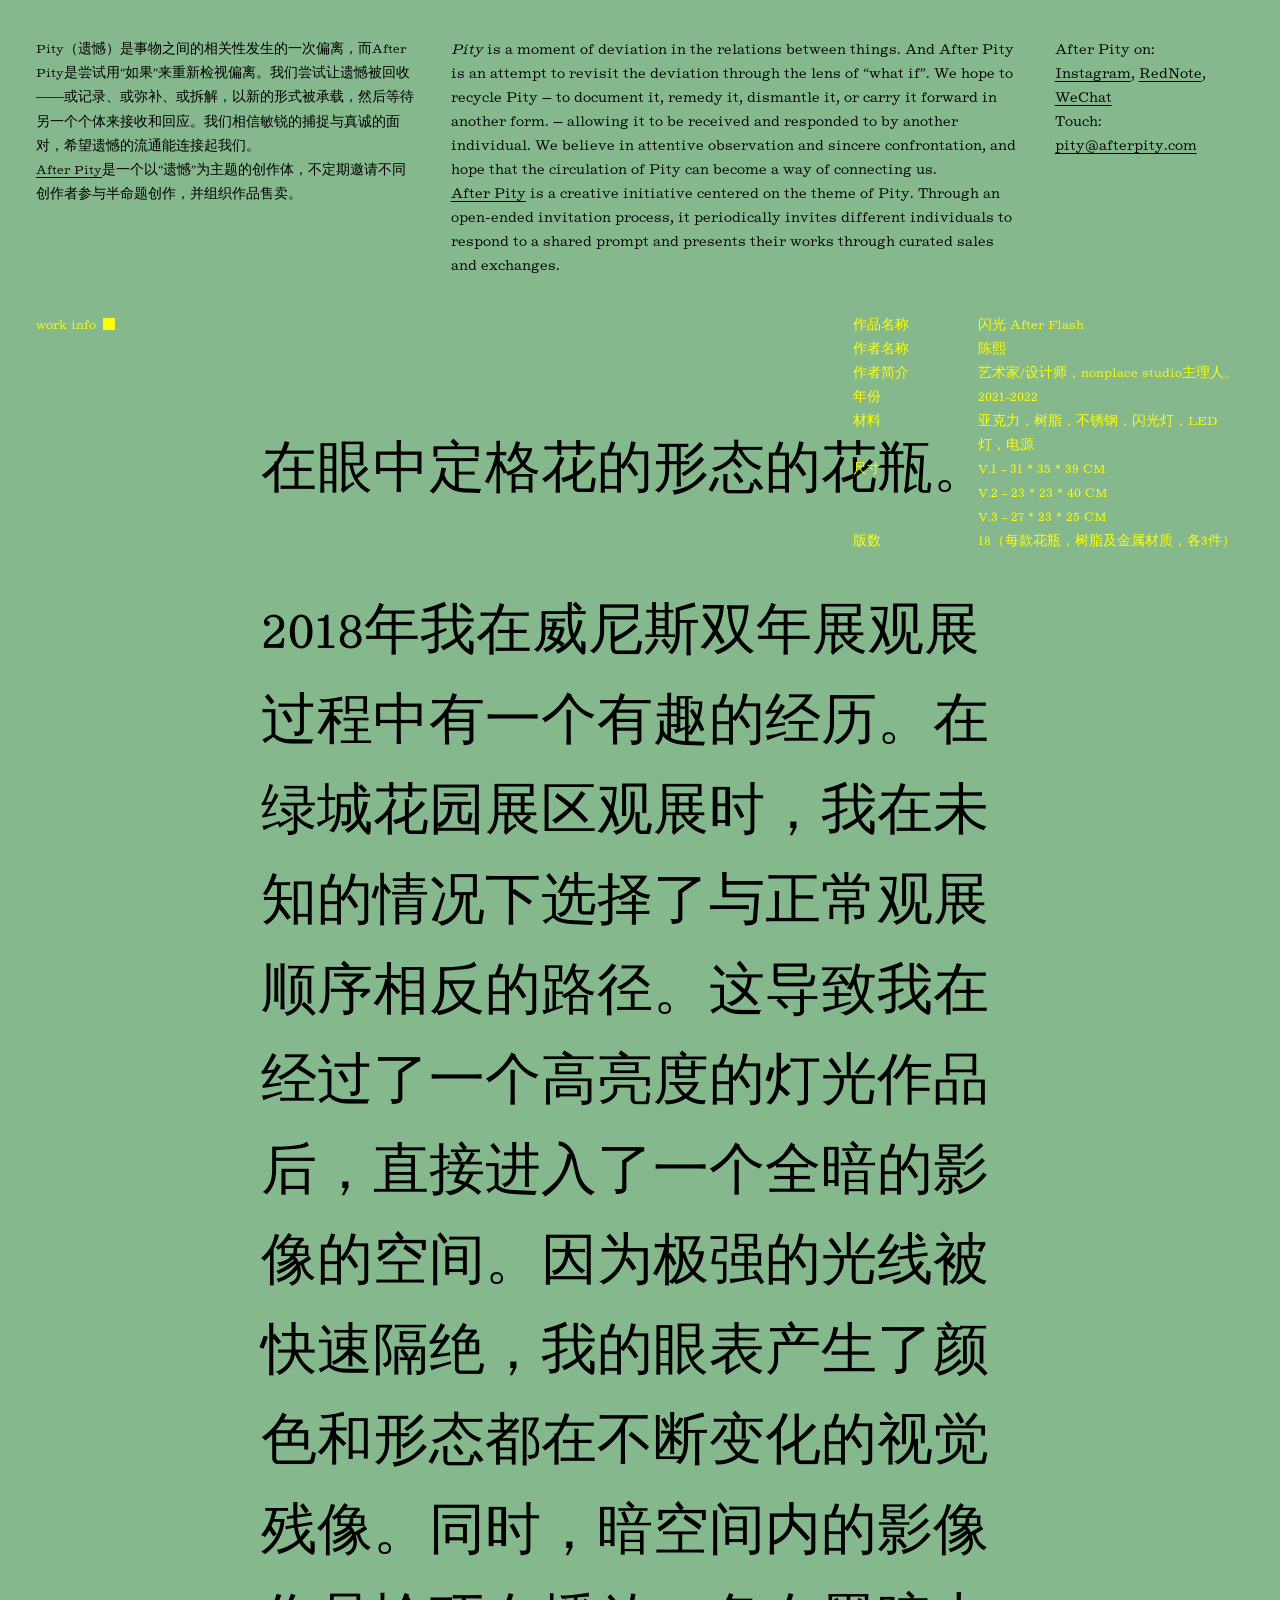
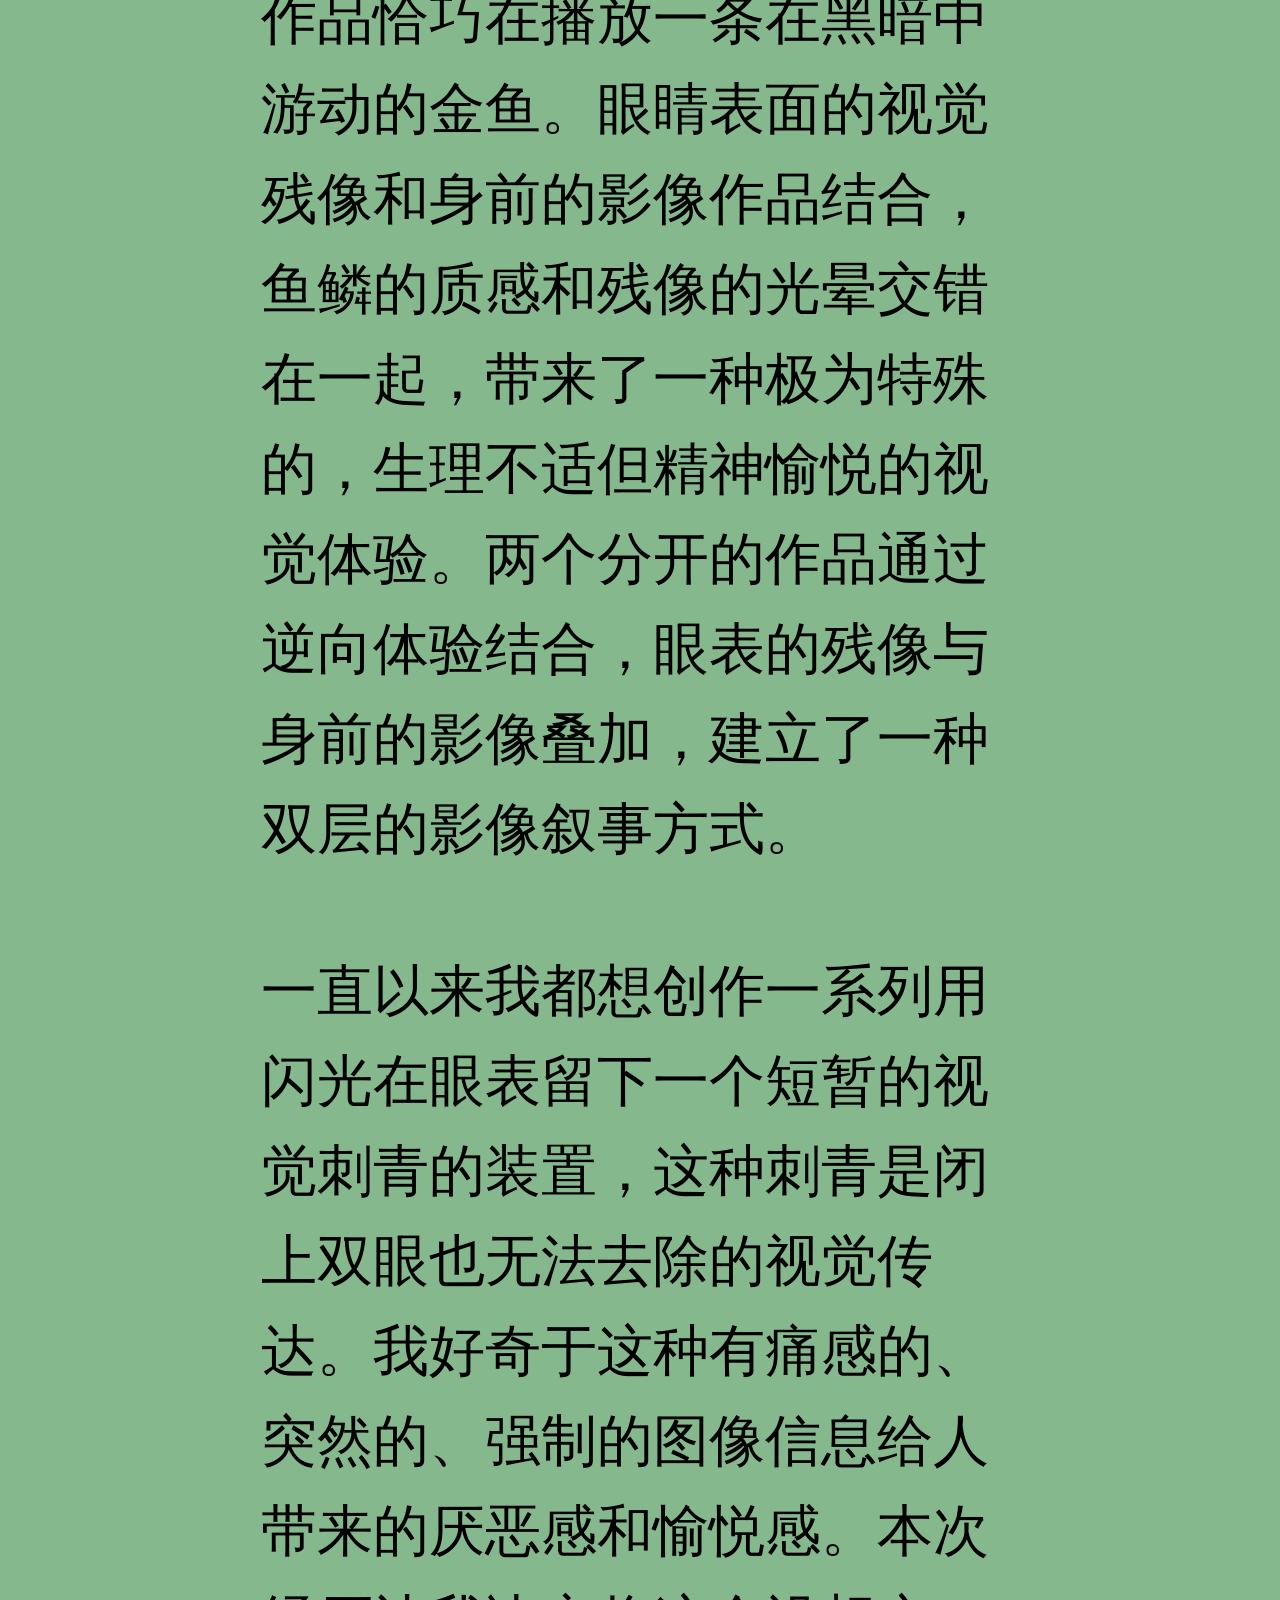
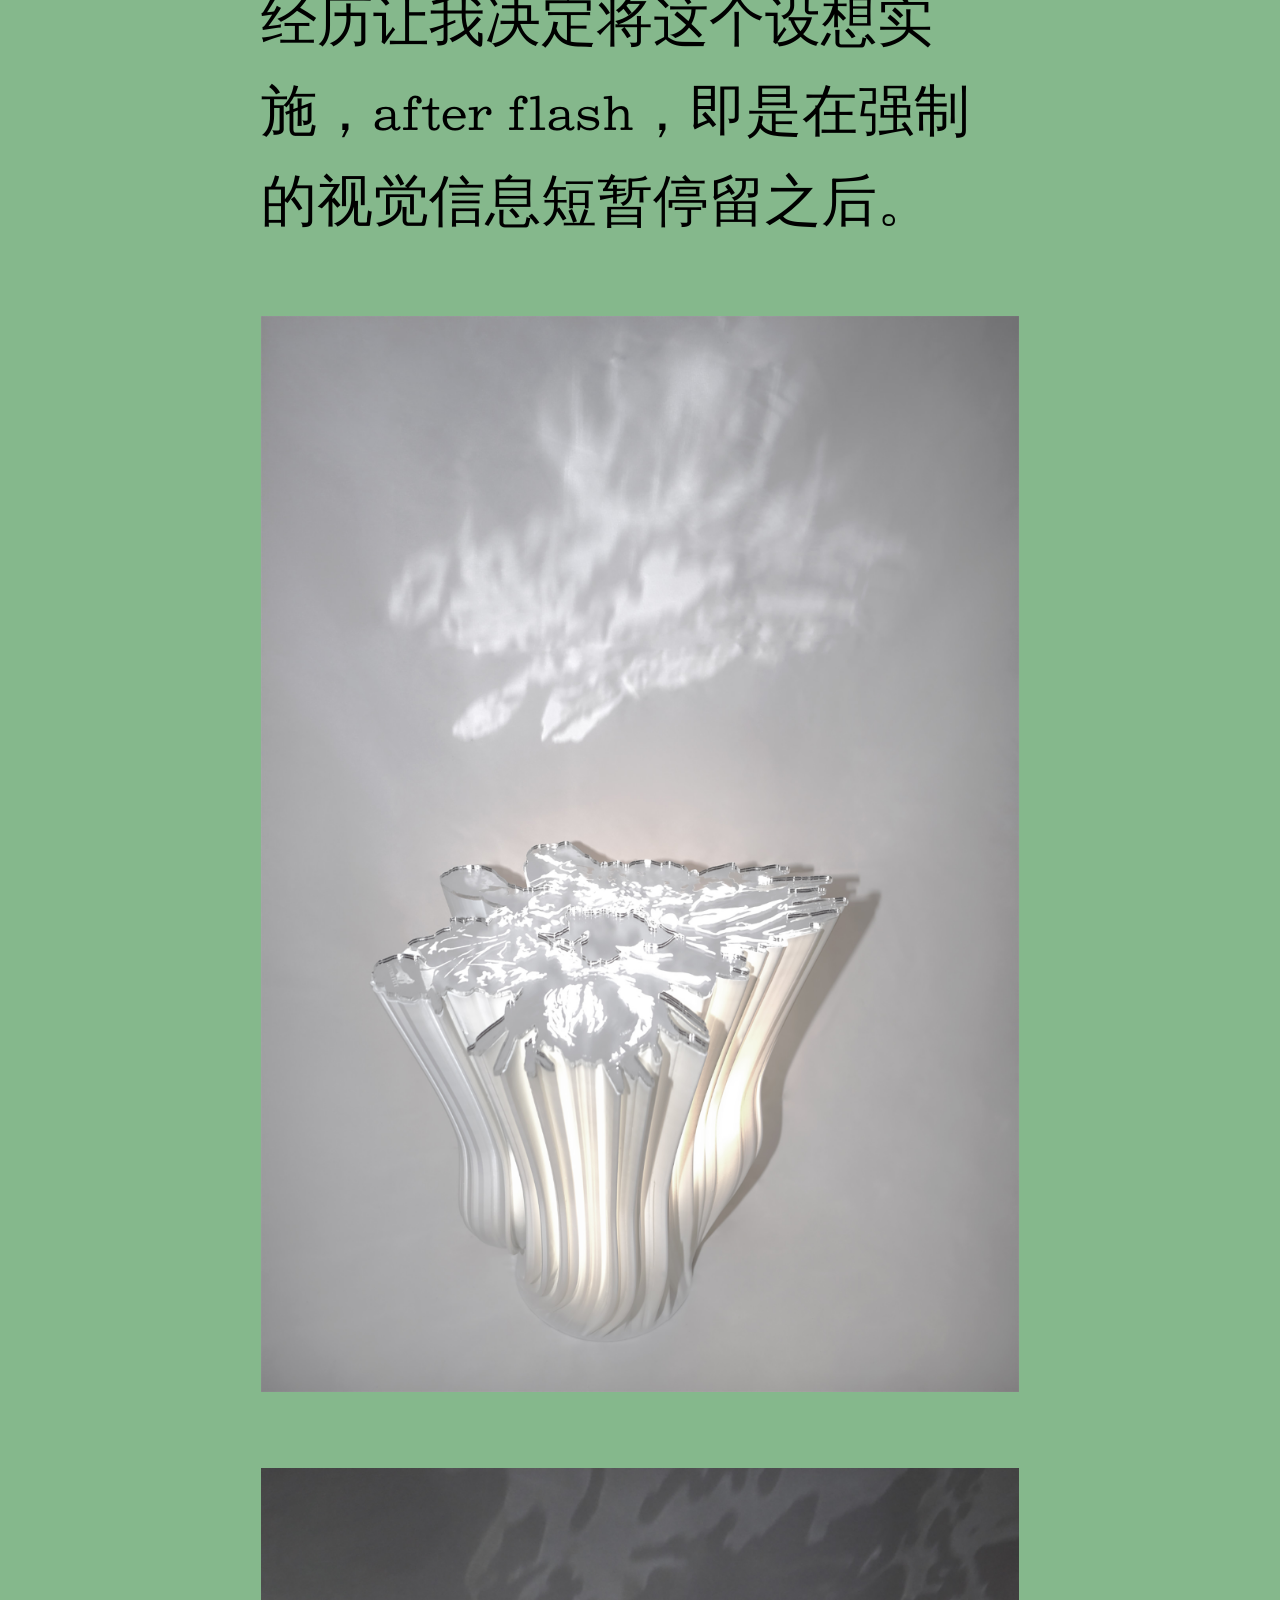
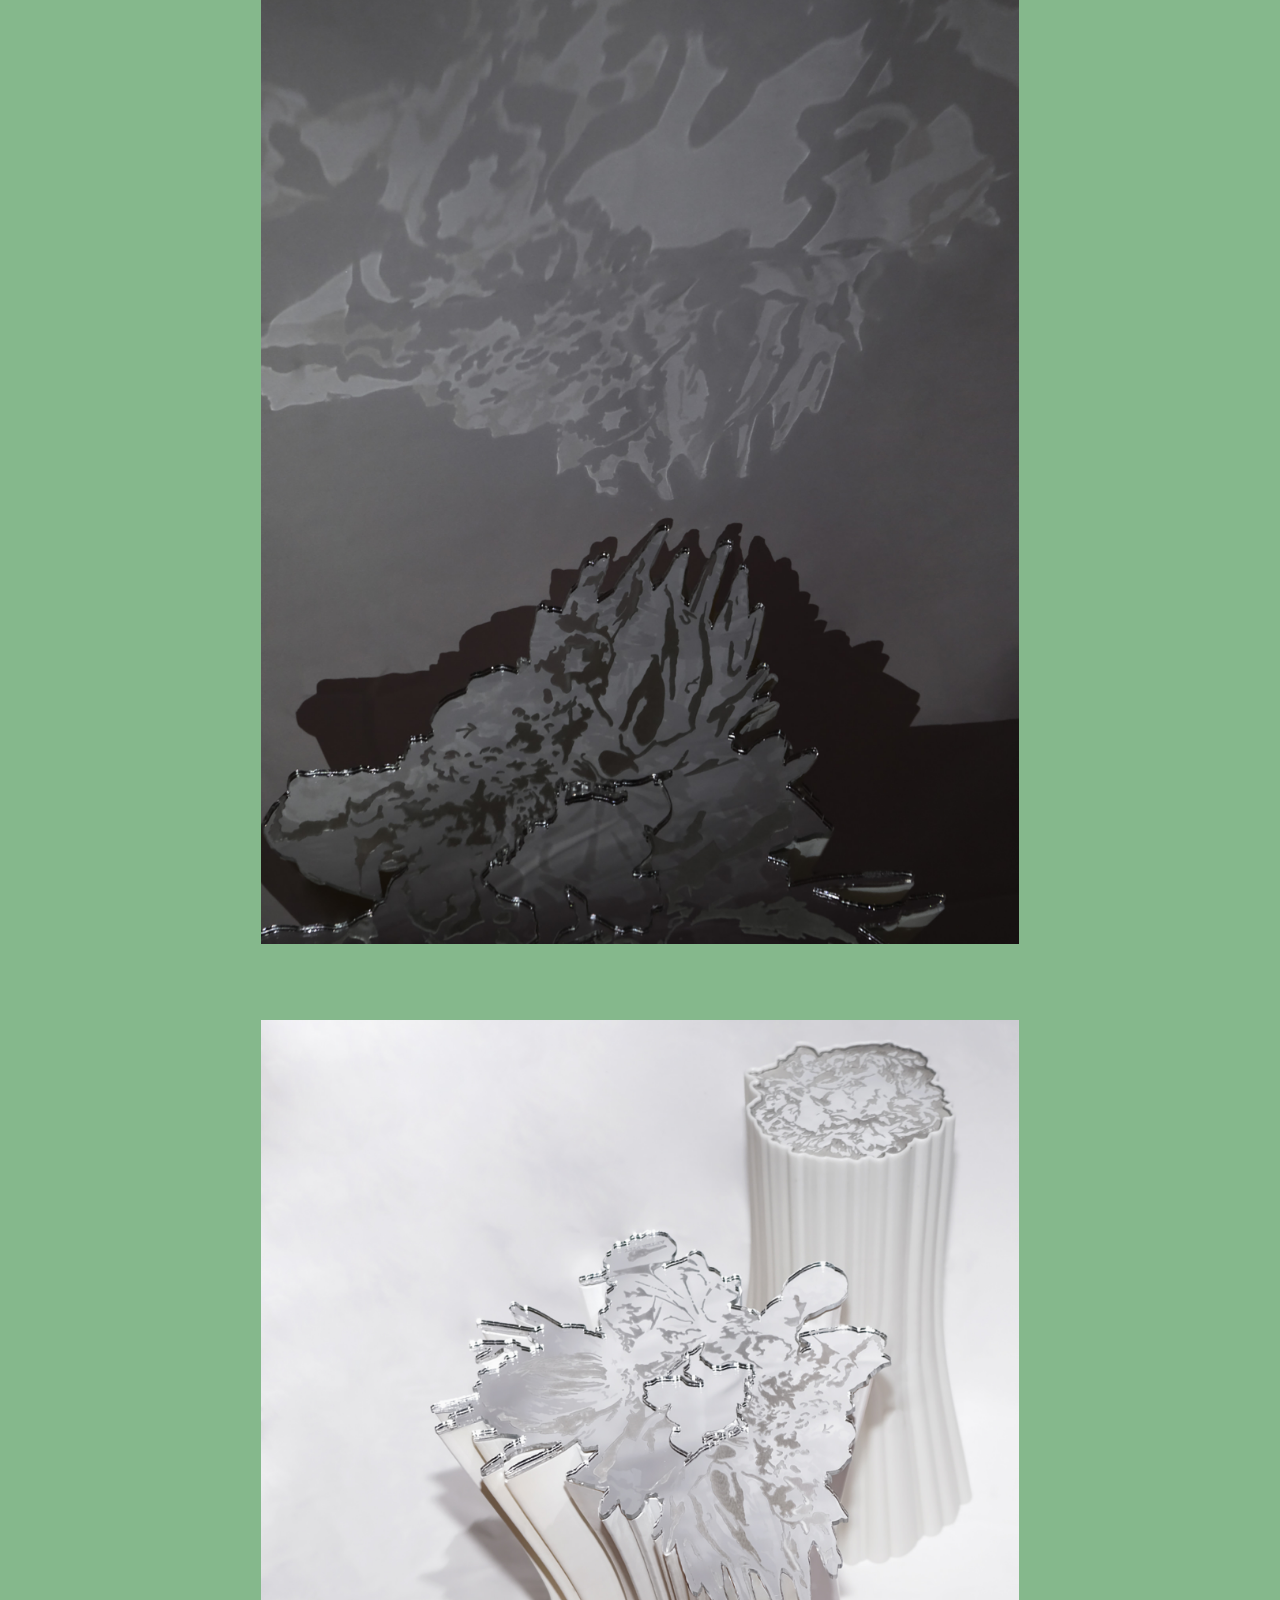
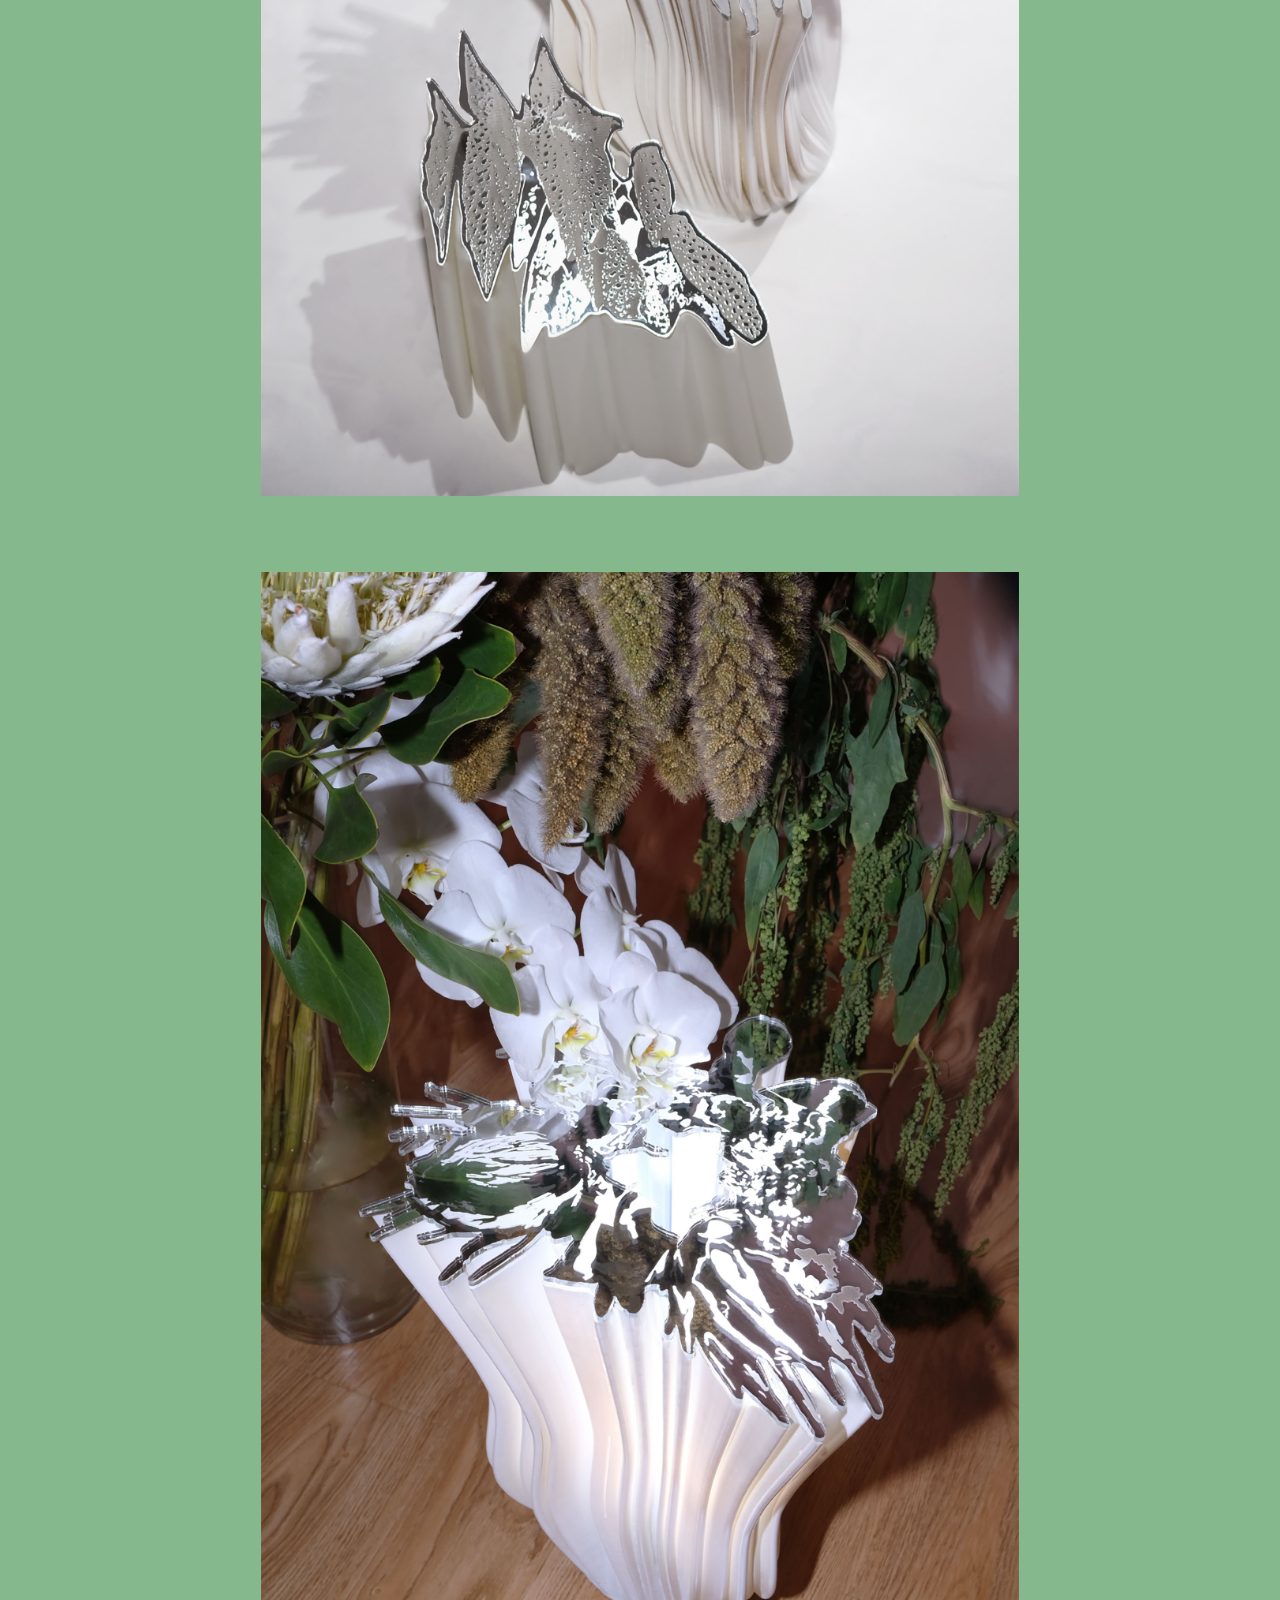
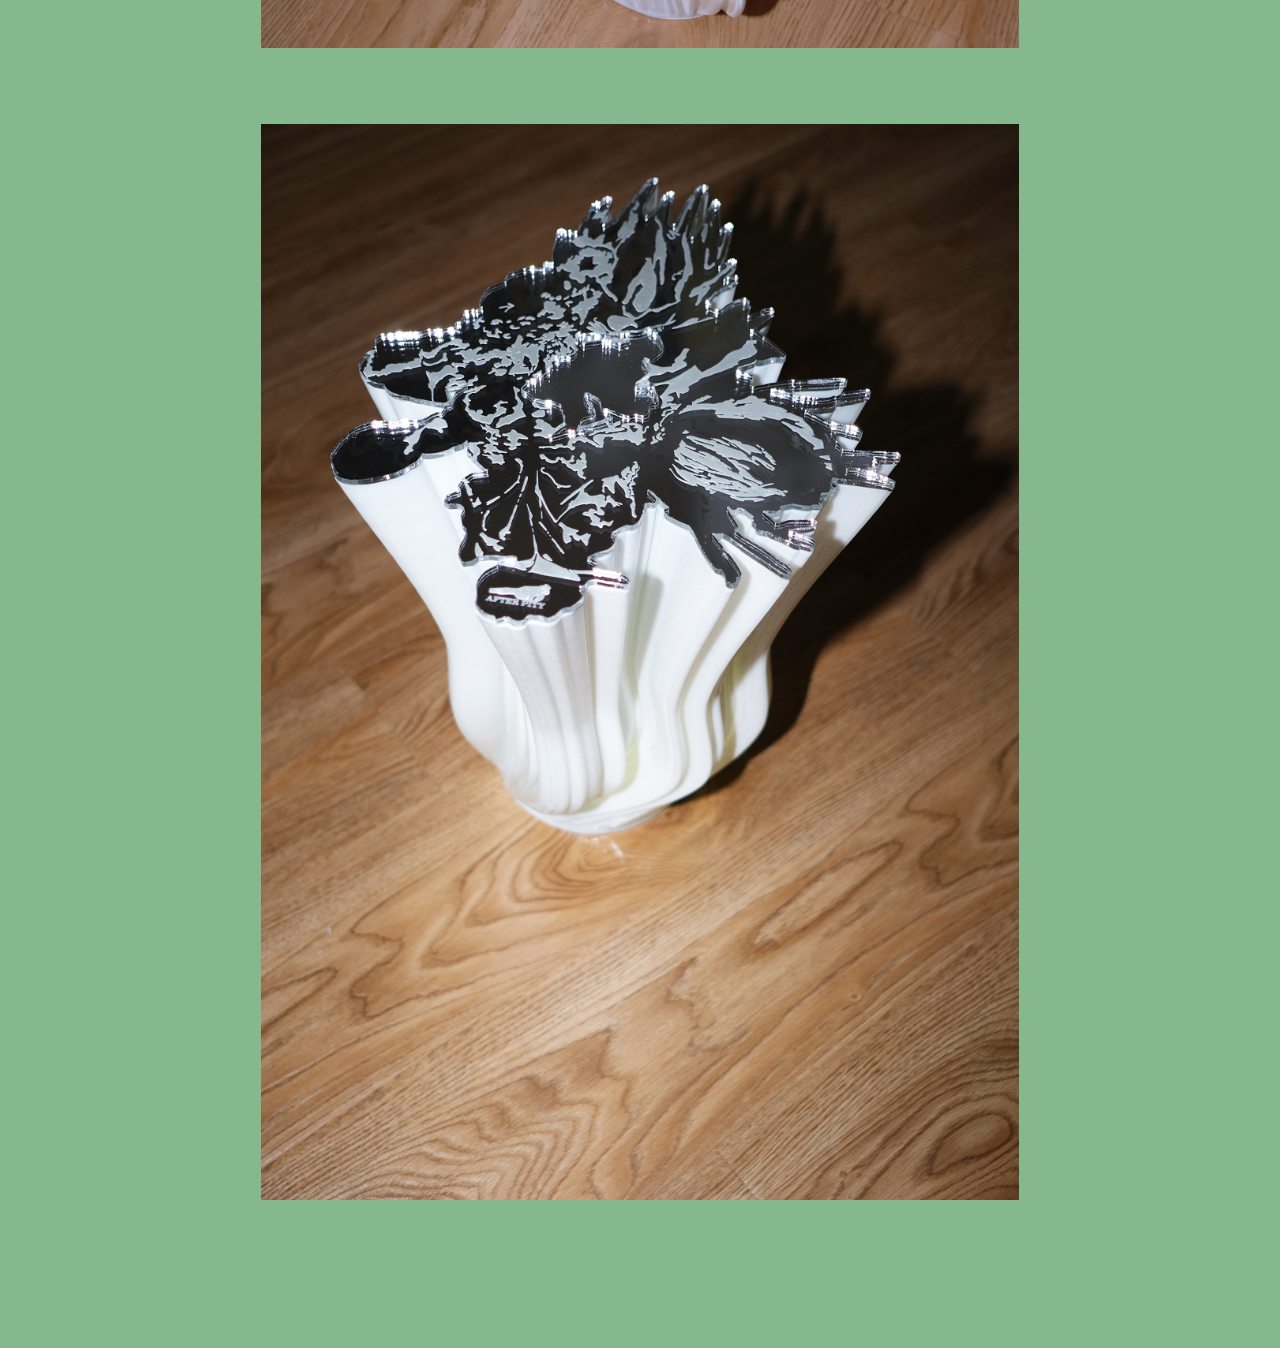
==== issue-1/after-flash/index.html @ a83b9902 "Update index.html" ====
<!DOCTYPE html>
<html lang="en">
  <head>
    <meta charset="utf-8" />
    <meta name="viewport" content="width=device-width, initial-scale=1" />
    <meta http-equiv="Cache-Control" content="no-cache, no-store, must-revalidate" />
    <title></title>
    <link rel="stylesheet" href="/assets/css/style.css" />
    <script src="content.js" defer></script>
    <script src="/assets/js/color-theme.js" defer></script>
    <script src="/assets/js/intro-content.js" defer></script>
    <script src="/assets/js/script.js" defer></script>
  </head>
  <body>
    <img class="image-cursor" src="" alt="">
    <div id="pigeon-layer" aria-hidden="true"></div>

    <!-- 顶部信息区 -->
    <header>

      <section class="intro desktop">
        <div class="intro-mobile hidden-on-desktop"></div>
        <div class="intro-cn hidden-on-mobile"></div>
        <div class="intro-en hidden-on-mobile"></div>
        <div class="intro-meta"></div>
      </section>

      <section class="work-meta">
        <div class="work-label">work info&ensp;<span class="dot"></span></div>
        <div class="work-details">
          <div><p>作品名称</p><p id="work-title"></p></div>
          <div><p>作者名称</p><p id="author-name"></p></div>
          <div><p>作者简介</p><p id="author-intro"></p></div>
          <div><p>年份</p><p id="work-year"></p></div>
          <div><p>材料</p><p id="work-material"></p></div>
          <div><p>尺寸</p><p id="work-size"></p></div>
          <div><p>版数</p><p id="work-edition"></p></div>
        </div>
      </section>

    </header>

    <!-- 作品简介及图片 -->
    <main class="work-content">
      <div class="hidden-on-mobile"></div>
      <div id="work-body"></div>
      <div class="hidden-on-mobile"></div>
    </main>

  </body>
</html>
---- assets/css/style.css ----
@font-face {
    font-family: IBMDokument;
    src: url(../fonts/IBMDokument-Regular.otf) format("opentype");
    font-weight: regular;
}

:root {
    --bg-color: #d6d6d6;
    --text-color: #000000;

    --paddings-1x: 36px;
    --paddings-2x: 72px;
    --paddings-3x: 108px;

    --intro-cn-font-size: 14px;
    --intro-en-font-size: 16px;
    --intro-line-height: 24px;

    --headline-cn-font-size: 84px;
    --headline-en-font-size: 84px;
    --headline-line-height: 136px;

    --body-cn-font-size: 56px;
    --body-en-font-size: 56px;
    --body-line-height: 90px;
}

*, body {
    margin: 0;
    padding: 0;
    position: relative;
    box-sizing: border-box;
    -webkit-font-smoothing: antialiased;
}
html, body {
    height: auto;
    width: 100vw;
}
body {
    background-color: var(--bg-color);
    /* padding: 0 var(--paddings-1x); */
    font-family: "IBMDokument","KaiTi", "楷体", "STKaiti", "华文楷体", "BiauKai", "DFKai-SB", serif;
}
.cn {
    font-family: "KaiTi", "楷体", "STKaiti", "华文楷体", "BiauKai", "DFKai-SB", serif;
}
::selection {
    background: rgba(255, 255, 255, 0.2);
    color: inherit;
}
::-moz-selection {
    background: rgba(255, 255, 255, 0.2);
    color: inherit;
}
a {
    color: inherit;
    text-decoration: none;
    cursor: pointer;
}
main {
    padding: var(--paddings-2x) var(--paddings-1x);
}
main.homepage {
    padding-bottom: var(--paddings-1x);
}
.hidden-on-desktop {
    display: none;
}

/* =========================
   作品封面图
========================= */
.image-cursor {
    position: fixed;
    height: 220px;
    width: auto;
    left: 0;
    top: 0;

    pointer-events: none;
    z-index: 100;

    opacity: 0;
    visibility: hidden;
    transform: translate(-50%, -50%);
    transition:opacity 0.15s ease,
}

/* =========================
   Idle Pigeons
========================= */
#pigeon-layer {
    position: fixed;
    inset: 0;
    width: 100vw;
    height: 100vh;
    pointer-events: none;
    overflow: hidden;
    z-index: 999;
}
.idle-pigeon {
    position: absolute;
    display: block;
    width: 60px;
    height: auto;

    pointer-events: none;
    user-select: none;
    -webkit-user-drag: none;

    color: var(--text-color);
}

/* =========================
   顶部简介
========================= */
header {
    position: sticky;
    top: 0;
    padding: var(--paddings-1x); 
    z-index: 99;
}
.intro {
    position: relative;
    width: 100%;
    display: grid;
    grid-template-columns: 
        minmax(0,2fr)
        minmax(0,3fr)
        minmax(0,1fr);
    column-gap: var(--paddings-1x);
    padding-bottom: var(--paddings-1x);
}
.intro > div {
    min-width:0;
}
.intro-cn, .intro-mobile, .author-cn, .work-meta {
    font-size: var(--intro-cn-font-size);
    line-height: var(--intro-line-height);
}
.intro-en, .intro-meta, .author-en {
    font-size: var(--intro-en-font-size);
    line-height: var(--intro-line-height);
}
.intro a {
    text-decoration: underline 0.05rem;
    text-underline-offset: 0.2rem;
}
.intro a:hover {
    text-decoration: none;
}
.news {
    position: relative;
    width: 100%;
    padding: var(--paddings-2x) var(--paddings-1x);

    font-family:Arial, Helvetica, sans-serif;
    font-size: var(--body-en-font-size);
    line-height: var(--body-line-height);
    text-align: center;
    color: var(--text-color);
}

/* =========================
   作品列表
========================= */
.headline-cn {
    font-size: var(--headline-cn-font-size);
    line-height: var(--headline-line-height);
}
.headline-en {
    font-size: var(--headline-en-font-size);
    line-height: var(--headline-line-height);
}
aside.author {
    display: inline-block;
    padding: 0 var(--paddings-1x);
    padding-bottom: 18px;
    height: 0;
    align-self: center;
    transform: translateY(-50%);

    font-size: var(--intro-cn-font-size);
    line-height: var(--intro-line-height);
}
aside.author > div {
    transform: translateY(-50%);
    display: flex;
    flex-flow: column nowrap;
    justify-content: center;
    align-content: center;
    align-items: center;
}

/* =========================
   右下角鸽子
========================= */
#pigeon {
    height: var(--headline-line-height);
    float: right;
    display: flex;
    align-items: flex-end;
    align-content: right;
}

/* =========================
   作品信息
========================= */
.work-meta {
    position: relative;
    width: 100%;
    height:0;
    display: grid;
    grid-template-columns: 2fr 1fr;
    column-gap: var(--paddings-1x);
    /* padding-bottom: var(--paddings-1x); */
    color: var(--text-color);
}
.dot {
    display: inline-block;
    width: 12px;
    height: 12px;
    background-color: var(--text-color);
    transform: translateY(1px);
}
.work-details > div {
    display: grid;
    grid-template-columns:
        minmax(0,1fr)
        minmax(0,3fr);
    column-gap: var(--paddings-1x);
}
.work-details > div {
    min-width:0;
}

/* =========================
   正文
========================= */
.work-content {
    display: grid;
    width: 100%;
    grid-template-columns:
        minmax(0,1fr)
        minmax(0,4fr)
        minmax(0,1fr);
    column-gap: var(--paddings-1x);
}
.work-content > div {
    min-width:0;
}
.article-cn {
    font-size: var(--body-cn-font-size);
    line-height: var(--body-line-height);
}
.article-en {
    font-size: var(--body-en-font-size);
    line-height: var(--body-line-height);
}
.article > p {
    padding-bottom: var(--paddings-2x);
}

/* =========================
   图片
========================= */
.image {
    width: 100%;
    padding-bottom: var(--paddings-2x);
}
.image img, .image video {
    max-width: 100%;
    width: 100%;
    height: auto;
}


/* Desktop XL */
@media (min-width:1600px){

}

/* Desktop */
@media (max-width:1599px){

}

/* Tablet */
@media (max-width:1200px){

}

/* Mobile */
@media (max-width:768px){
    :root {
        --paddings-1x: 18px;
        --paddings-2x: 36px;
        --paddings-3x: 54px;

        --intro-cn-font-size: 12px;
        --intro-en-font-size: 12px;
        --intro-line-height: 20px;

        --headline-cn-font-size: 36px;
        --headline-en-font-size: 36px;
        --headline-line-height: 64px;

        --body-cn-font-size: 24px;
        --body-en-font-size: 24px;
        --body-line-height: 40px;
    }
    .hidden-on-desktop {
        display: block;
    }
    .hidden-on-mobile {
        display: none;
    }
    .hidden {
        display: none;
    }
    .hidden.show {
        display: block;
    }
    .intro {
        grid-template-columns: 
            minmax(0,2fr)
            minmax(0,1fr);
    }

    .intro a, .intro a:hover {
        text-decoration: underline 0.03rem;
        text-underline-offset: 0.1rem;
    }
    aside.author > div {
        transform: translateY(-32%);
        max-height: 80px;
        flex-flow: column wrap;
        gap: 0 var(--paddings-1x);
    }
    #pigeon {
        height: var(--headline-cn-font-size);
    }
    .work-meta {
        grid-template-columns: 1fr 2fr;
    }
    .work-content {
        display: block;
    }
}
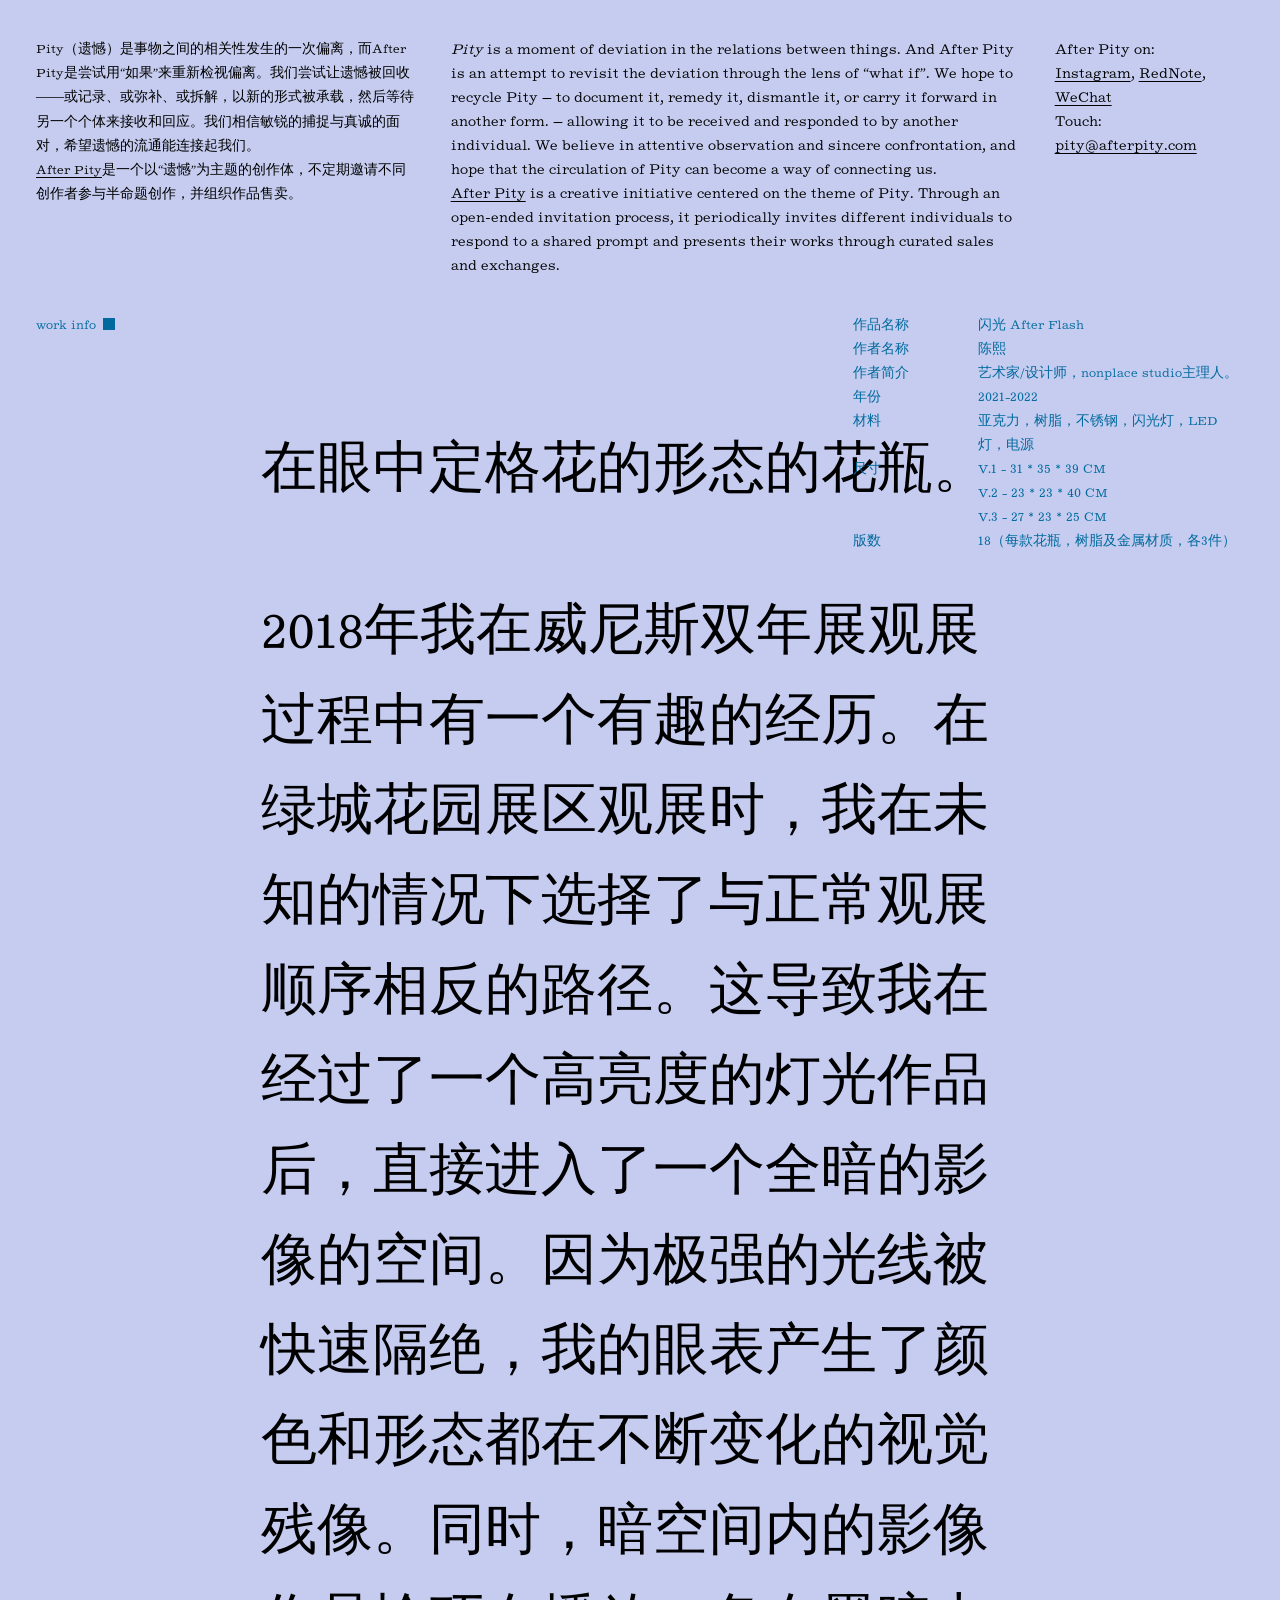
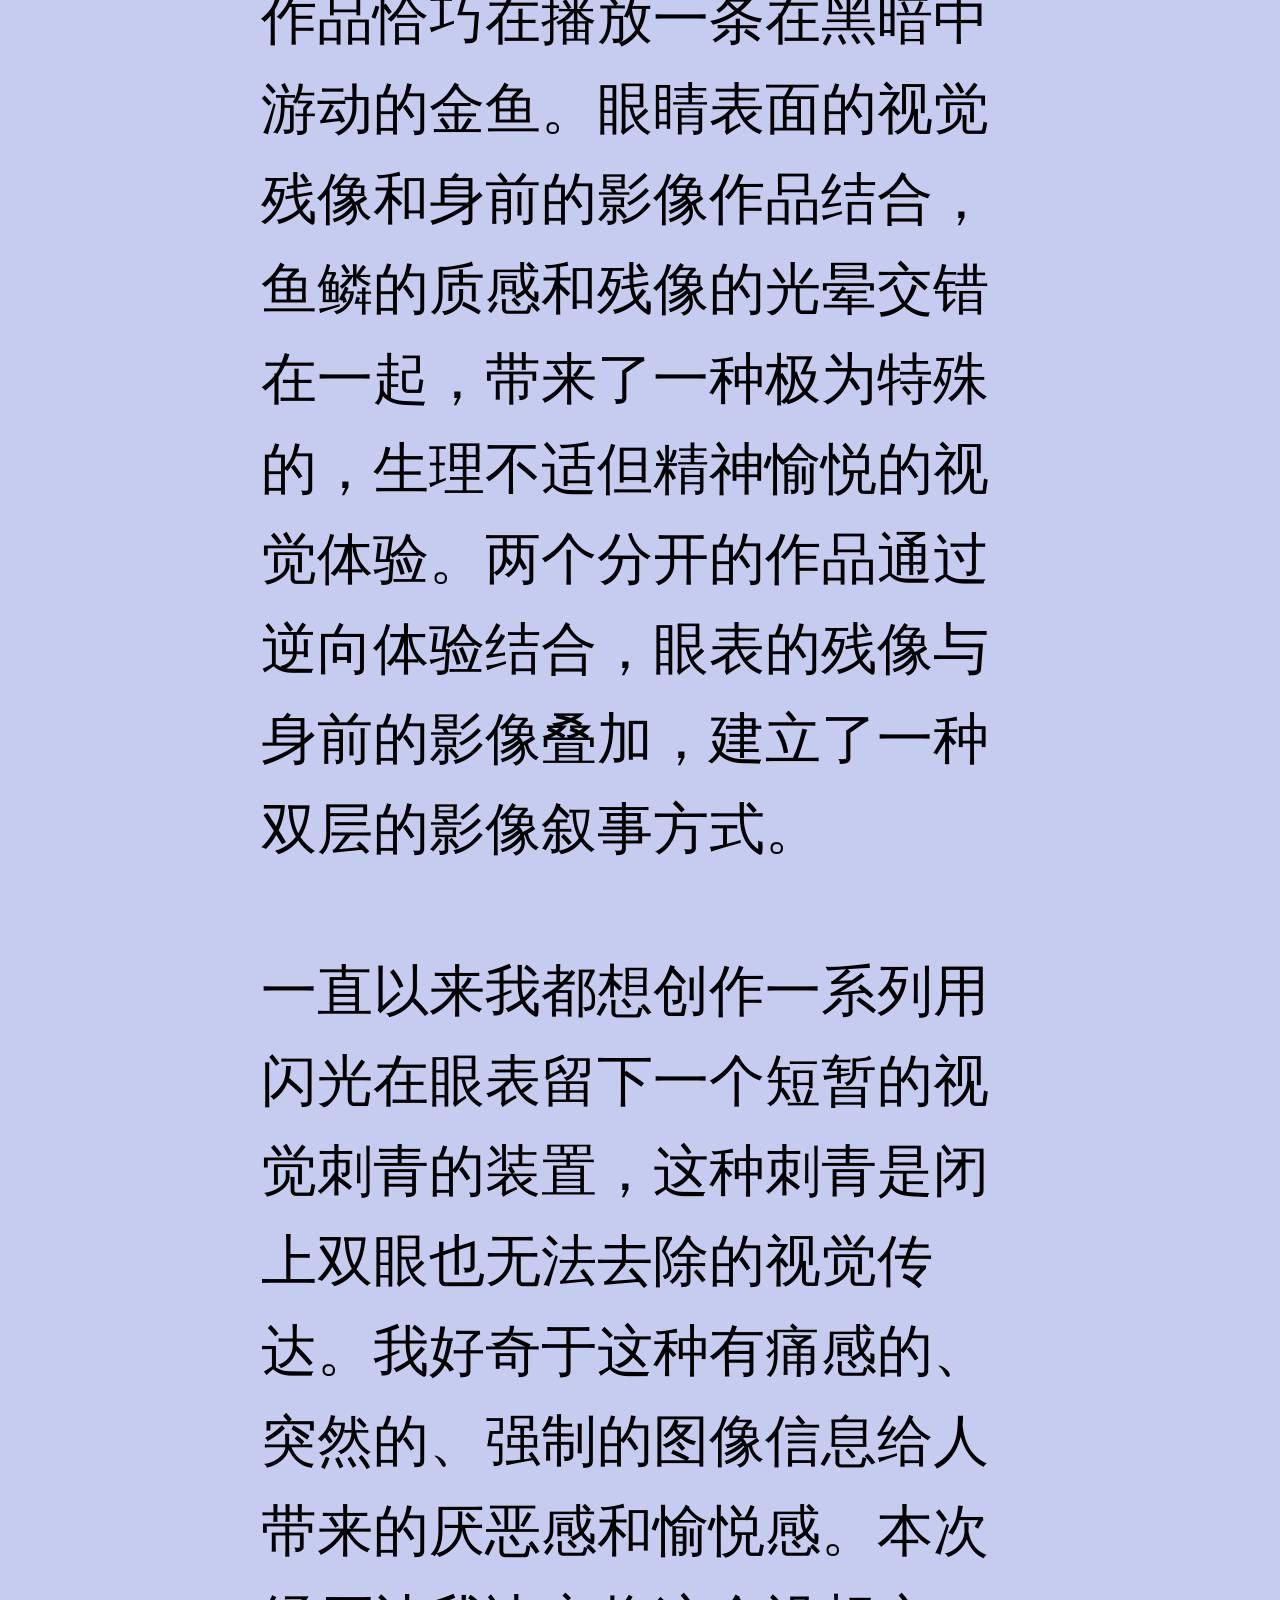
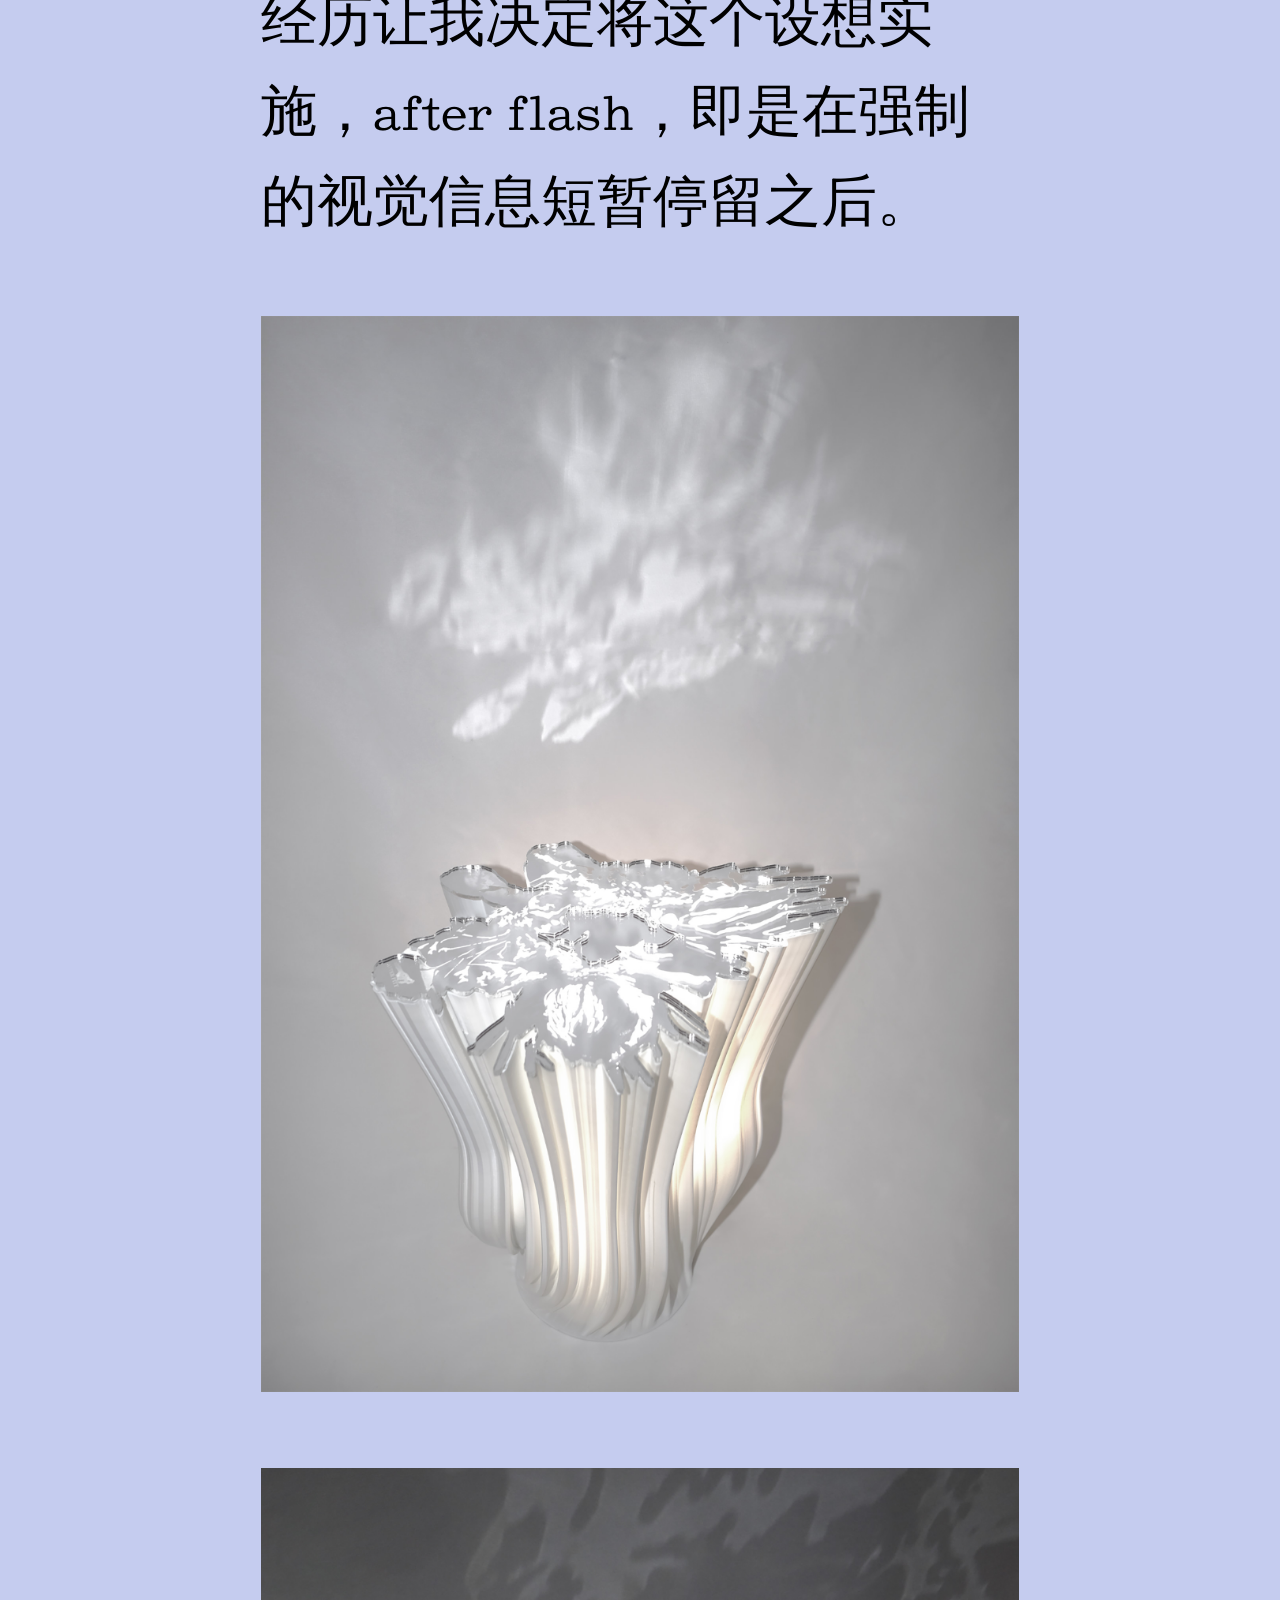
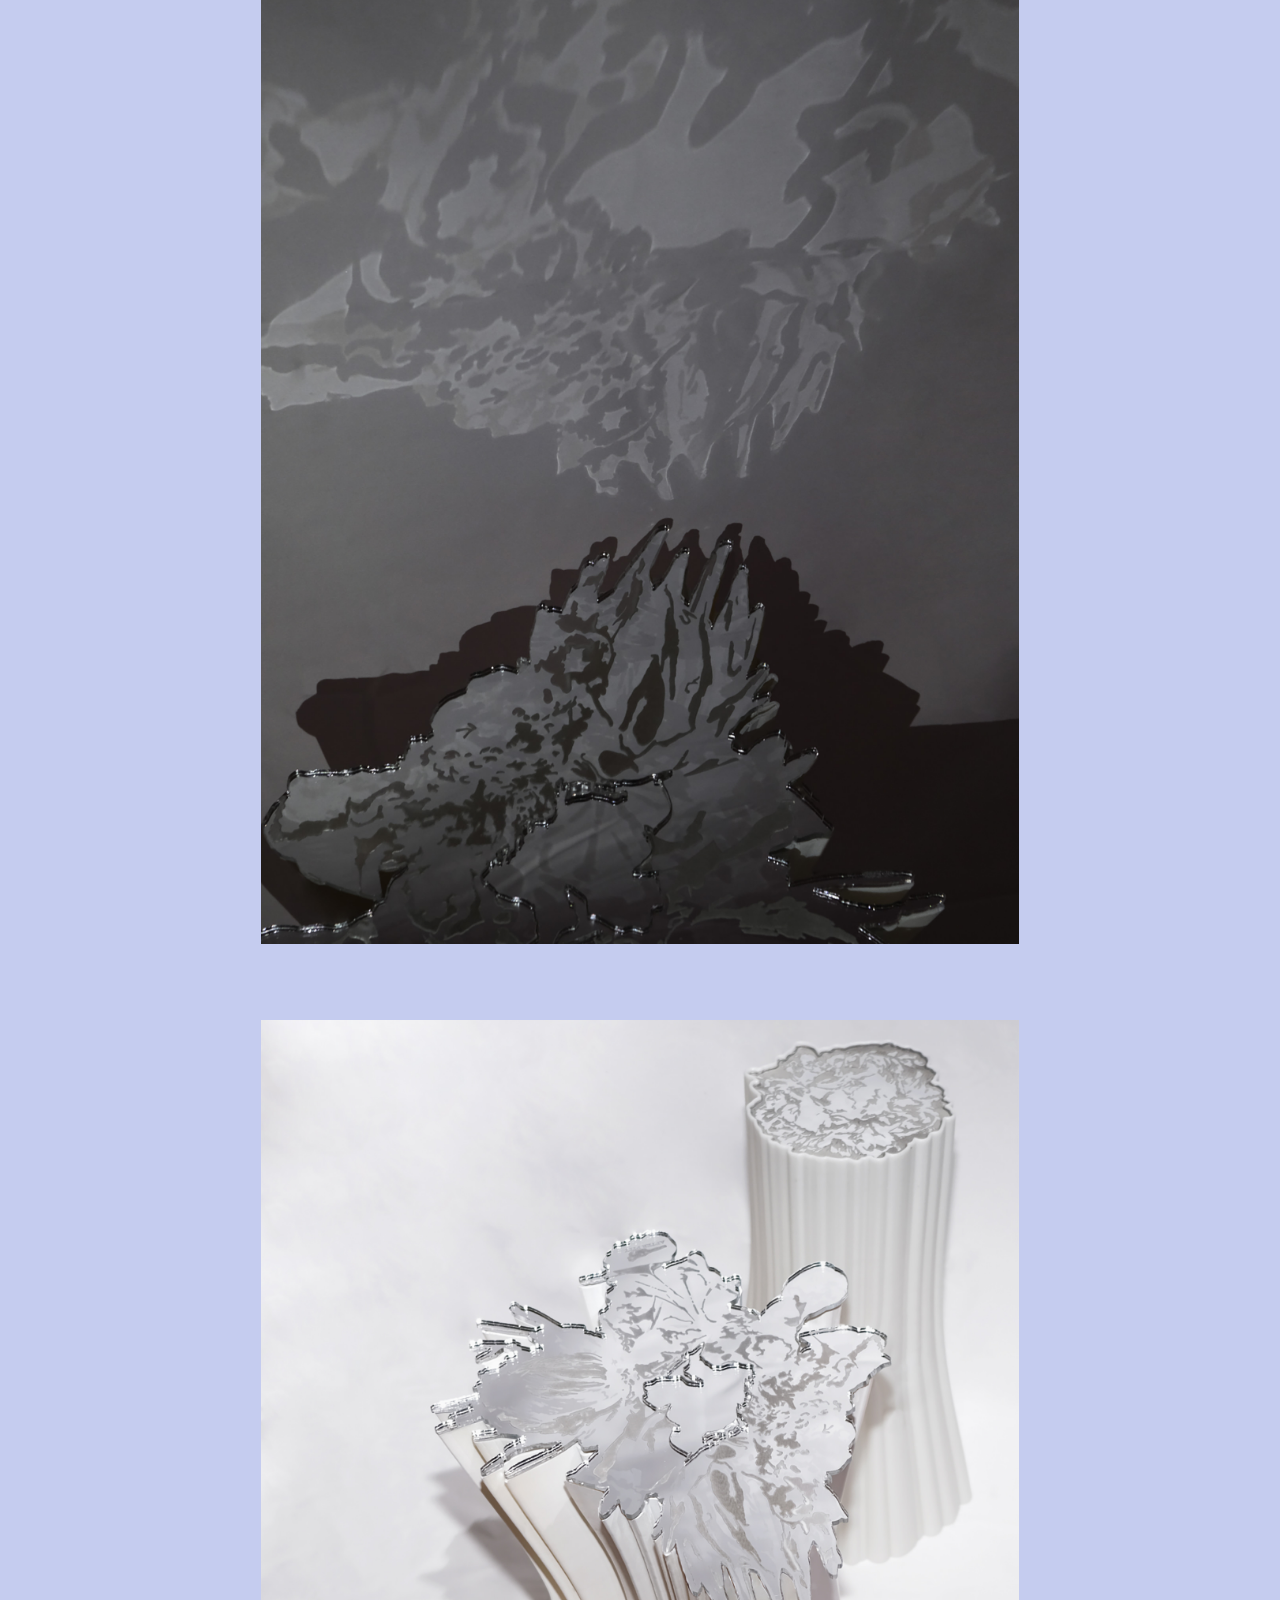
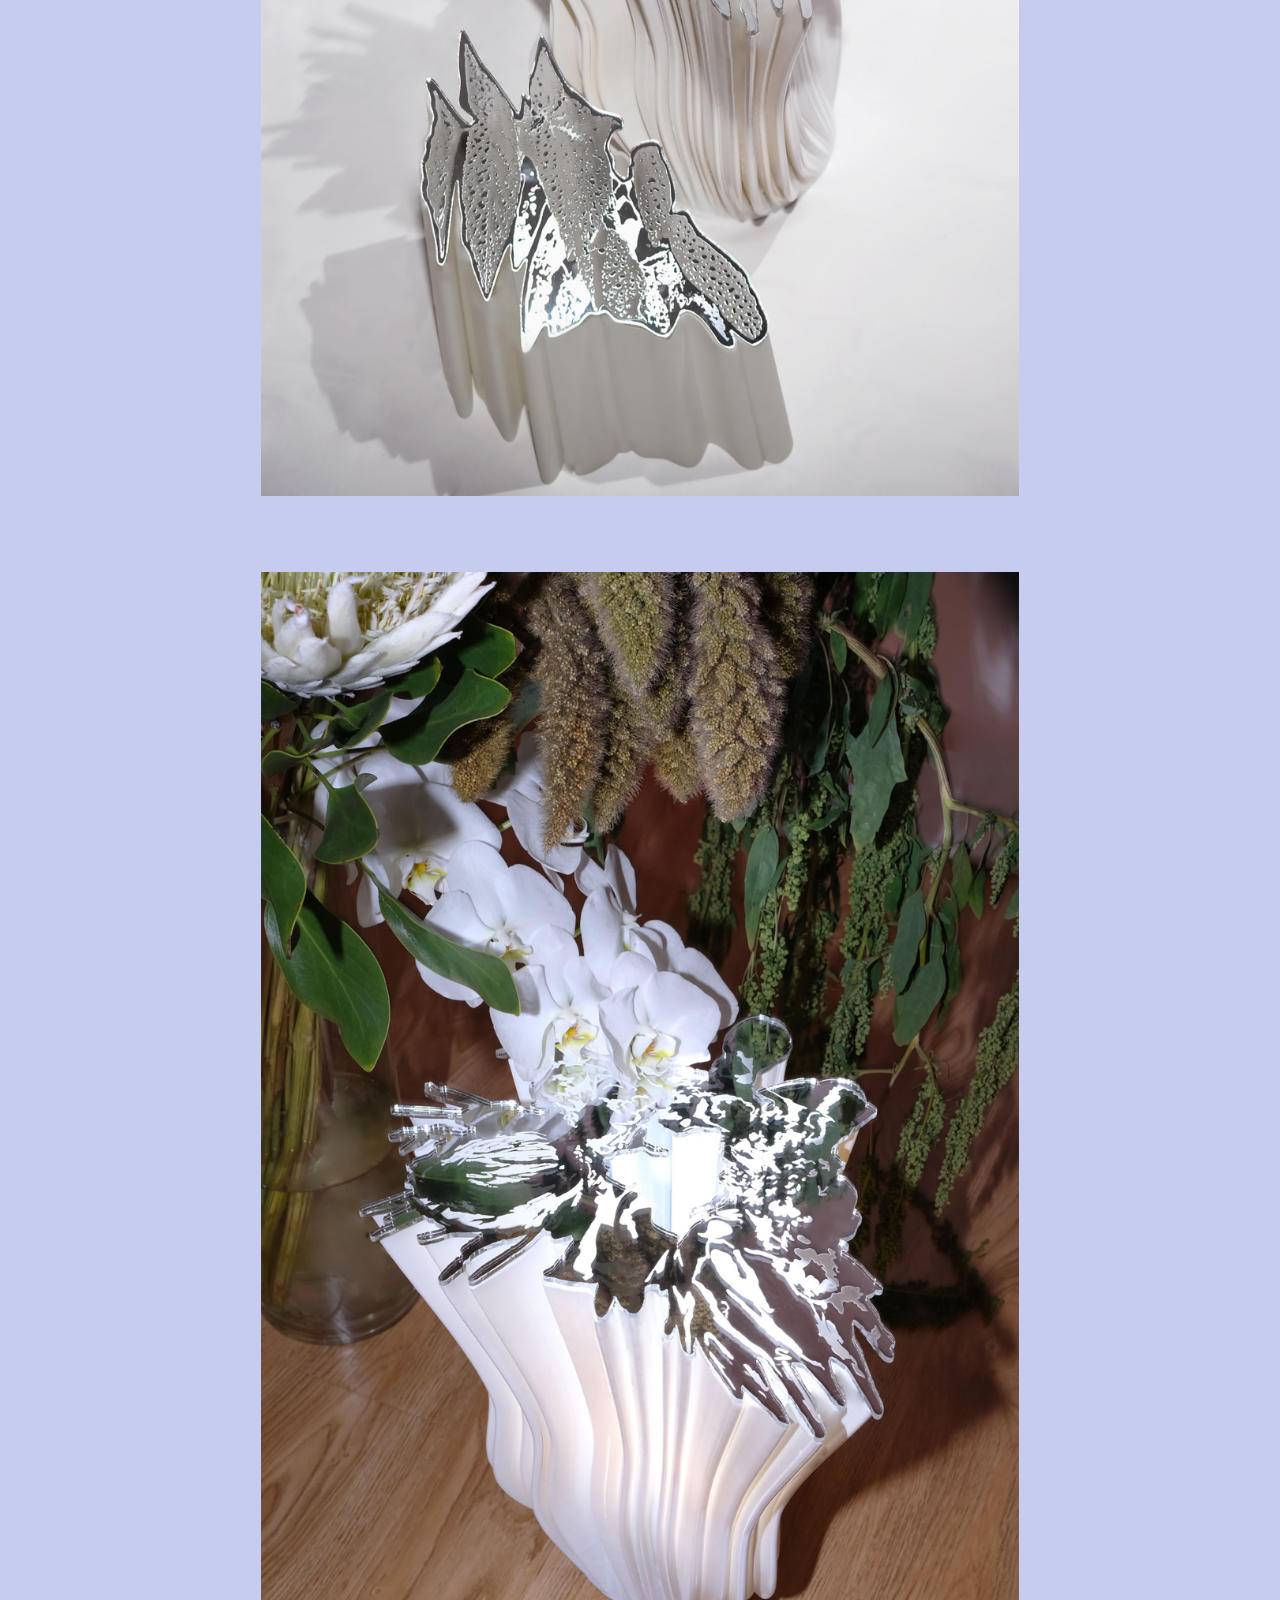
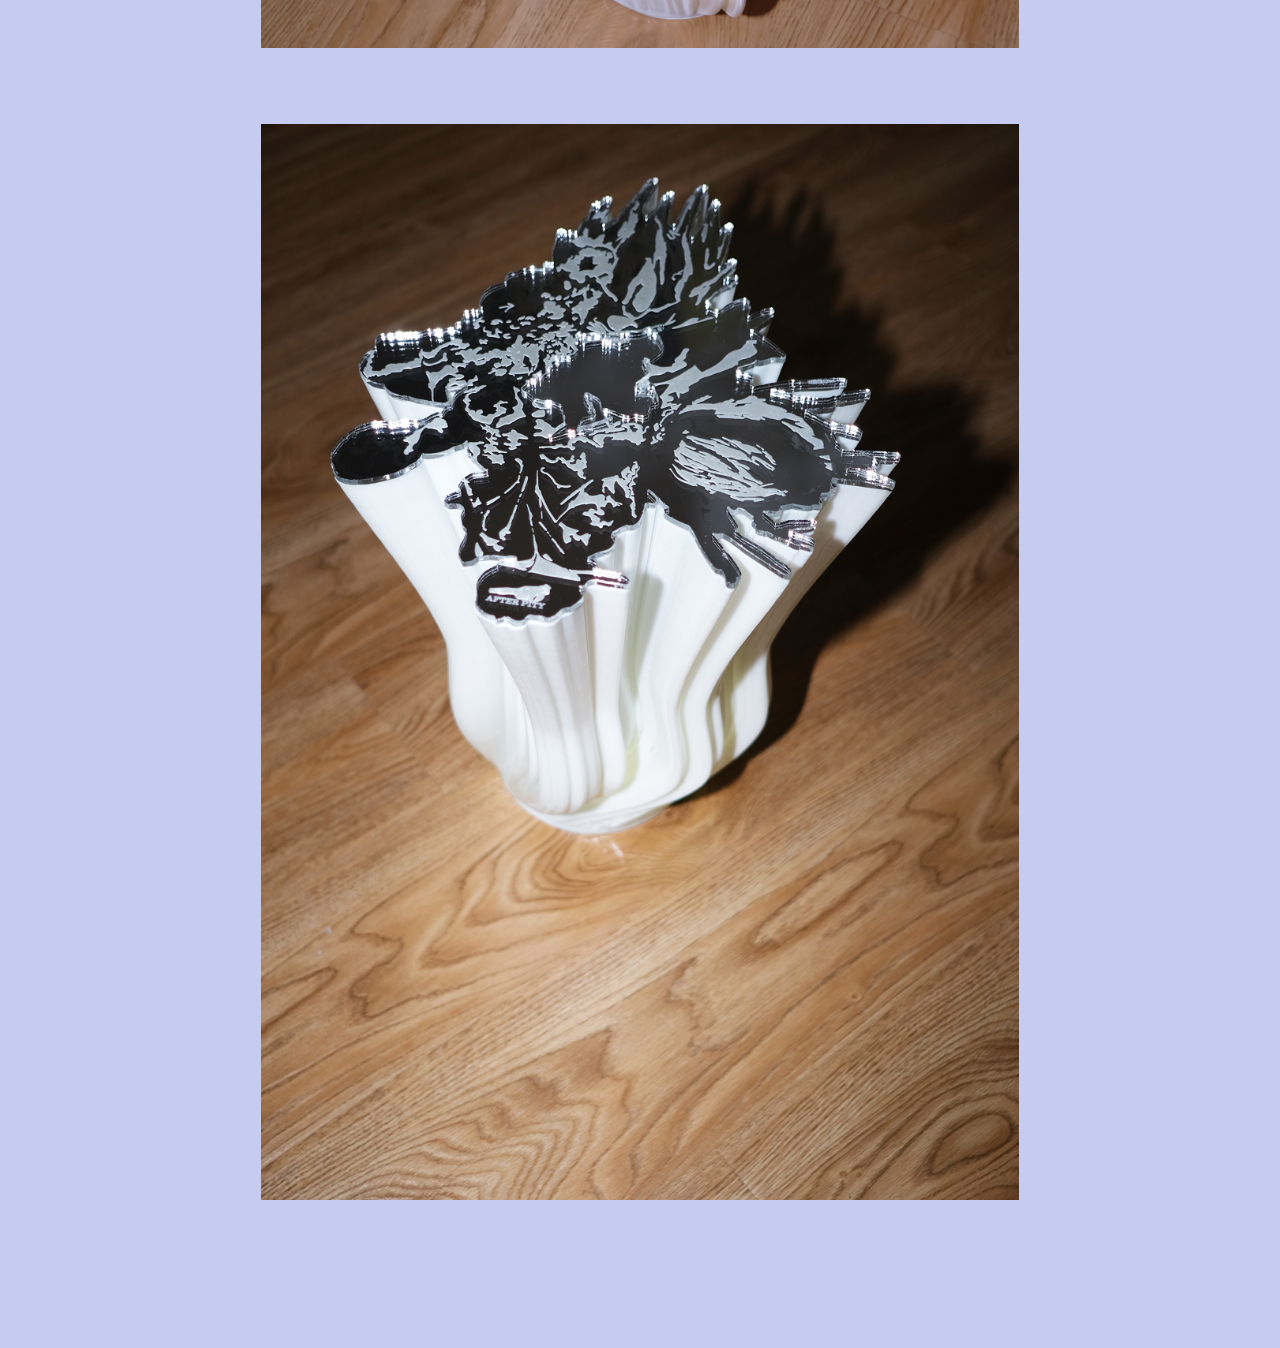
==== commit 0d45eebb: "Update index.html" ====
--- a/issue-1/after-flash/index.html
+++ b/issue-1/after-flash/index.html
@@ -5,11 +5,11 @@
     <meta name="viewport" content="width=device-width, initial-scale=1" />
     <meta http-equiv="Cache-Control" content="no-cache, no-store, must-revalidate" />
     <title></title>
-    <link rel="stylesheet" href="/assets/css/style.css" />
+    <link rel="stylesheet" href="../../assets/css/style.css" />
     <script src="content.js" defer></script>
-    <script src="/assets/js/color-theme.js" defer></script>
-    <script src="/assets/js/intro-content.js" defer></script>
-    <script src="/assets/js/script.js" defer></script>
+    <script src="../../assets/js/color-theme.js" defer></script>
+    <script src="../../assets/js/intro-content.js" defer></script>
+    <script src="../../assets/js/script.js" defer></script>
   </head>
   <body>
     <img class="image-cursor" src="" alt="">
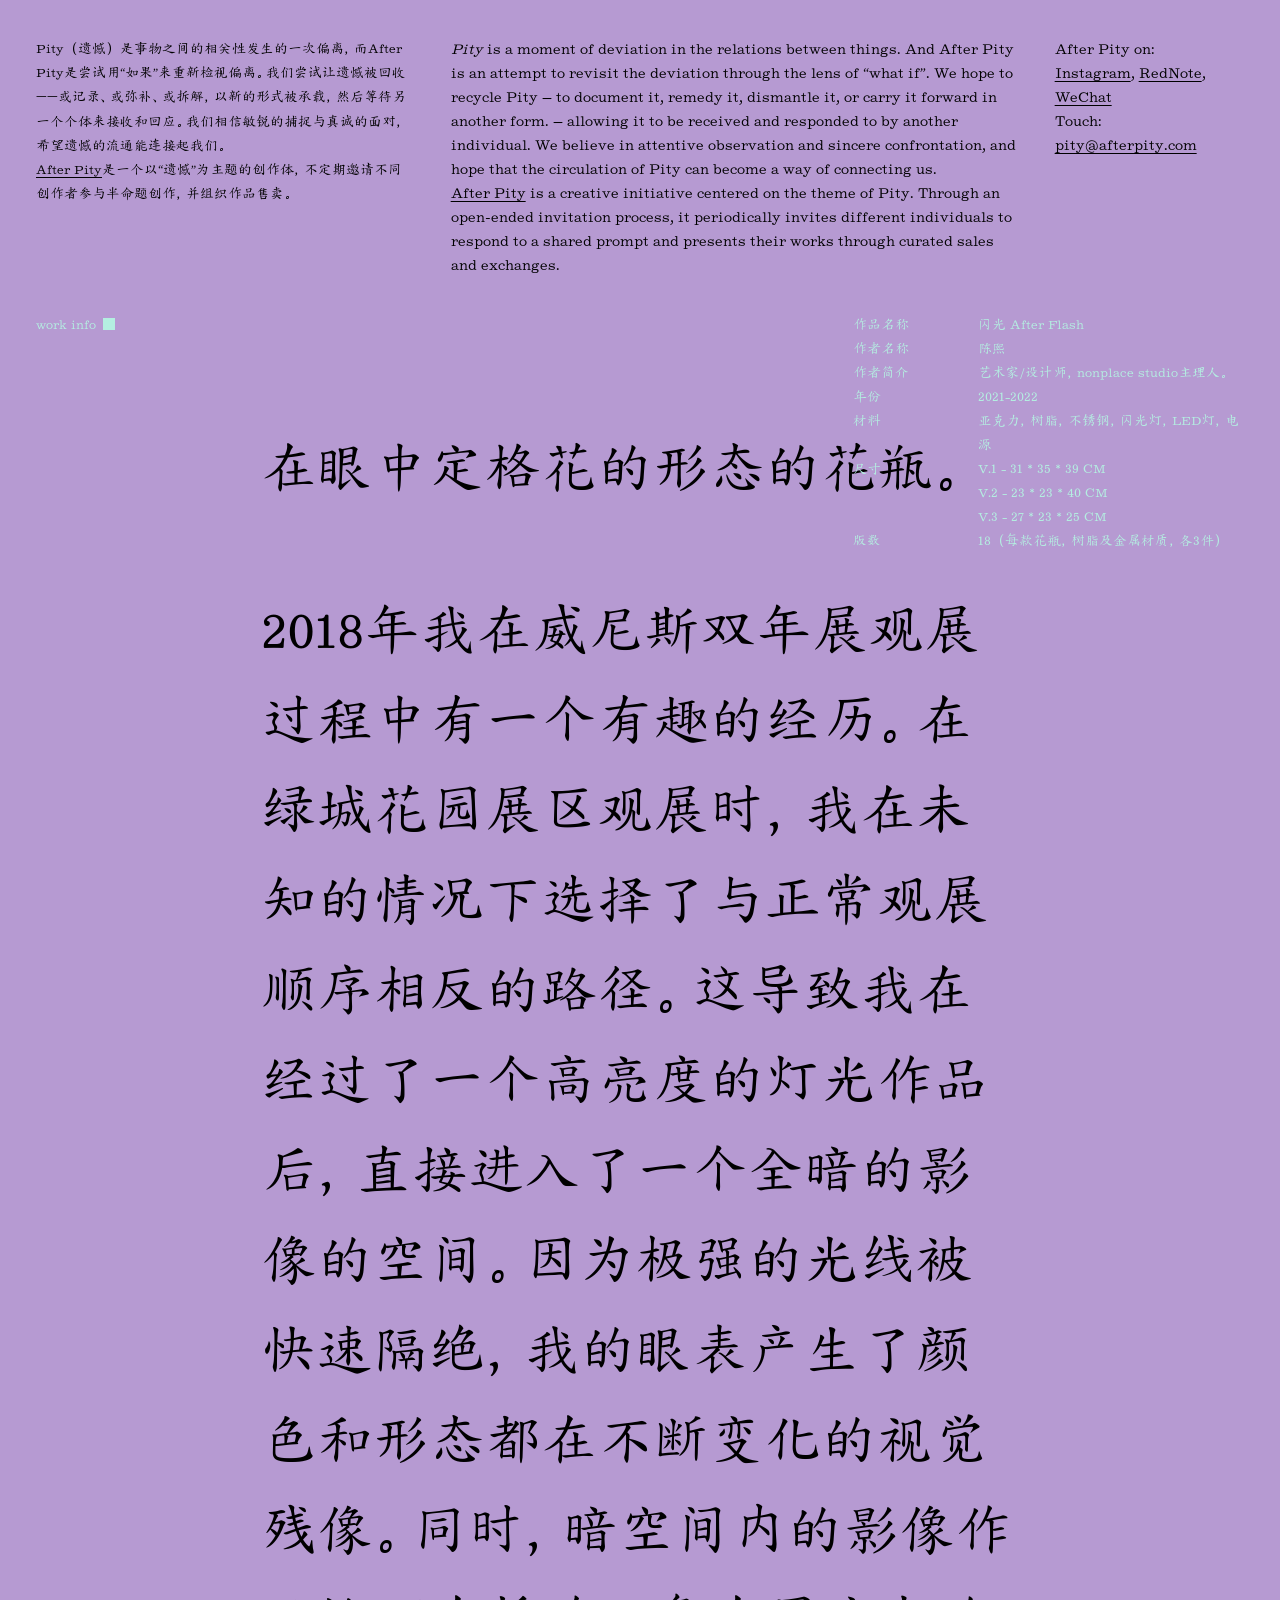
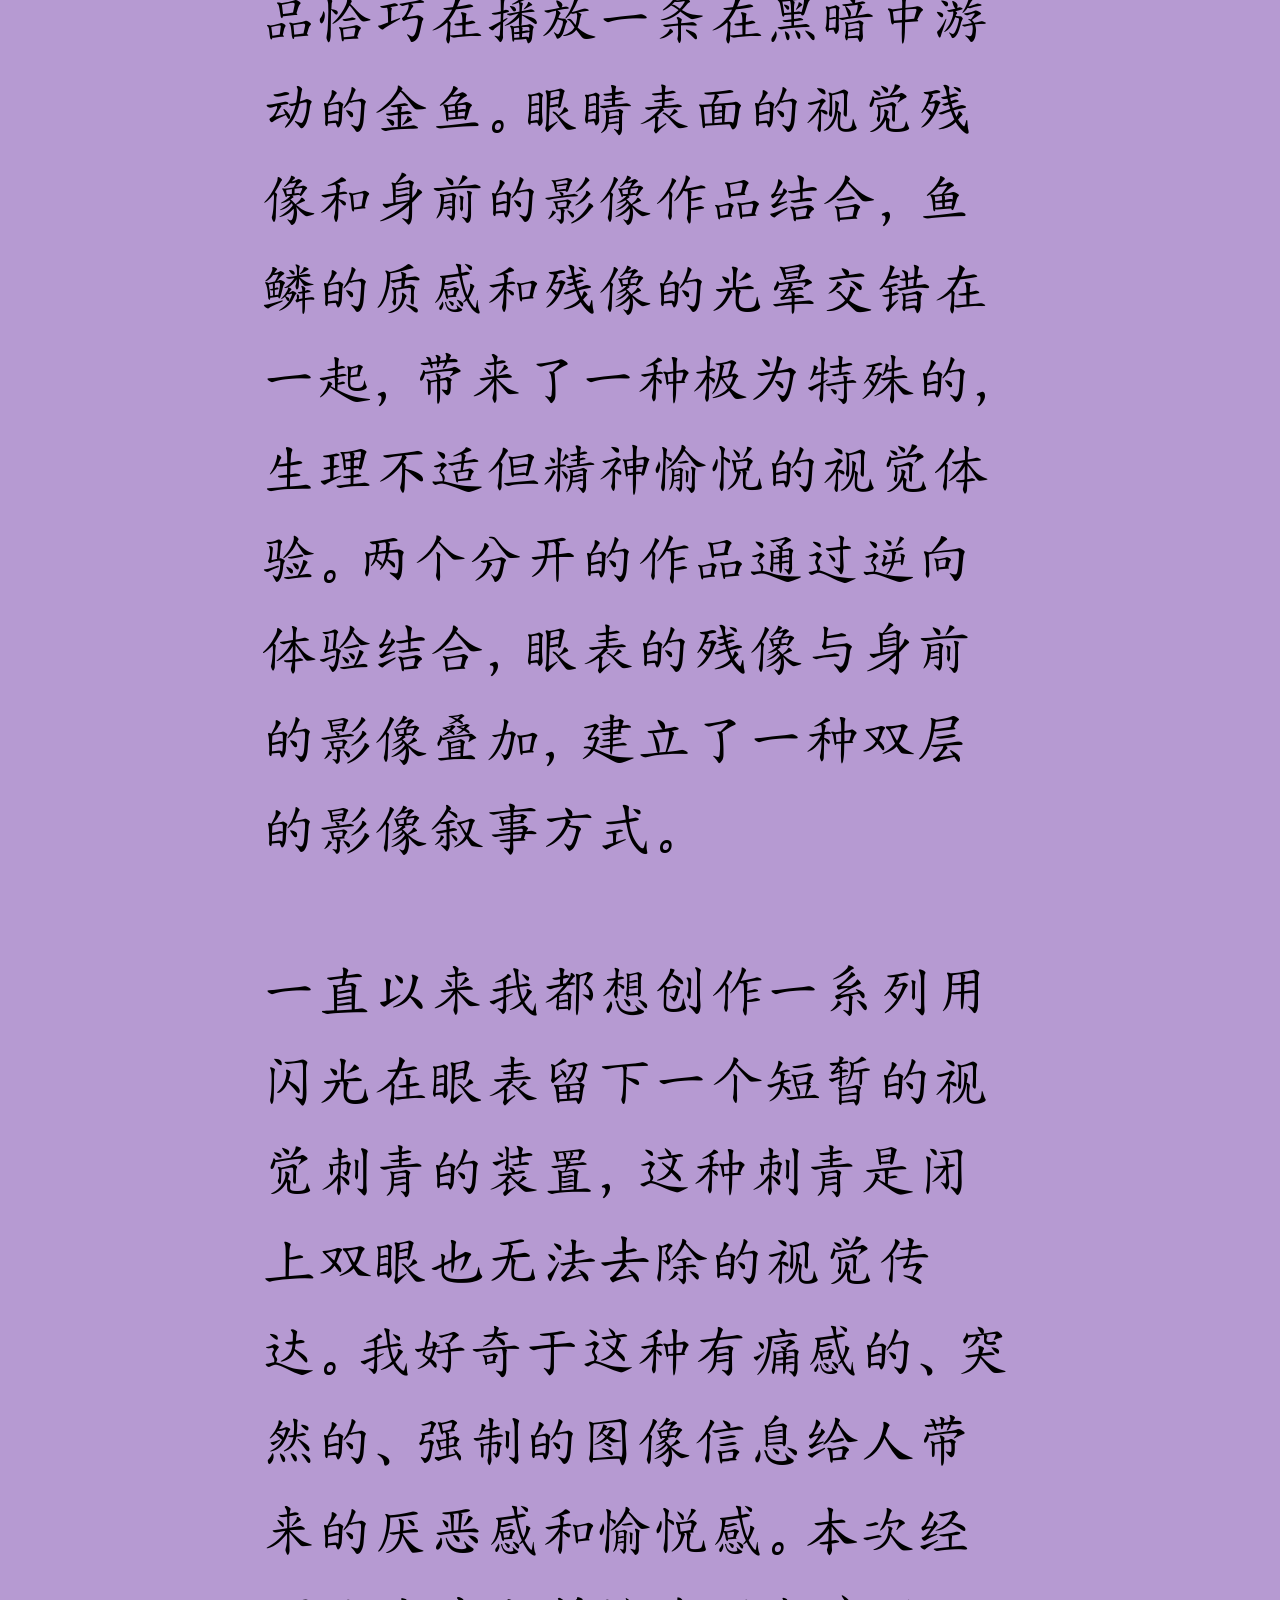
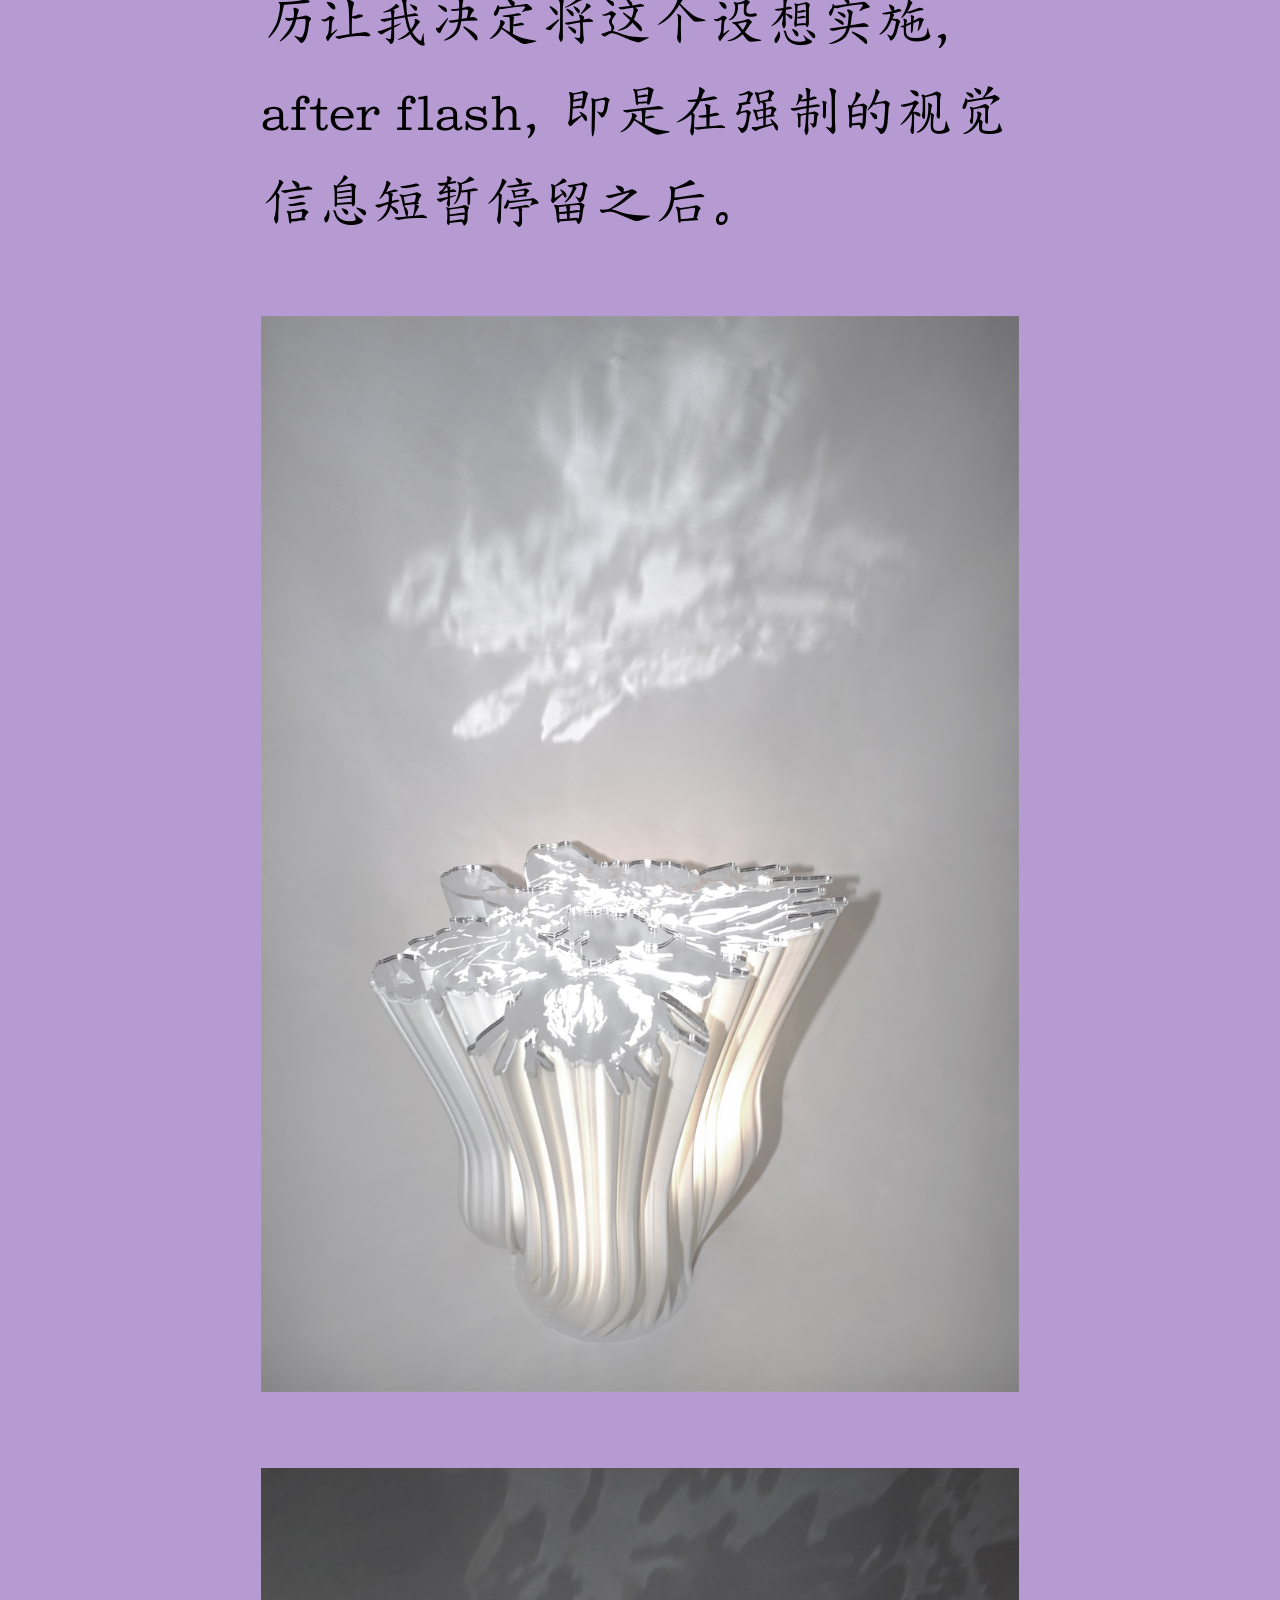
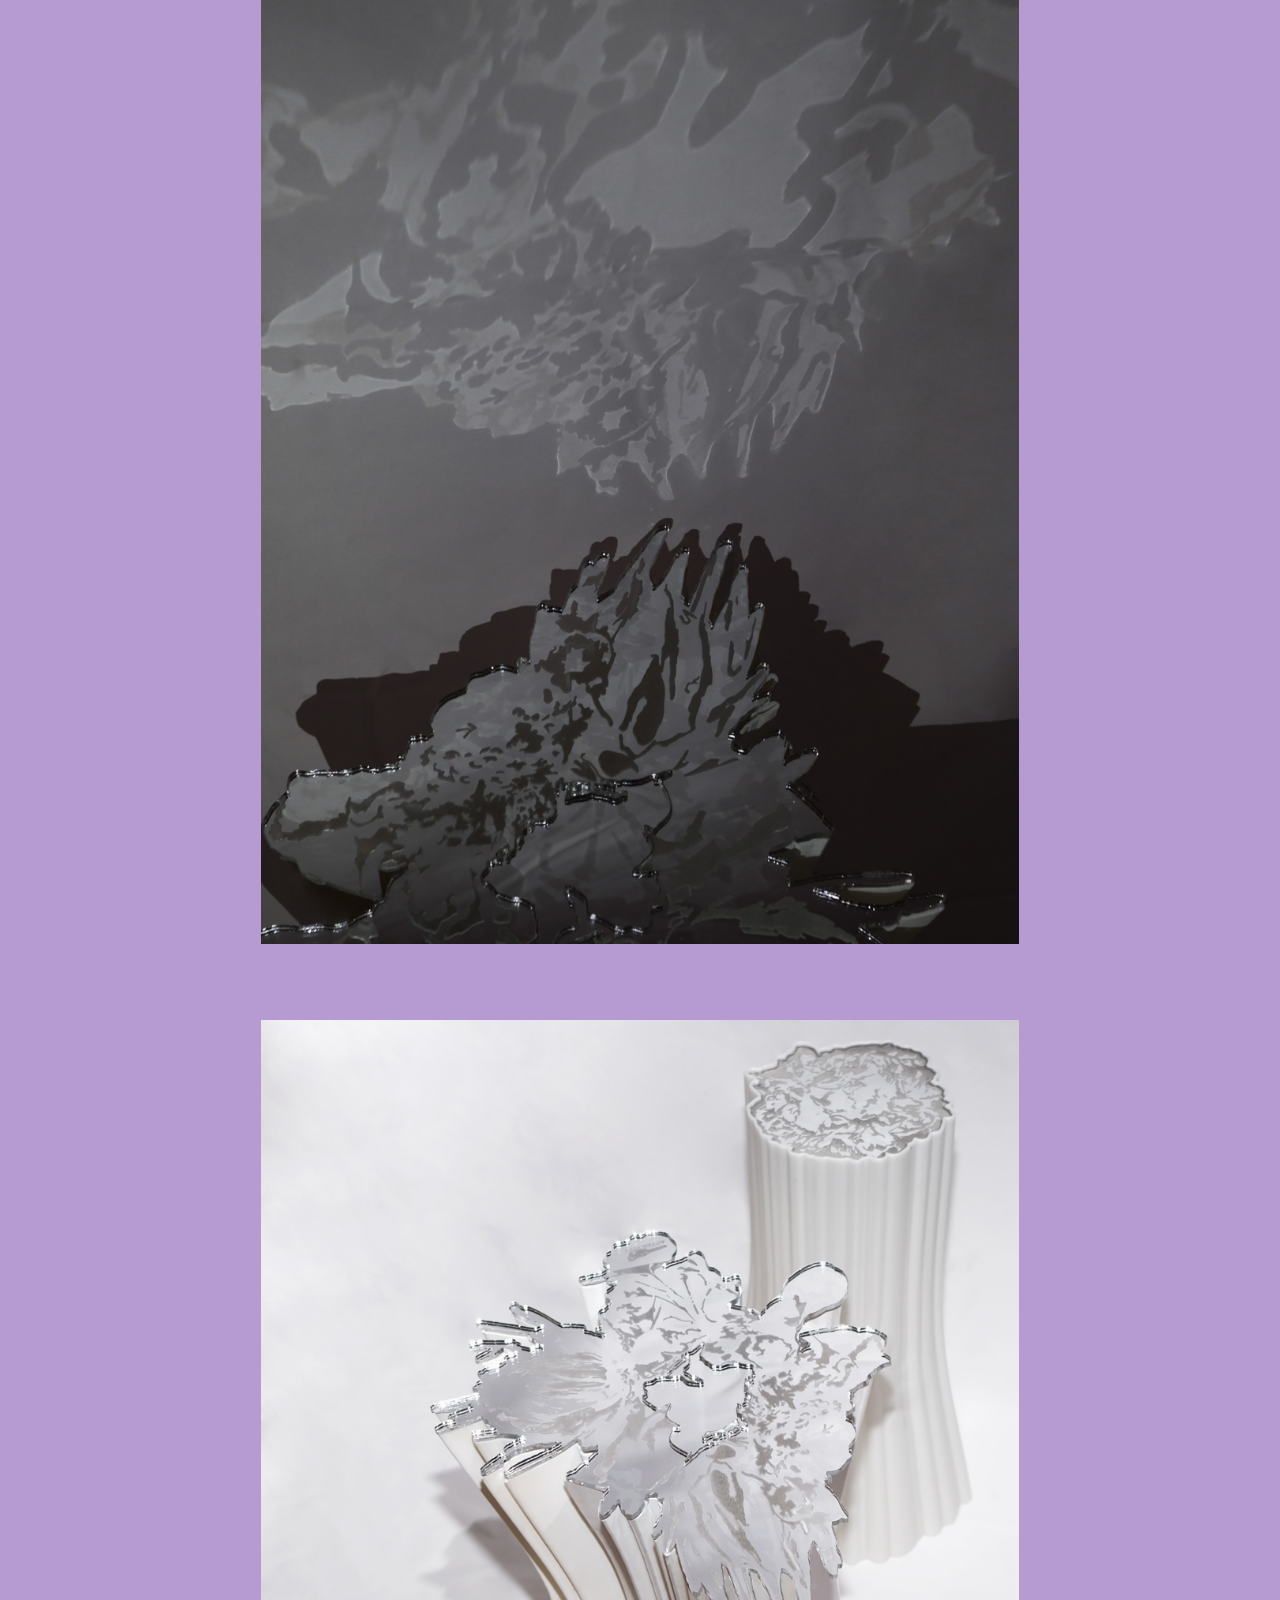
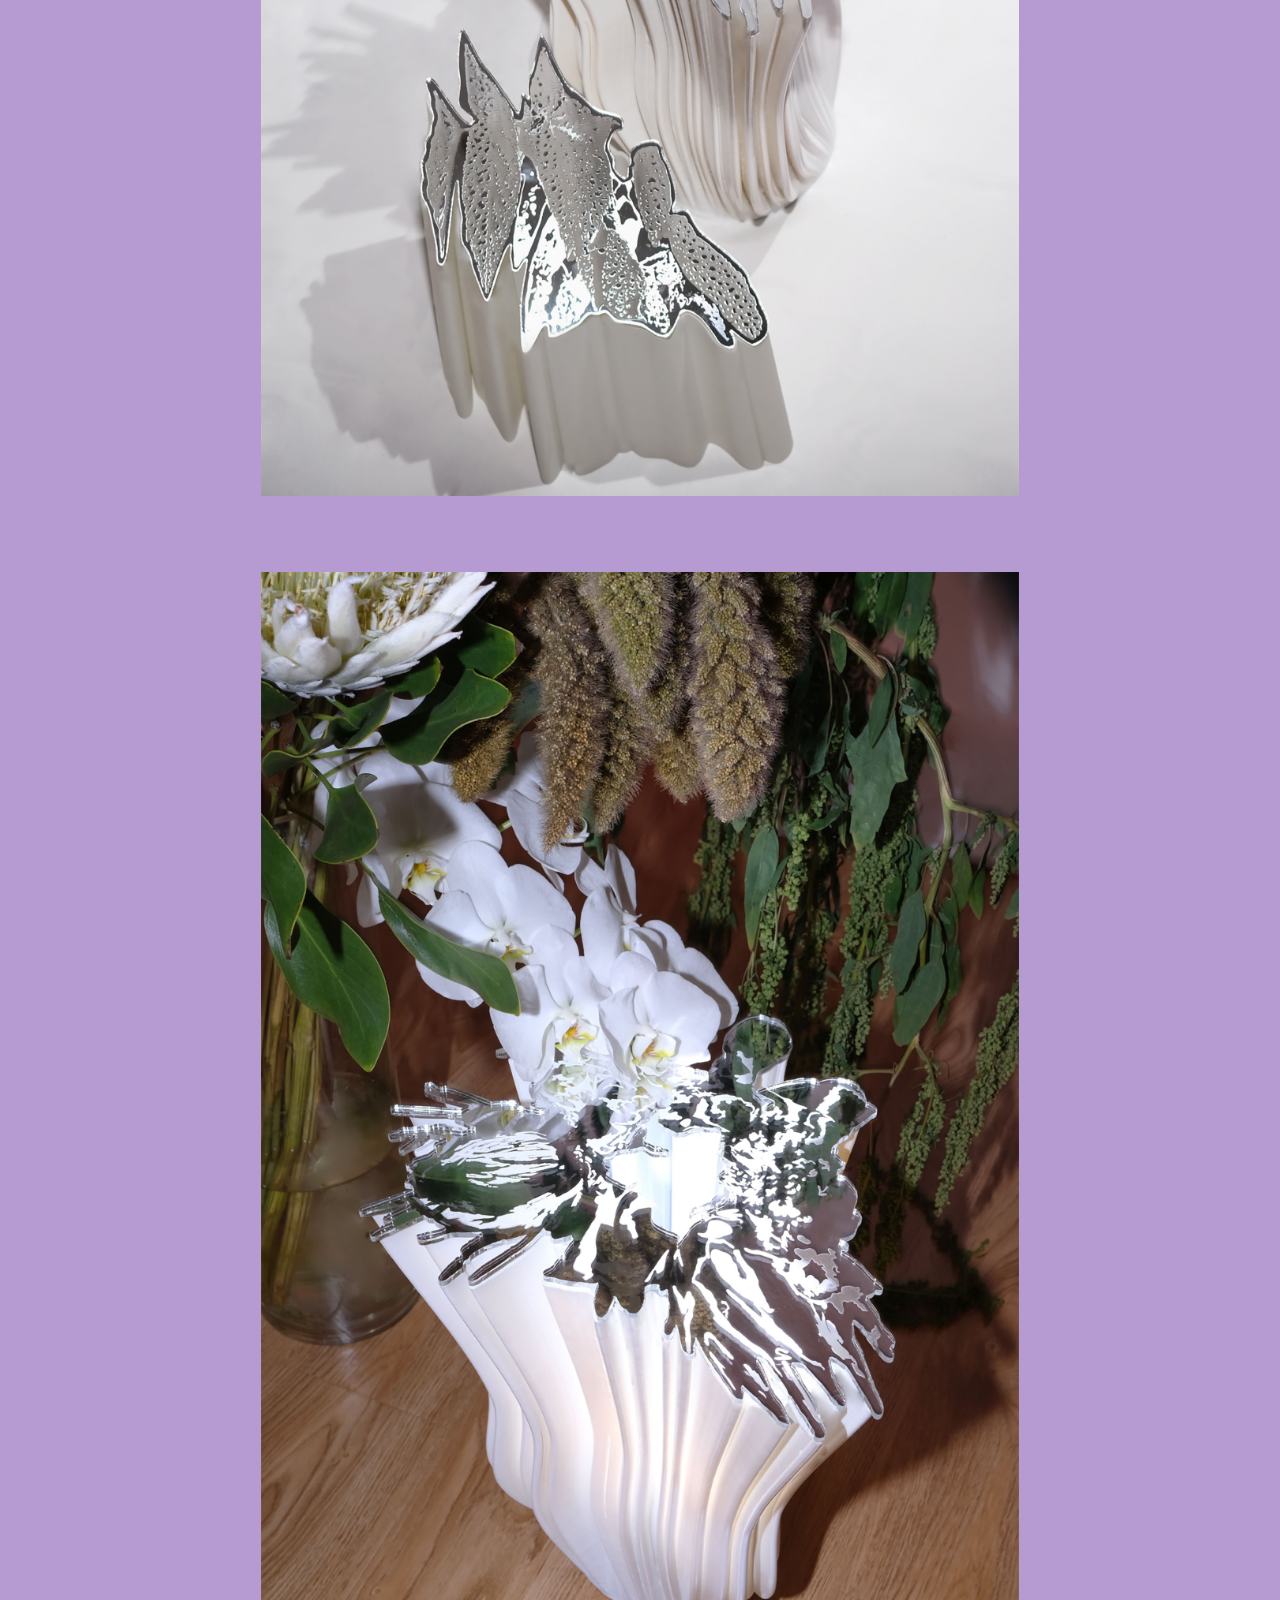
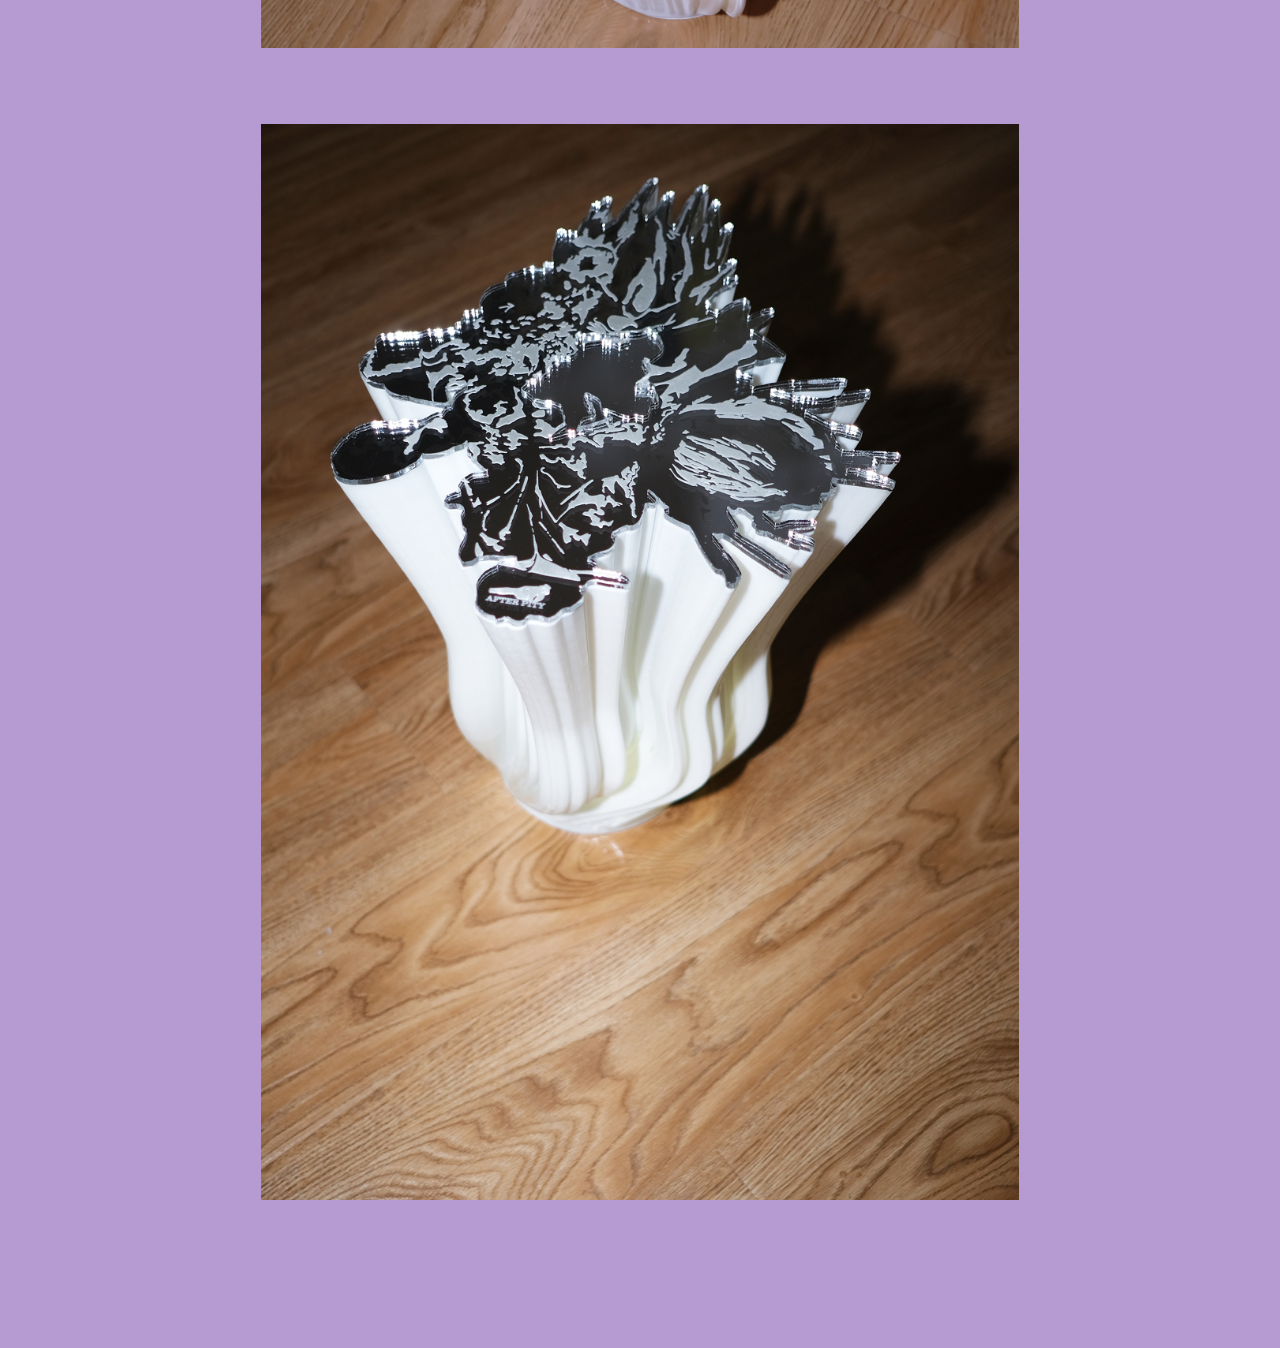
==== commit 90261938: "add favicon" ====
--- a/issue-1/after-flash/index.html
+++ b/issue-1/after-flash/index.html
@@ -5,6 +5,7 @@
     <meta name="viewport" content="width=device-width, initial-scale=1" />
     <meta http-equiv="Cache-Control" content="no-cache, no-store, must-revalidate" />
     <title></title>
+    <link rel="icon" type="image/svg+xml" href="../../assets/icons/pigeon-black.svg">
     <link rel="stylesheet" href="../../assets/css/style.css" />
     <script src="content.js" defer></script>
     <script src="../../assets/js/color-theme.js" defer></script>
--- a/assets/css/style.css
+++ b/assets/css/style.css
@@ -1,8 +1,17 @@
 @font-face {
     font-family: IBMDokument;
     src: url(../fonts/IBMDokument-Regular.otf) format("opentype");
-    font-weight: regular;
-}
+}
+@font-face {
+    font-family: ChillKai;
+    src: url(../fonts/ChillKai_Big5.woff2) format("woff2");
+}
+/* @font-face {
+    font-family: LXGWWenKai;
+    src: url(../fonts/LXGWWenKaiLite-Regular.ttf) format("truetype");
+} */
+
+
 
 :root {
     --bg-color: #d6d6d6;
@@ -23,6 +32,22 @@
     --body-cn-font-size: 56px;
     --body-en-font-size: 56px;
     --body-line-height: 90px;
+
+    --en-fonts: 
+        "IBMDokument";
+    --cn-fonts: 
+        "KaiTi", 
+        "Kaiti SC", 
+        "楷体", 
+        "STKaiti", 
+        "华文楷体", 
+        "BiauKai", 
+        "DFKai-SB", 
+        "ChillKai", 
+        "LXGWWenKai", 
+        "SongTi SC", 
+        "SimSun", 
+        "宋体"
 }
 
 *, body {
@@ -38,11 +63,10 @@
 }
 body {
     background-color: var(--bg-color);
-    /* padding: 0 var(--paddings-1x); */
-    font-family: "IBMDokument","KaiTi", "楷体", "STKaiti", "华文楷体", "BiauKai", "DFKai-SB", serif;
+    font-family: var(--en-fonts), var(--cn-fonts), serif;
 }
 .cn {
-    font-family: "KaiTi", "楷体", "STKaiti", "华文楷体", "BiauKai", "DFKai-SB", serif;
+    font-family: var(--cn-fonts), serif;
 }
 ::selection {
     background: rgba(255, 255, 255, 0.2);
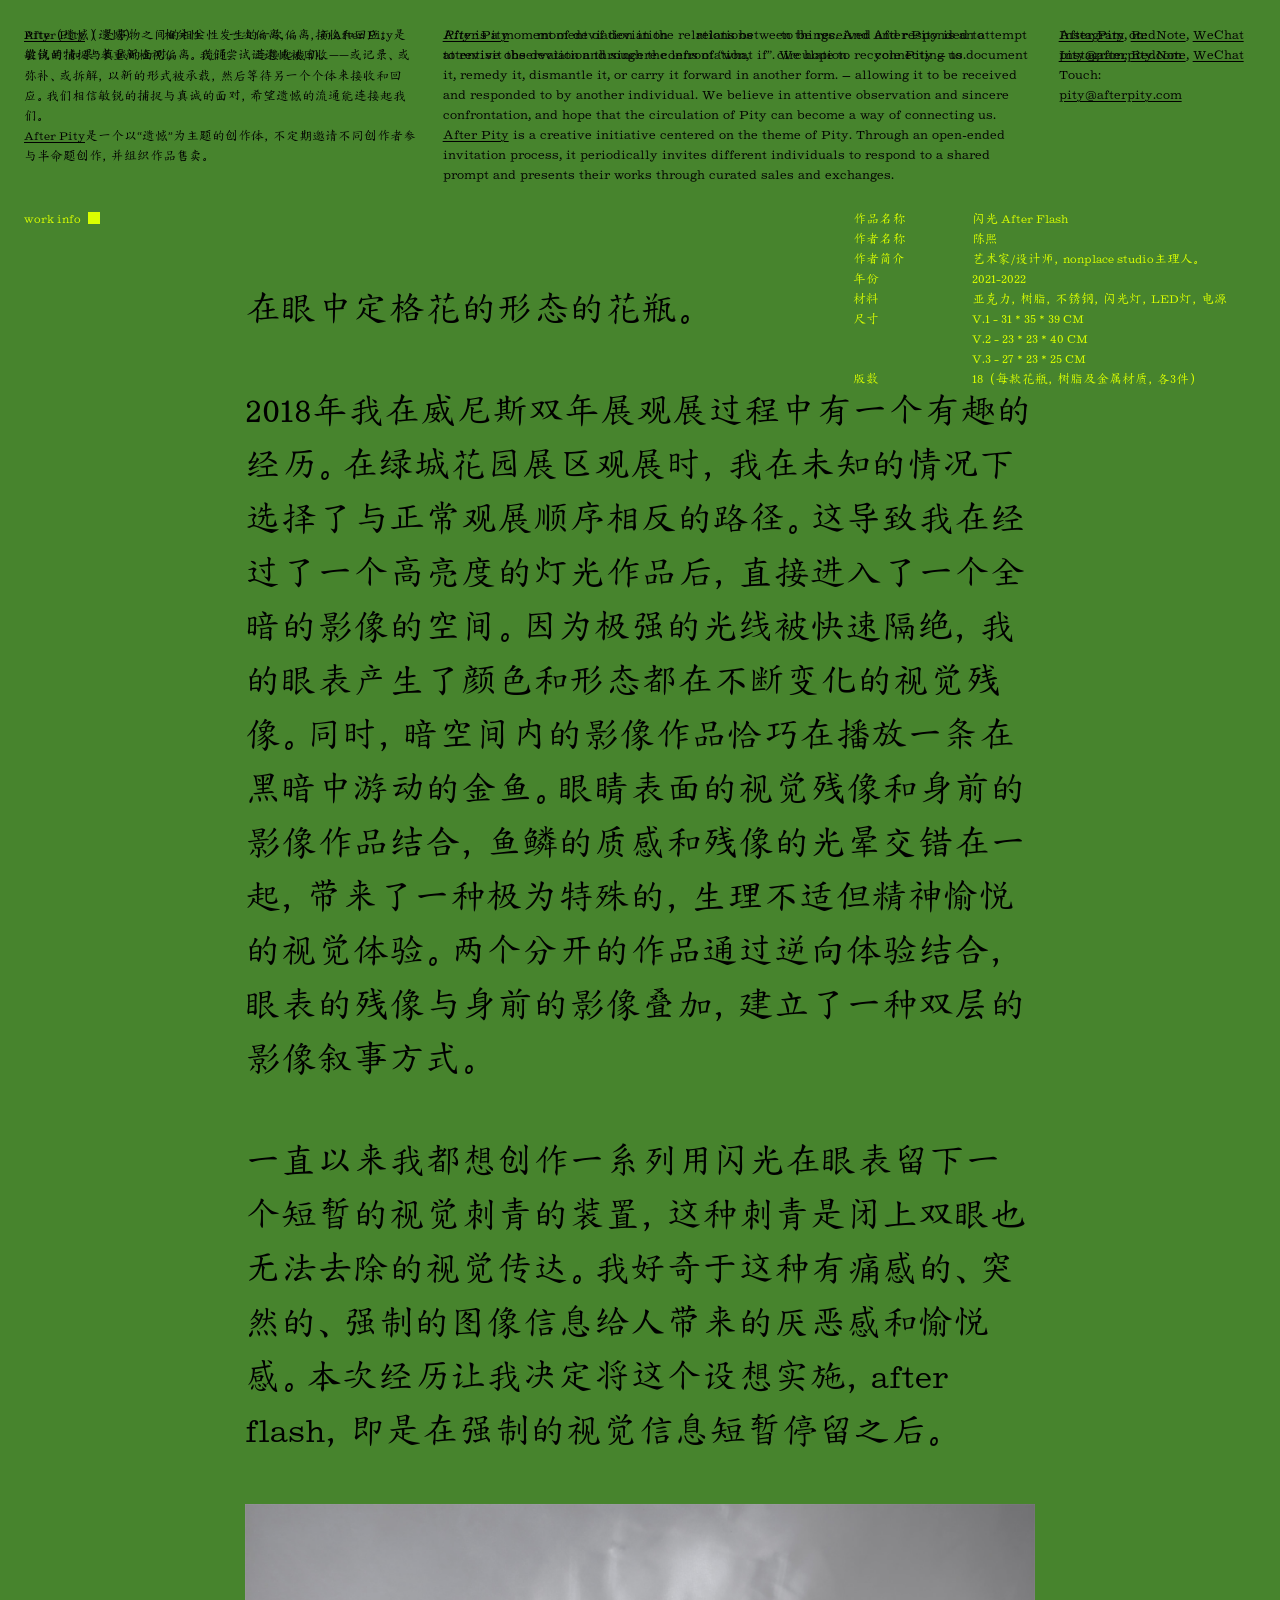
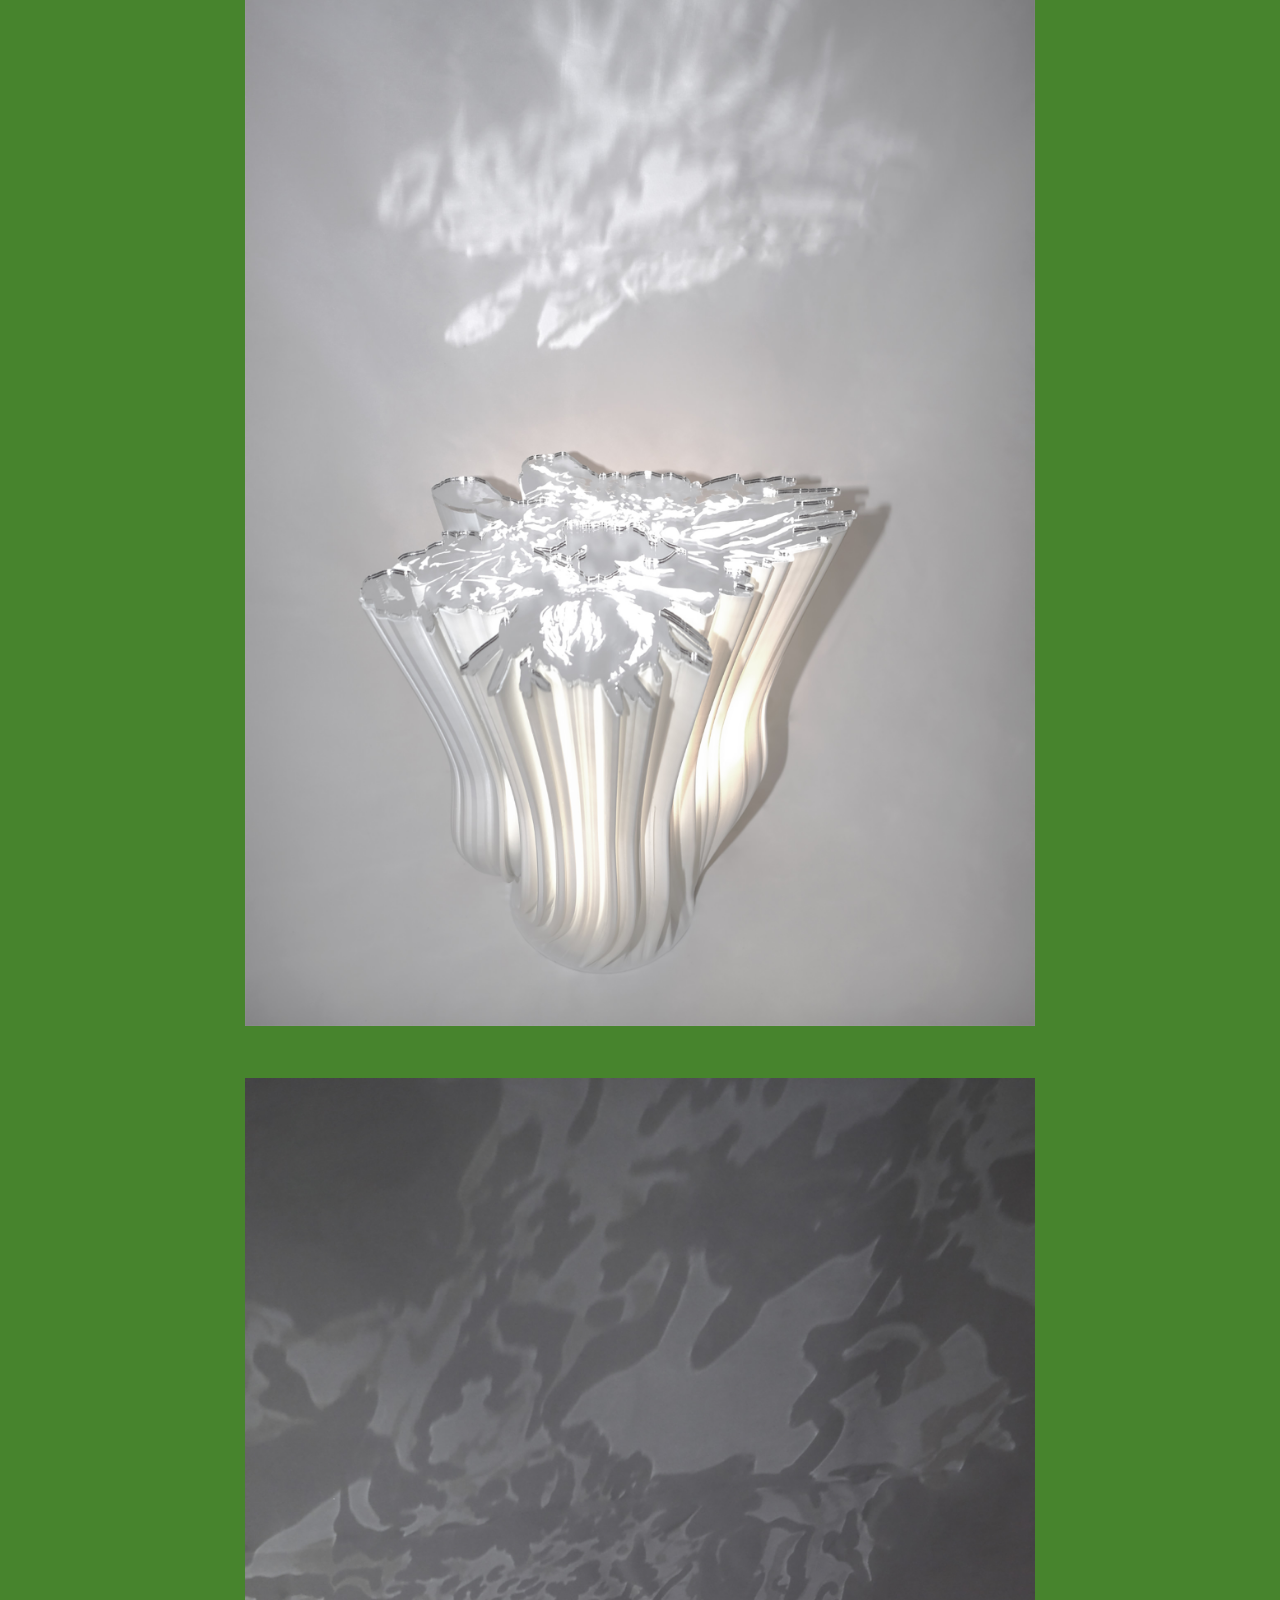
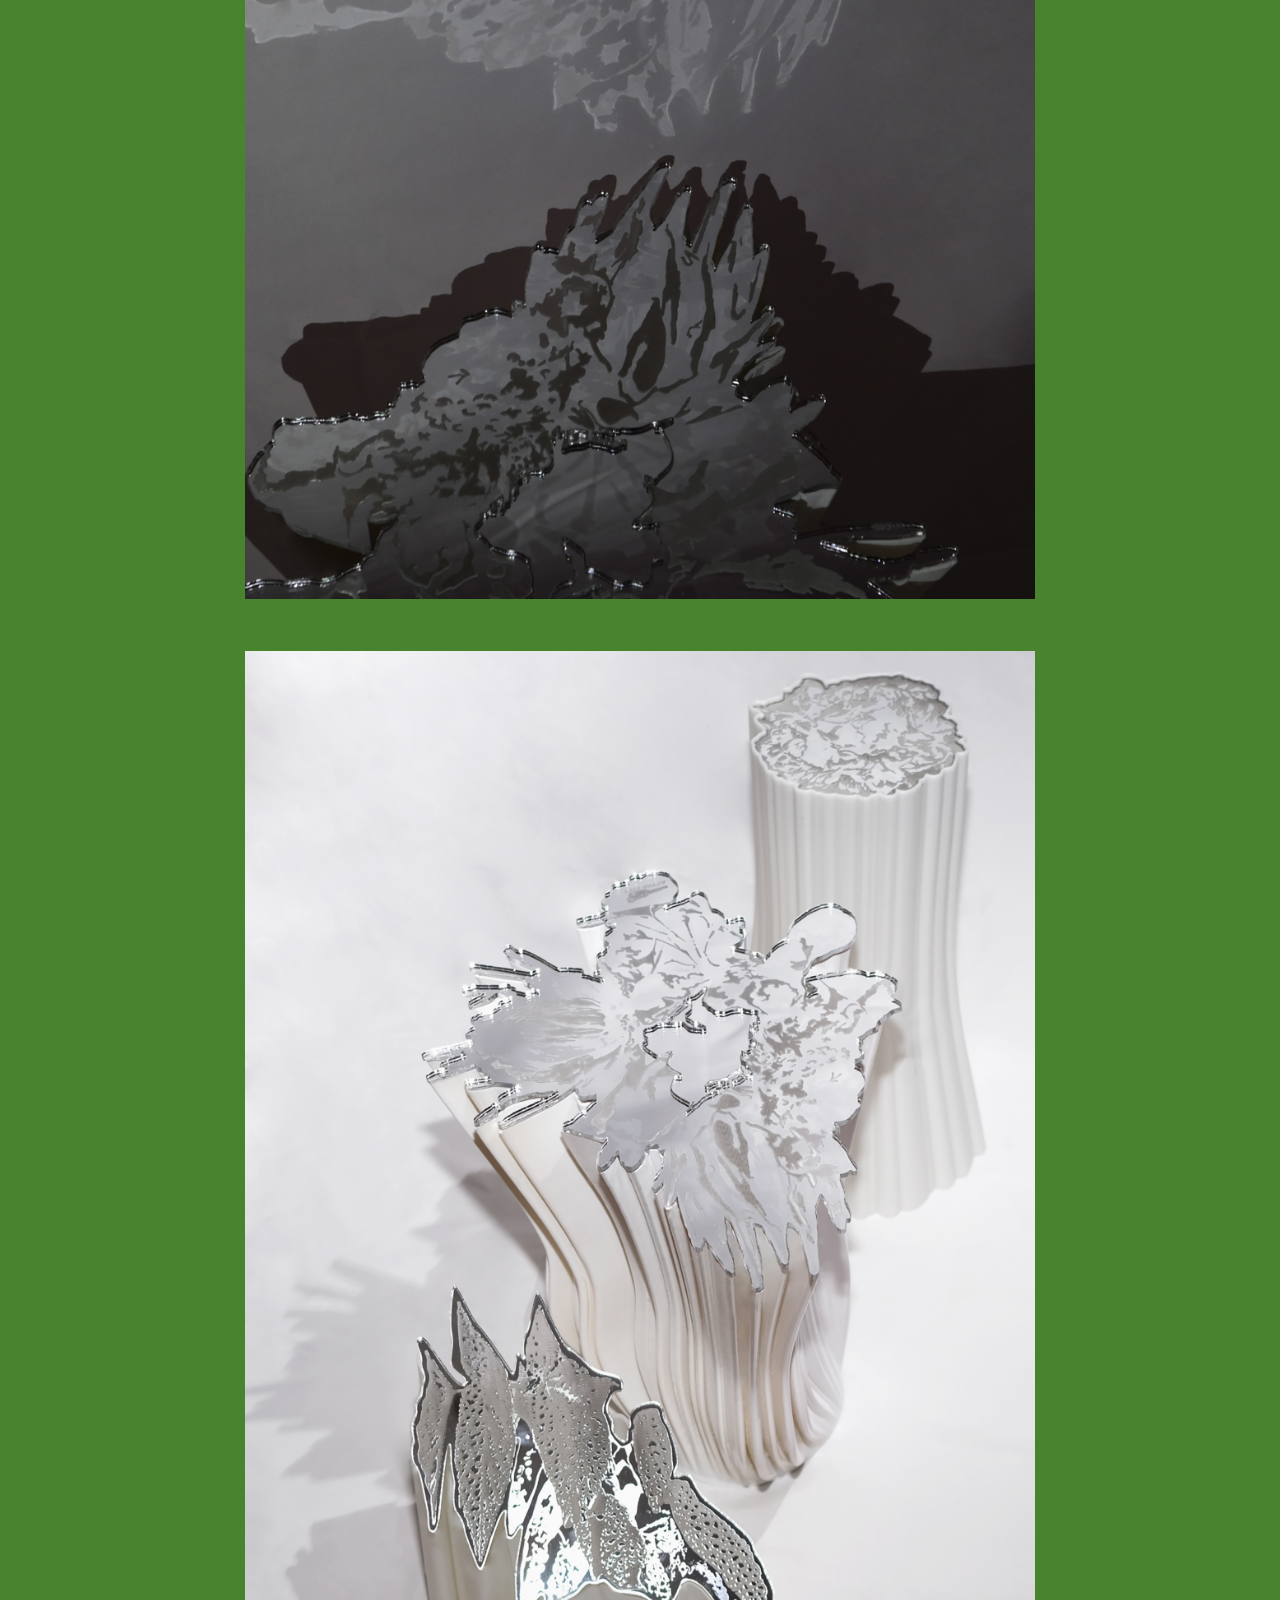
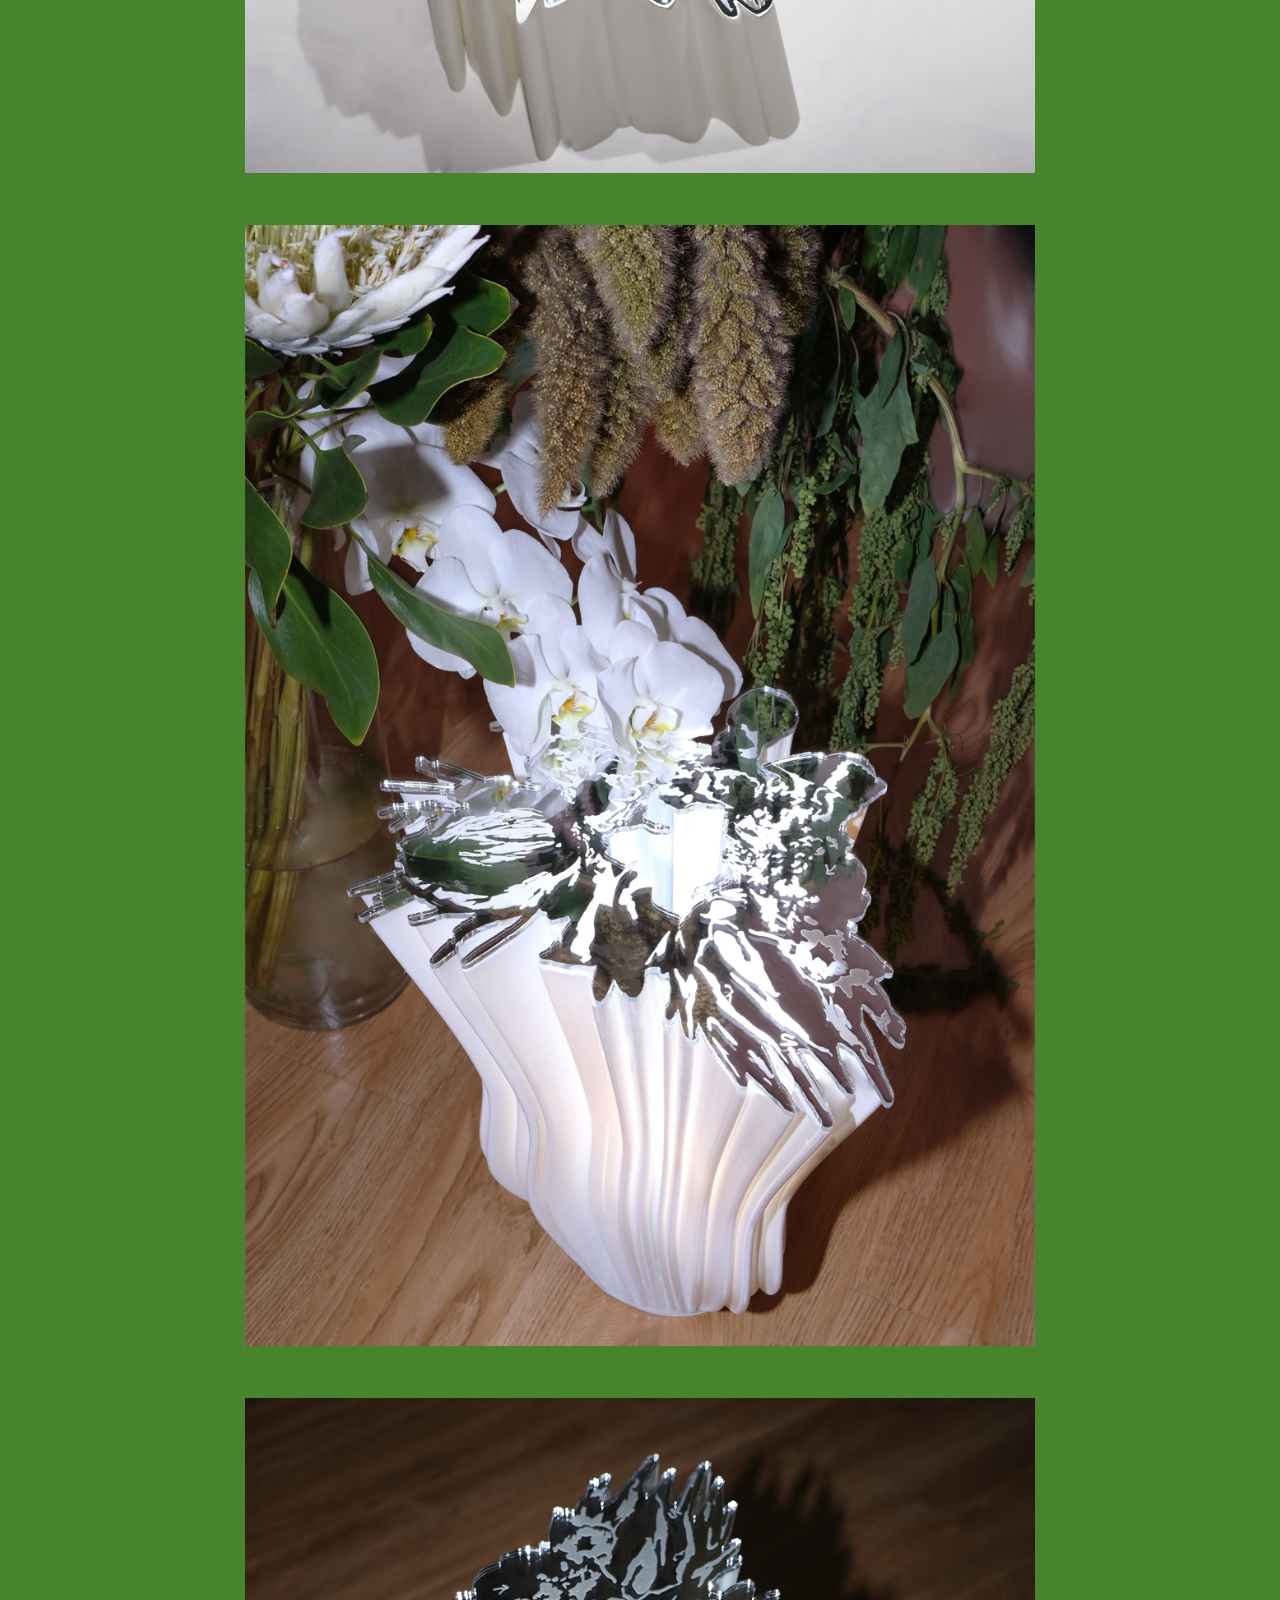
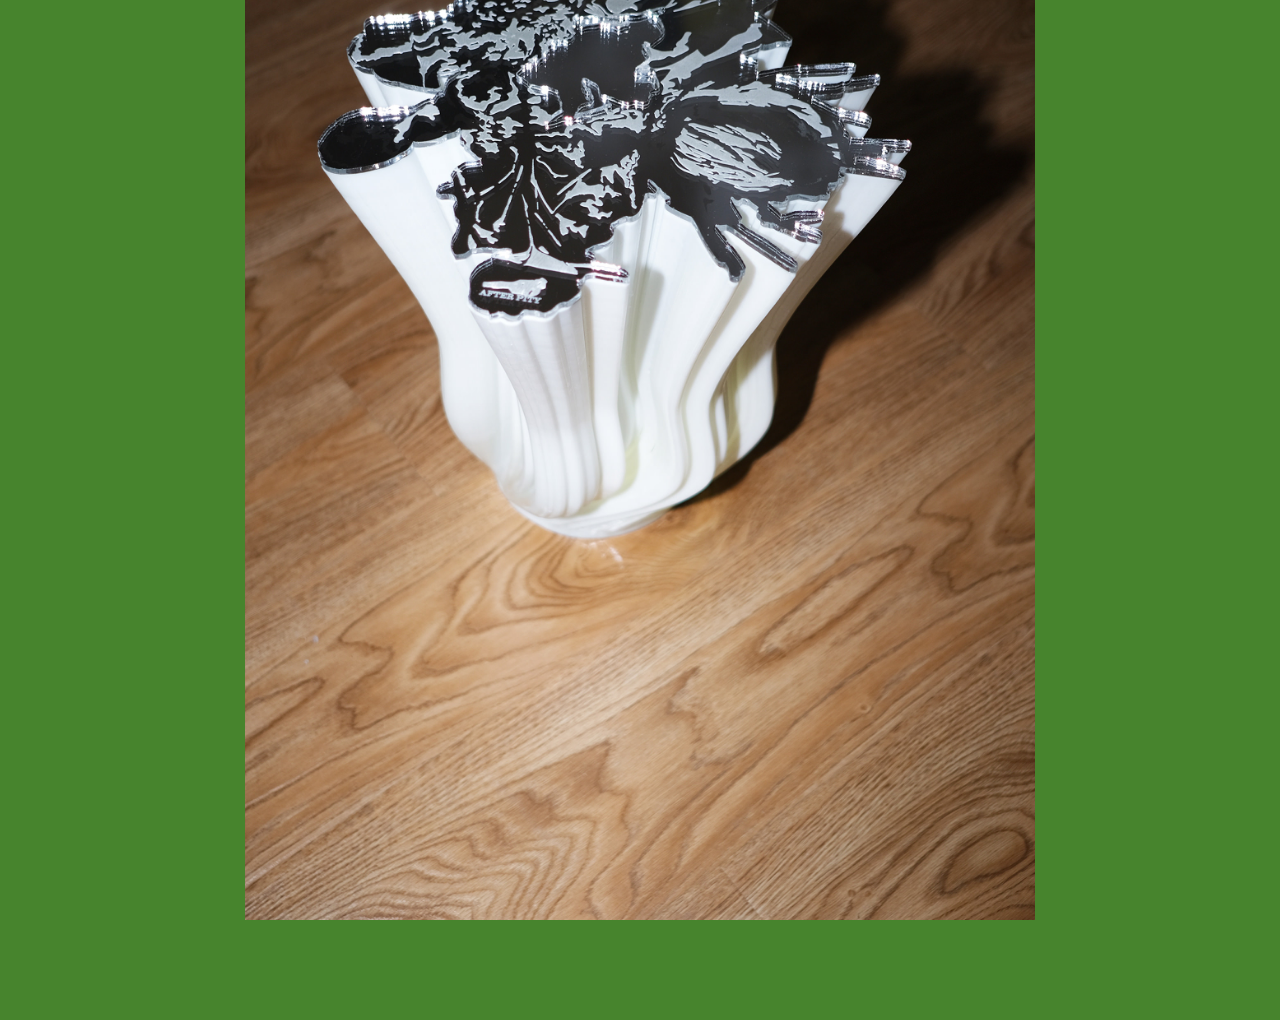
==== commit 084e2474: "font test" ====
--- a/issue-1/after-flash/index.html
+++ b/issue-1/after-flash/index.html
@@ -5,6 +5,8 @@
     <meta name="viewport" content="width=device-width, initial-scale=1" />
     <meta http-equiv="Cache-Control" content="no-cache, no-store, must-revalidate" />
     <title></title>
+    <link rel="preload" href="assets/fonts/ChillKai-subset.woff2" as="font" type="font/woff2" crossorigin>
+    <link rel="preload" href="assets/fonts/IBMDokument-Regular.otf" as="font" type="font/opentype" crossorigin>
     <link rel="icon" type="image/svg+xml" href="../../assets/icons/pigeon-black.svg">
     <link rel="stylesheet" href="../../assets/css/style.css" />
     <script src="content.js" defer></script>
--- a/assets/css/style.css
+++ b/assets/css/style.css
@@ -4,7 +4,9 @@
 }
 @font-face {
     font-family: ChillKai;
+    /* src: url("../fonts/ChillKai_Big5.ttf") format("truetype"); */
     src: url(../fonts/ChillKai_Big5.woff2) format("woff2");
+    font-display: fallback;
 }
 /* @font-face {
     font-family: LXGWWenKai;
@@ -12,7 +14,6 @@
 } */
 
 
-
 :root {
     --bg-color: #d6d6d6;
     --text-color: #000000;
@@ -32,6 +33,9 @@
     --body-cn-font-size: 56px;
     --body-en-font-size: 56px;
     --body-line-height: 90px;
+
+    --pigeon-h: 60px;
+    --pigeon-w: 152px;
 
     --en-fonts: 
         "IBMDokument";
@@ -85,11 +89,16 @@
     padding: var(--paddings-2x) var(--paddings-1x);
 }
 main.homepage {
-    padding-bottom: var(--paddings-1x);
+    /* padding-bottom: var(--paddings-1x); */
+    padding-bottom: 0;
 }
 .hidden-on-desktop {
     display: none;
 }
+.hidden {
+    display: none;
+}
+
 
 /* =========================
    作品封面图
@@ -167,12 +176,54 @@
     line-height: var(--intro-line-height);
 }
 .intro a {
-    text-decoration: underline 0.05rem;
-    text-underline-offset: 0.2rem;
+    text-decoration: underline 1px;
+    text-underline-offset: 1.5px;
 }
 .intro a:hover {
     text-decoration: none;
 }
+.intro-mobile {
+    display: none;
+}
+.intro-cn, .intro-en, .intro-meta {
+  display: grid;
+}
+.intro-state {
+  grid-area: 1 / 1;
+}
+.intro-full {
+  visibility: visible;
+  opacity: 1;
+  pointer-events: auto;
+}
+.intro-collapsed {
+  visibility: hidden;
+  opacity: 0;
+  pointer-events: none;
+}
+.intro.is-collapsed .intro-full {
+  visibility: hidden;
+  opacity: 0;
+  pointer-events: none;
+}
+.intro.is-collapsed .intro-collapsed {
+  visibility: visible;
+  opacity: 1;
+  pointer-events: auto;
+}
+.mobile-intro-default {
+  display: block;
+}
+.mobile-intro-expanded {
+  display: none;
+}
+.intro.mobile-expanded .mobile-intro-default {
+  display: none;
+}
+.intro.mobile-expanded .mobile-intro-expanded {
+  display: block;
+}
+
 .news {
     position: relative;
     width: 100%;
@@ -224,7 +275,24 @@
     float: right;
     display: flex;
     align-items: flex-end;
-    align-content: right;
+    /* align-content: right; */
+    /* margin-bottom: var(--paddings-1x); */
+    padding-right: var(--paddings-1x);
+    padding-bottom: var(--paddings-1x);
+}
+/* #pigeon {
+    height: var(--headline-line-height);
+    flex: 1 0 var(--pigeon-w);
+    min-width: var(--pigeon-w);
+    display: flex;
+    justify-content: flex-end;
+    align-items: flex-end;
+} */
+#pigeon img {
+    display: block;
+    width: var(--pigeon-w);
+    height: var(--pigeon-h);
+    flex-shrink: 0;
 }
 
 /* =========================
@@ -299,19 +367,82 @@
 }
 
 
+
 /* Desktop XL */
-@media (min-width:1600px){
-
-}
-
-/* Desktop */
-@media (max-width:1599px){
-
-}
-
-/* Tablet */
-@media (max-width:1200px){
-
+@media (min-width:2000px){
+    :root {
+        --intro-cn-font-size: 15px;
+        --intro-en-font-size: 16px;
+        --intro-line-height: 25px;
+
+        --headline-cn-font-size: 96px;
+        --headline-en-font-size: 96px;
+        --headline-line-height: 154px;
+
+        --body-cn-font-size: 64px;
+        --body-en-font-size: 64px;
+        --body-line-height: 96px;
+
+        --pigeon-h: 75px;
+        --pigeon-w: 190px;
+    }
+
+}
+
+/* Tablet Horizontal */
+@media (max-width:1368px){
+    :root {
+        --paddings-1x: 24px;
+        --paddings-2x: 48px;
+        --paddings-3x: 72px;
+
+        --intro-cn-font-size: 13px;
+        --intro-en-font-size: 14px;
+        --intro-line-height: 20px;
+
+        --headline-cn-font-size: 64px;
+        --headline-en-font-size: 64px;
+        --headline-line-height: 96px;
+
+        --body-cn-font-size: 36px;
+        --body-en-font-size: 36px;
+        --body-line-height: 54px;
+
+        --pigeon-h: 45px;
+        --pigeon-w: 114px;
+    }
+    aside.author > div {
+        transform: translateY(-46%);
+    }    
+}
+
+/* Tablet Vertical */
+@media (max-width:1080px){
+    .hidden-on-desktop { display: block; }
+    .hidden-on-mobile { display: none; }
+    .intro {
+        grid-template-columns: 
+            minmax(0,2fr)
+            minmax(0,1fr);
+    }
+    .intro-mobile {
+        display: grid;
+    }
+    .intro-cn, .intro-en {
+        display: none;
+    }
+    aside.author > div {
+        transform: translateY(-40%);
+        max-height: 80px;
+        flex-flow: column wrap;
+        gap: 0 var(--paddings-1x);
+    }
+    .work-meta {
+        grid-template-columns: 1fr 2fr;
+    }
+    .work-content {
+        display: block;
+    }
 }
 
 /* Mobile */
@@ -332,42 +463,11 @@
         --body-cn-font-size: 24px;
         --body-en-font-size: 24px;
         --body-line-height: 40px;
-    }
-    .hidden-on-desktop {
-        display: block;
-    }
-    .hidden-on-mobile {
-        display: none;
-    }
-    .hidden {
-        display: none;
-    }
-    .hidden.show {
-        display: block;
-    }
-    .intro {
-        grid-template-columns: 
-            minmax(0,2fr)
-            minmax(0,1fr);
-    }
-
-    .intro a, .intro a:hover {
-        text-decoration: underline 0.03rem;
-        text-underline-offset: 0.1rem;
+
+        --pigeon-h: 30px;
+        --pigeon-w: 76px;
     }
     aside.author > div {
         transform: translateY(-32%);
-        max-height: 80px;
-        flex-flow: column wrap;
-        gap: 0 var(--paddings-1x);
-    }
-    #pigeon {
-        height: var(--headline-cn-font-size);
-    }
-    .work-meta {
-        grid-template-columns: 1fr 2fr;
-    }
-    .work-content {
-        display: block;
     }
 }
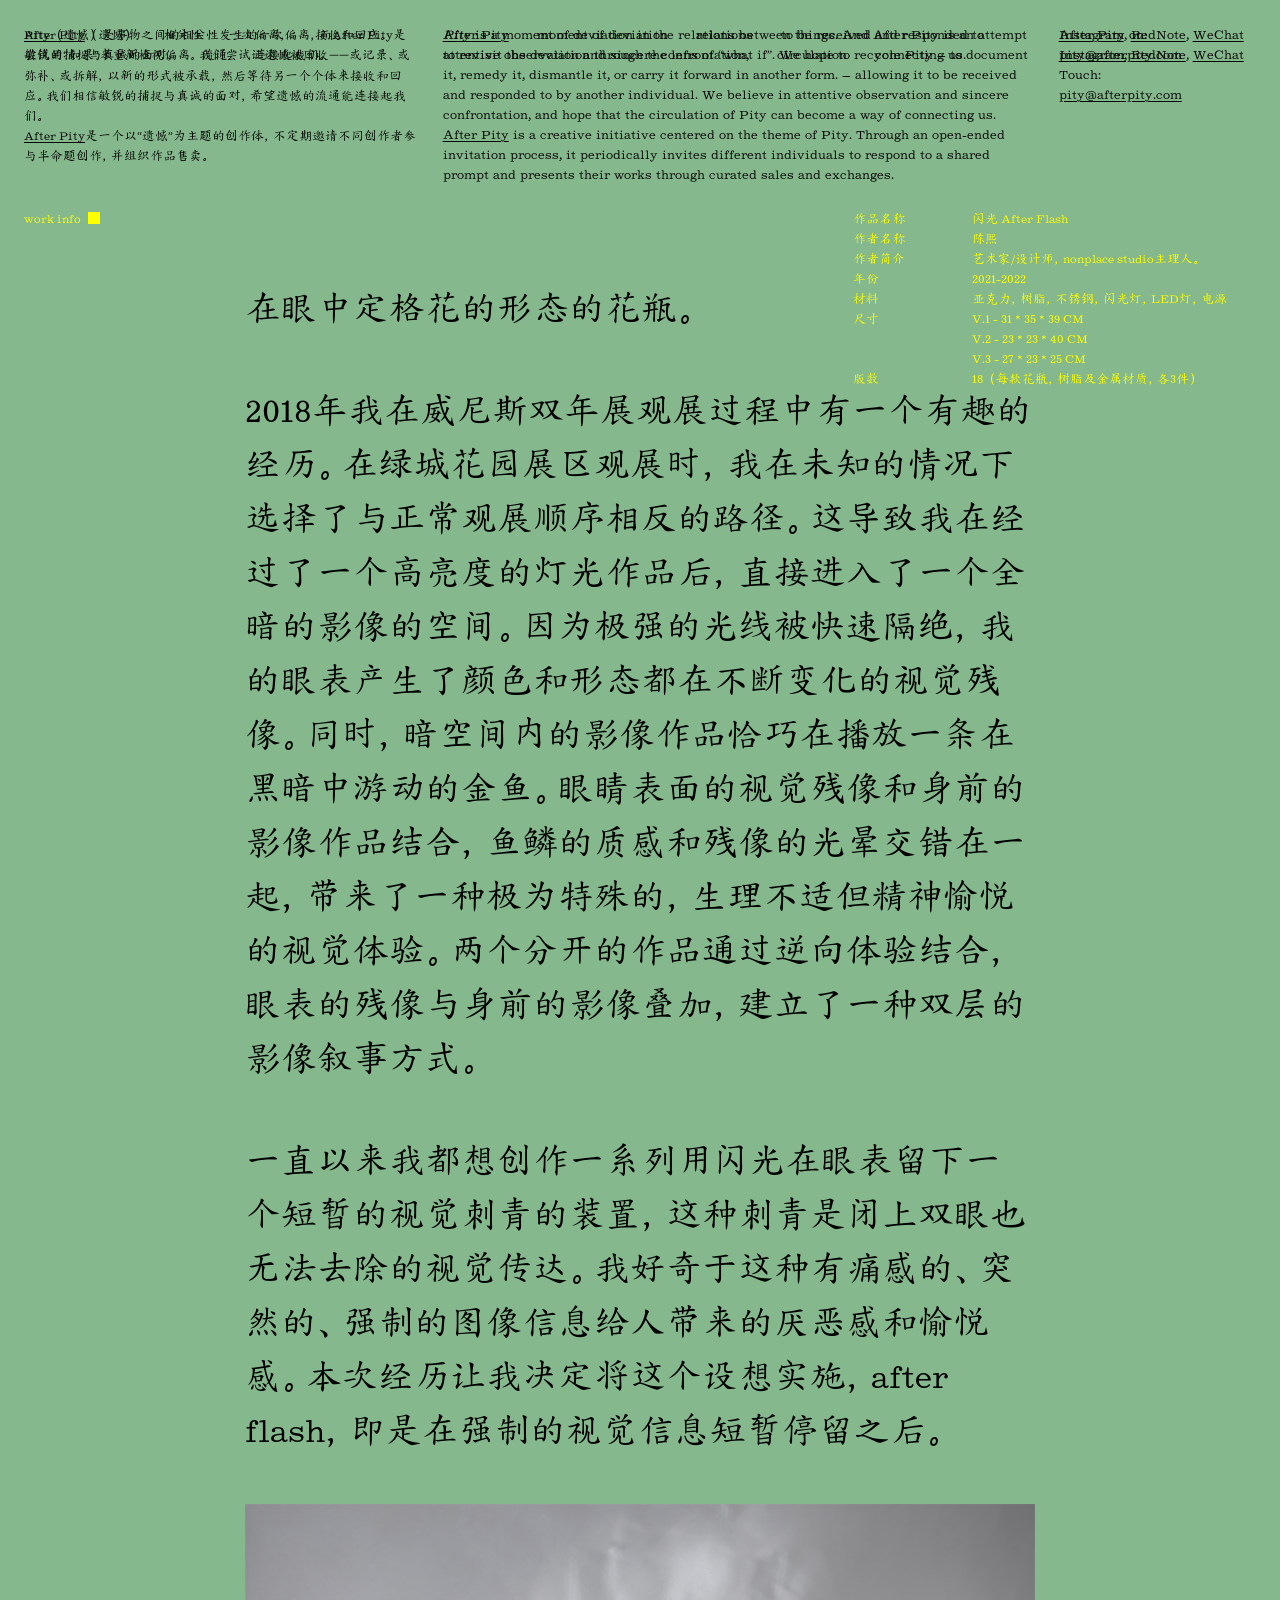
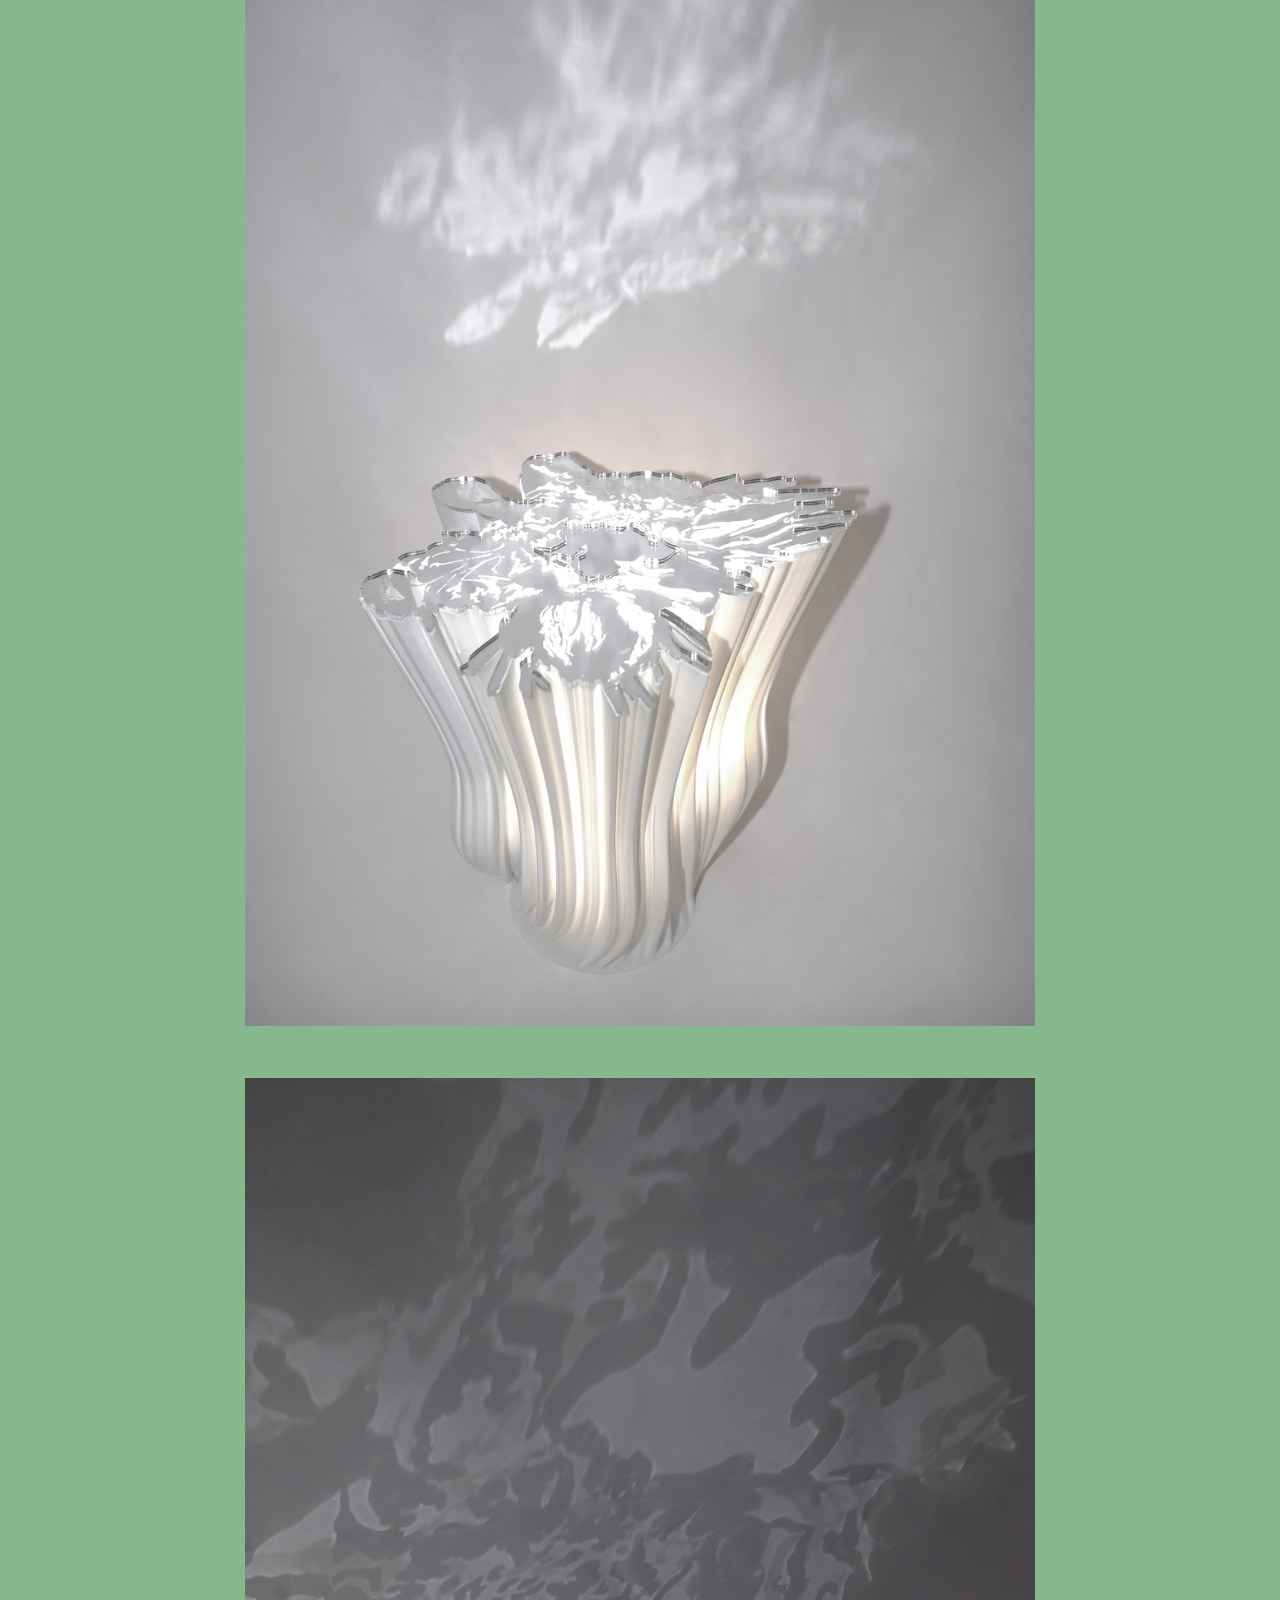
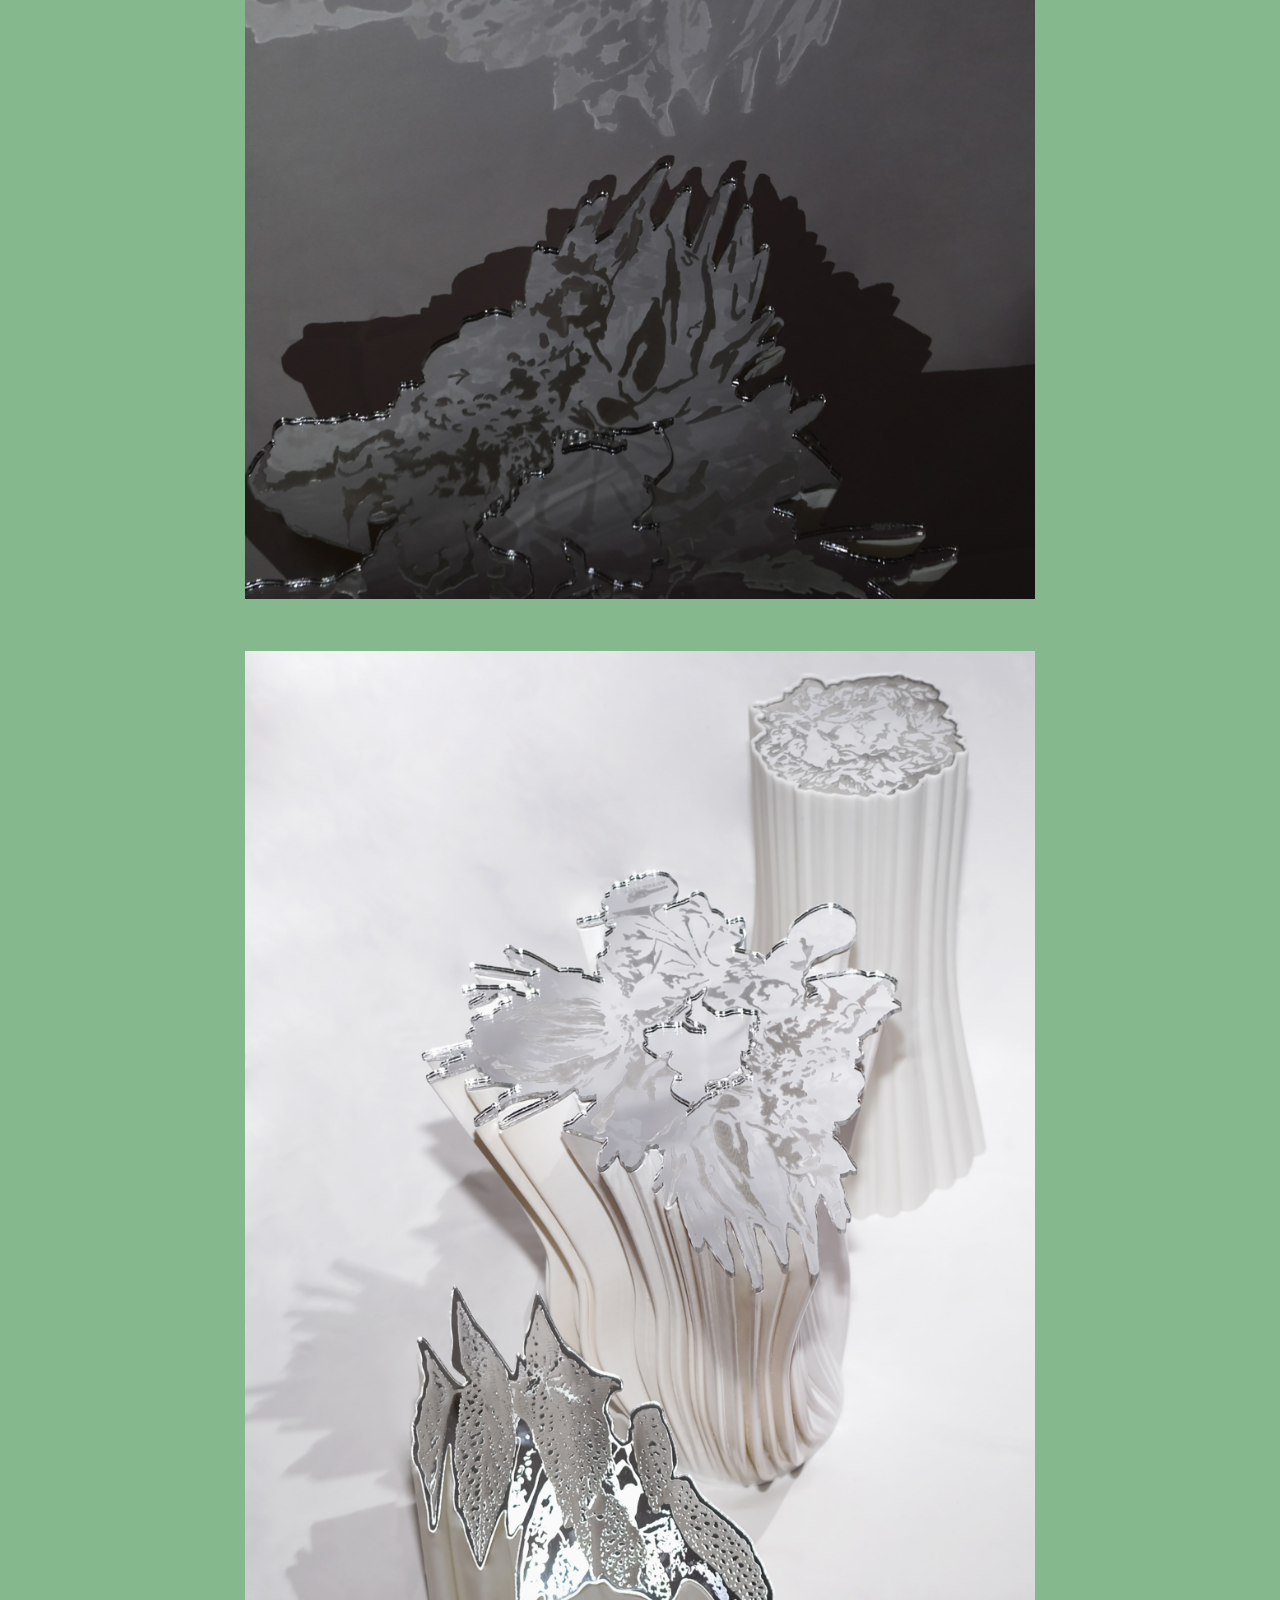
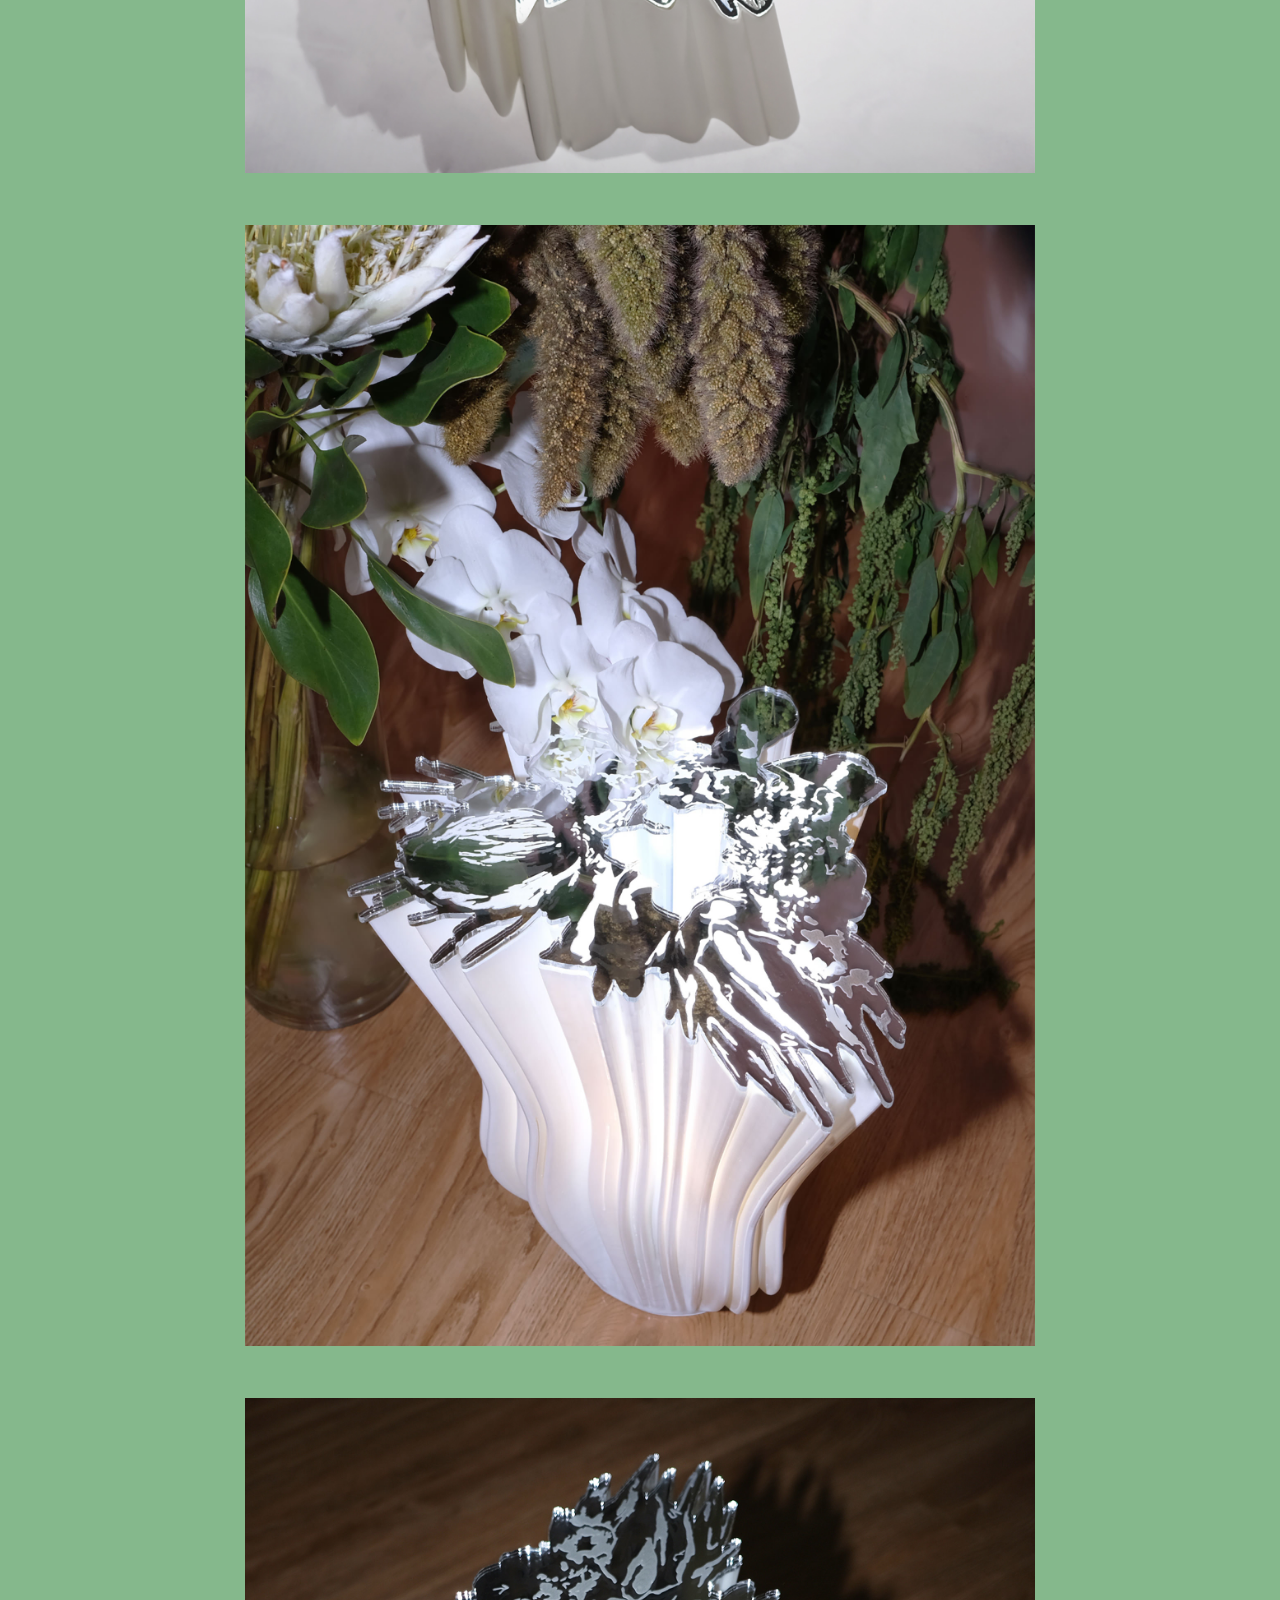
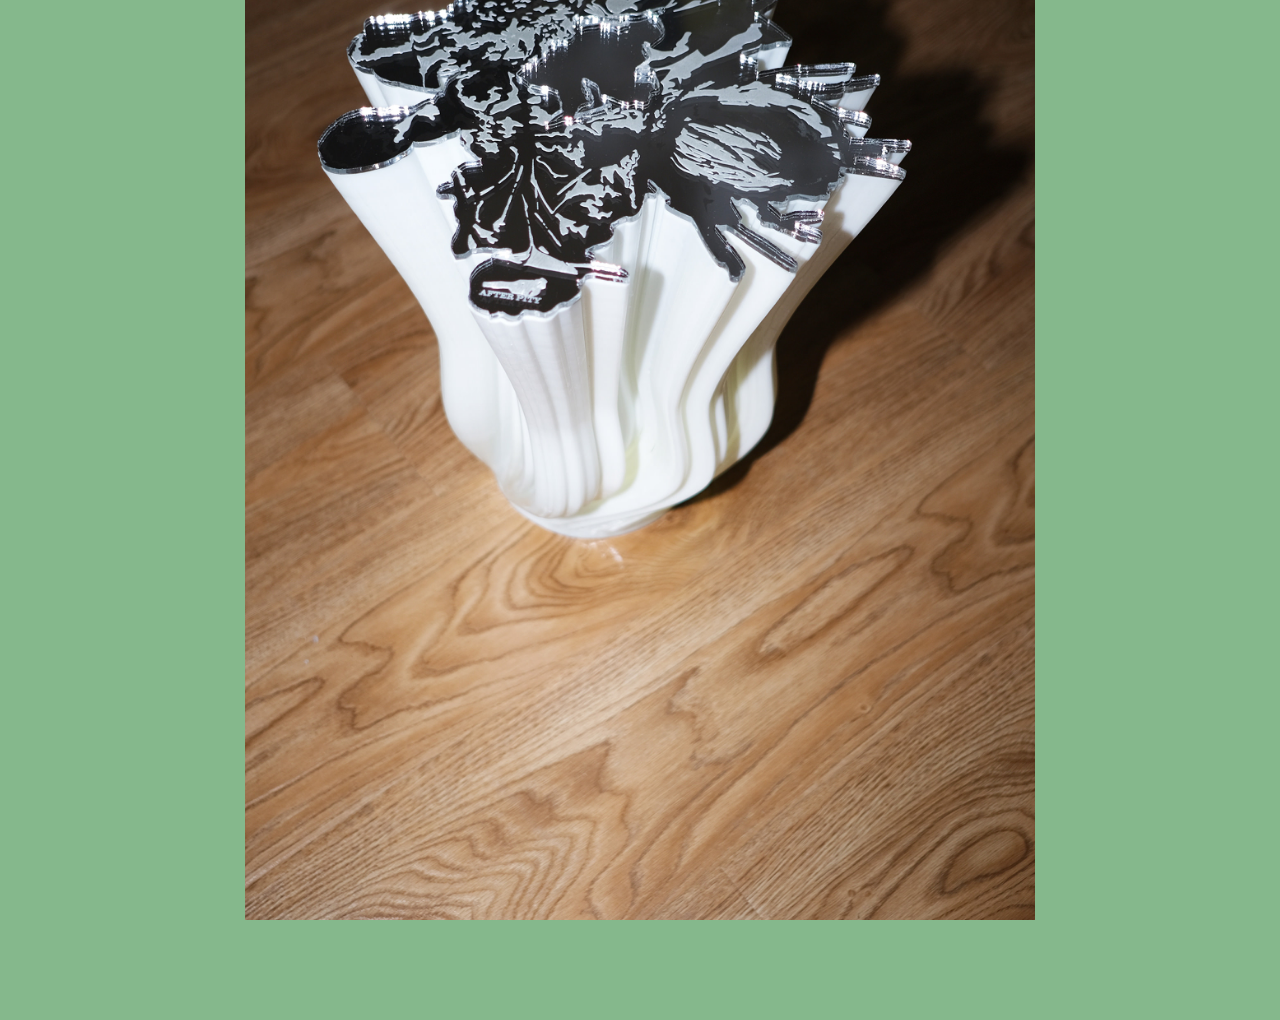
==== commit 2c95199b: "font update" ====
--- a/issue-1/after-flash/index.html
+++ b/issue-1/after-flash/index.html
@@ -5,7 +5,7 @@
     <meta name="viewport" content="width=device-width, initial-scale=1" />
     <meta http-equiv="Cache-Control" content="no-cache, no-store, must-revalidate" />
     <title></title>
-    <link rel="preload" href="assets/fonts/ChillKai-subset.woff2" as="font" type="font/woff2" crossorigin>
+    <link rel="preload" href="assets/fonts/ChillKai_AfterPity_HF1500_Site.woff2" as="font" type="font/woff2" crossorigin>
     <link rel="preload" href="assets/fonts/IBMDokument-Regular.otf" as="font" type="font/opentype" crossorigin>
     <link rel="icon" type="image/svg+xml" href="../../assets/icons/pigeon-black.svg">
     <link rel="stylesheet" href="../../assets/css/style.css" />
--- a/assets/css/style.css
+++ b/assets/css/style.css
@@ -4,8 +4,8 @@
 }
 @font-face {
     font-family: ChillKai;
-    /* src: url("../fonts/ChillKai_Big5.ttf") format("truetype"); */
-    src: url(../fonts/ChillKai_Big5.woff2) format("woff2");
+    src: url("../fonts/ChillKai_AfterPity_HF1500_Site.woff2") format("woff2");
+    /* src: url(../fonts/ChillKai_Big5.woff2) format("woff2"); */
     font-display: fallback;
 }
 /* @font-face {
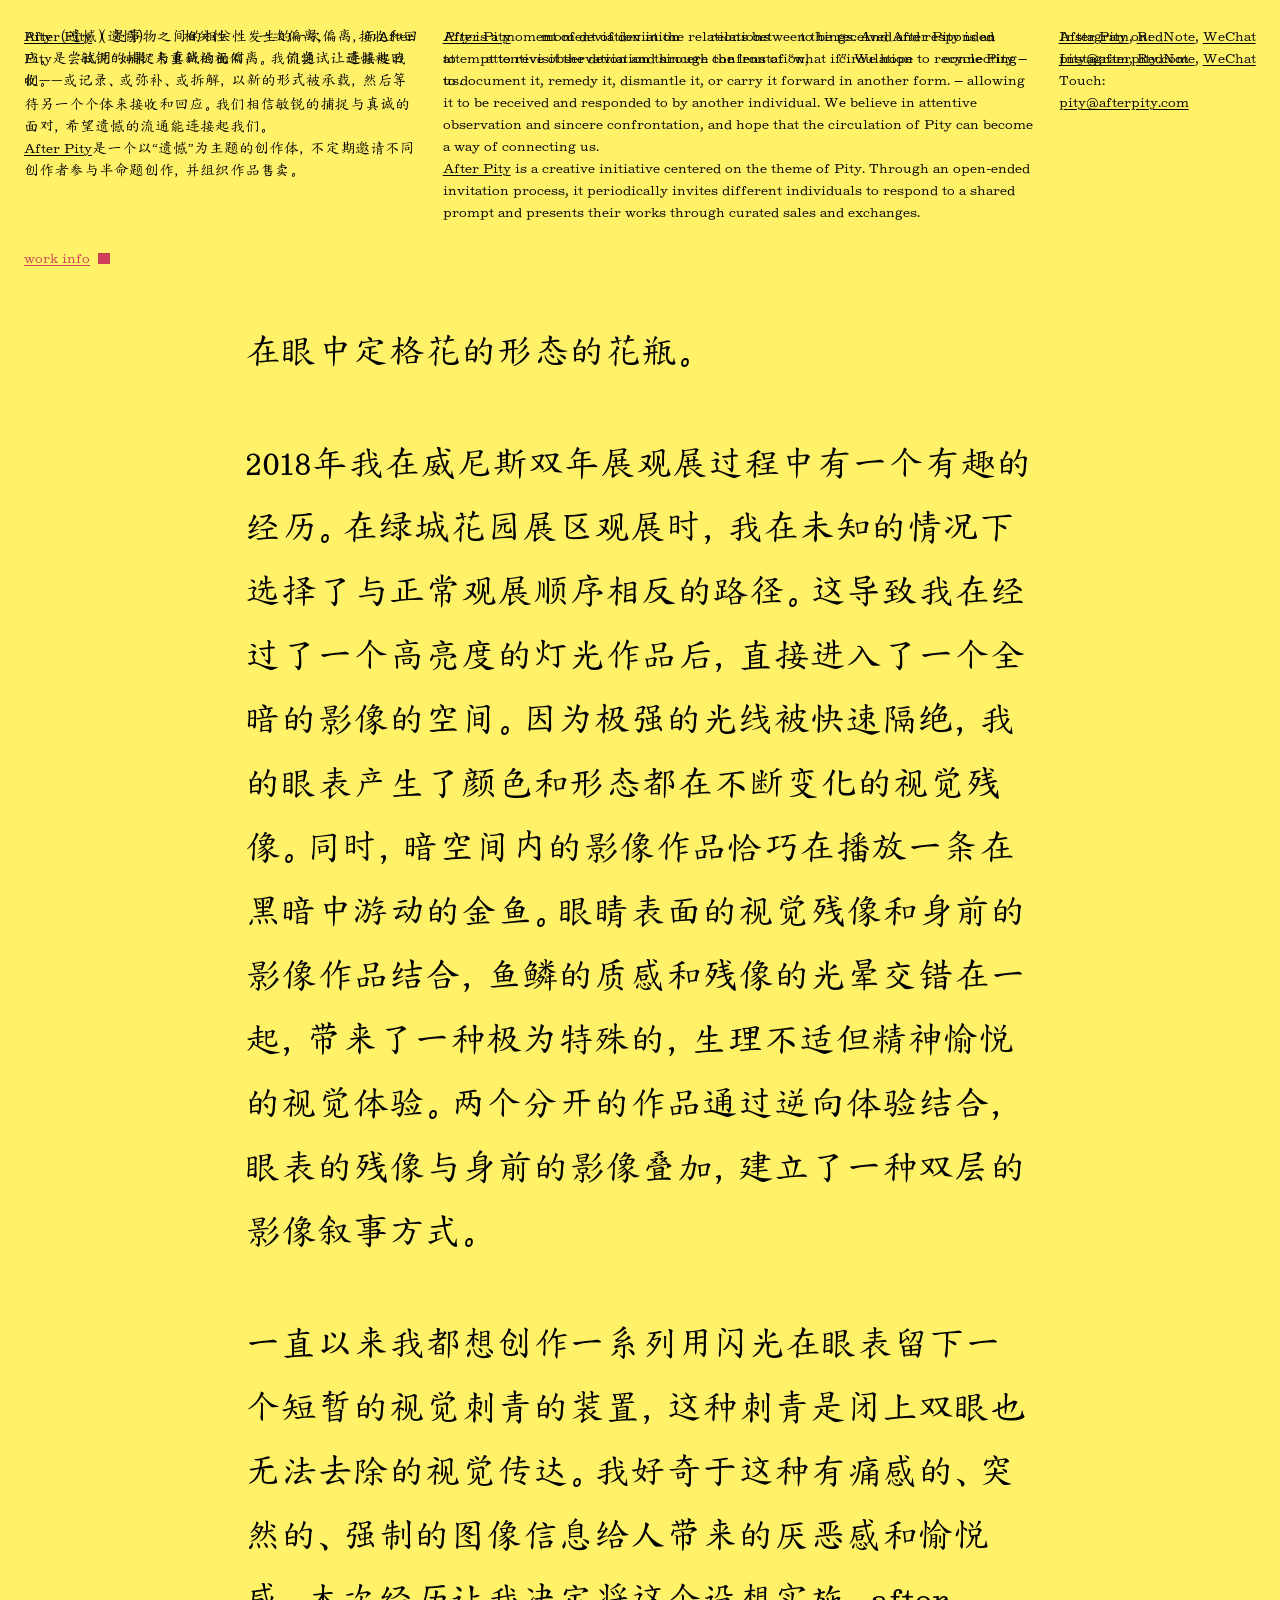
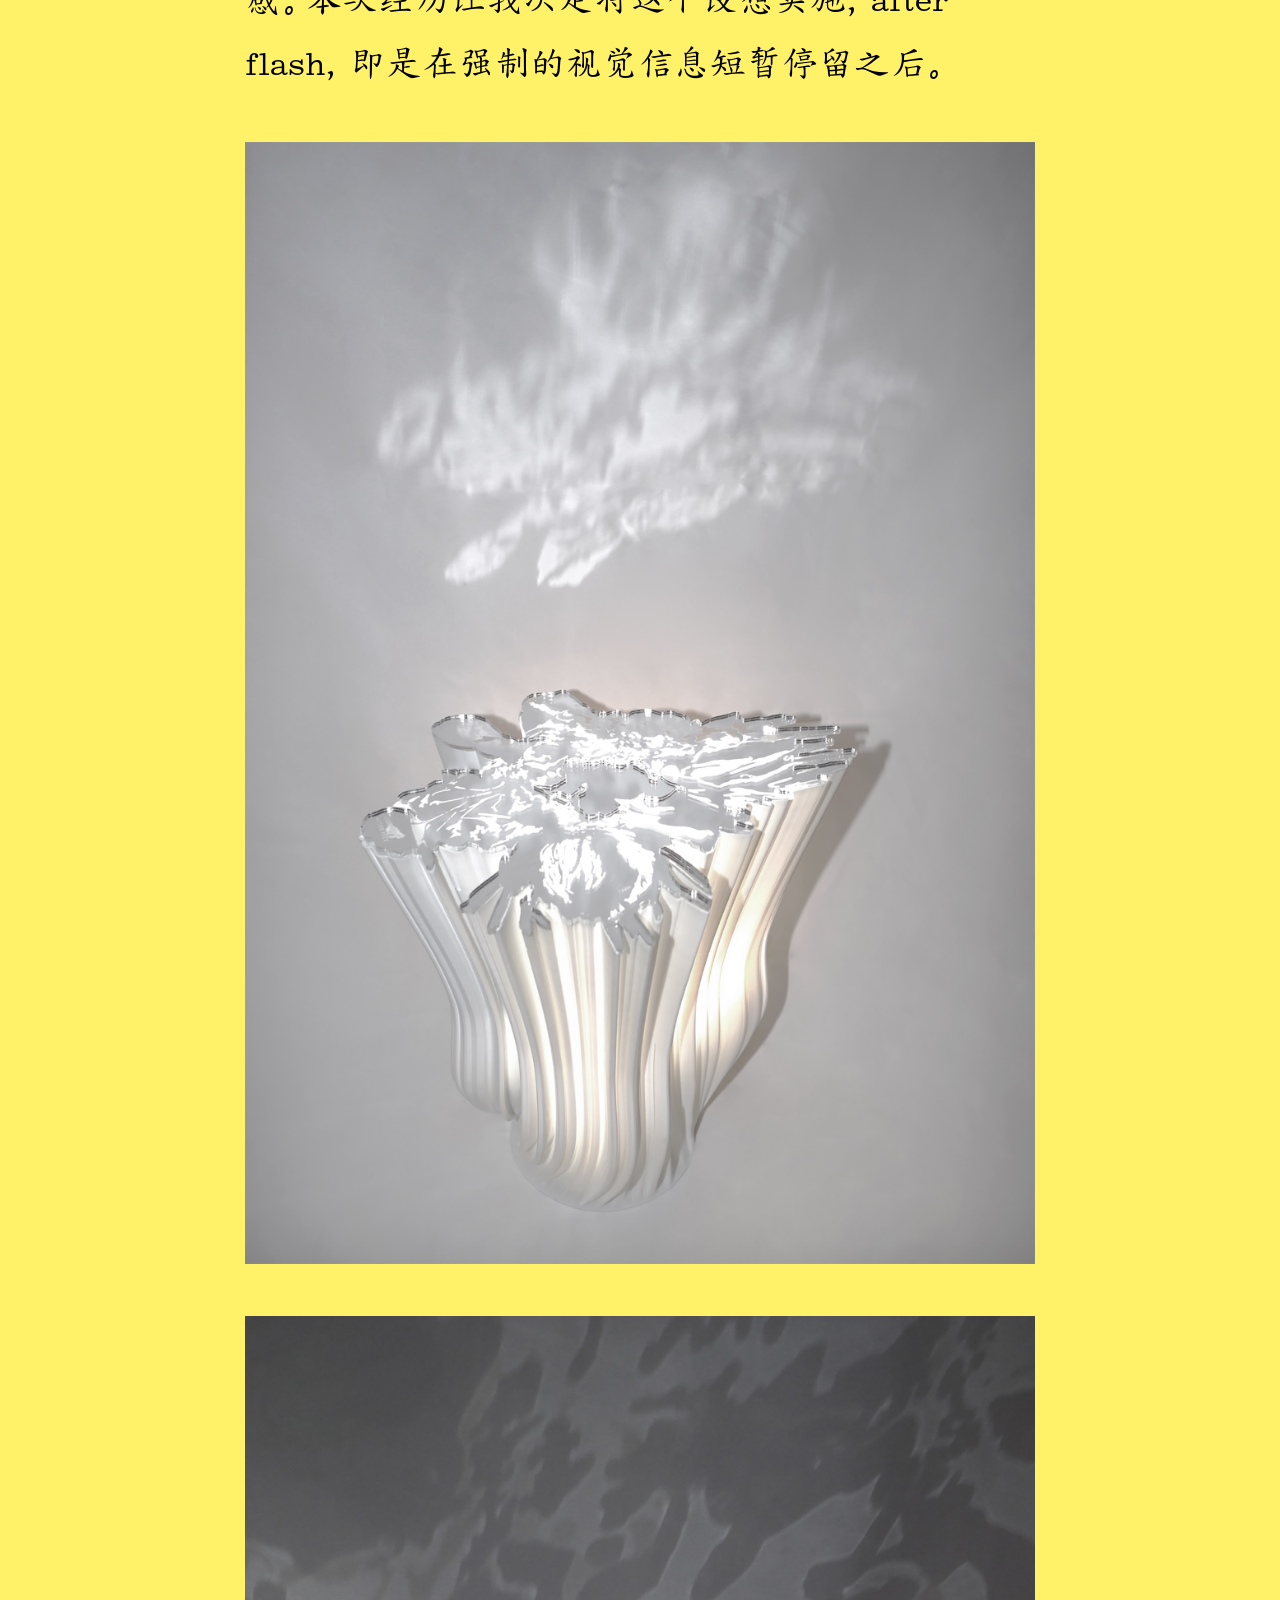
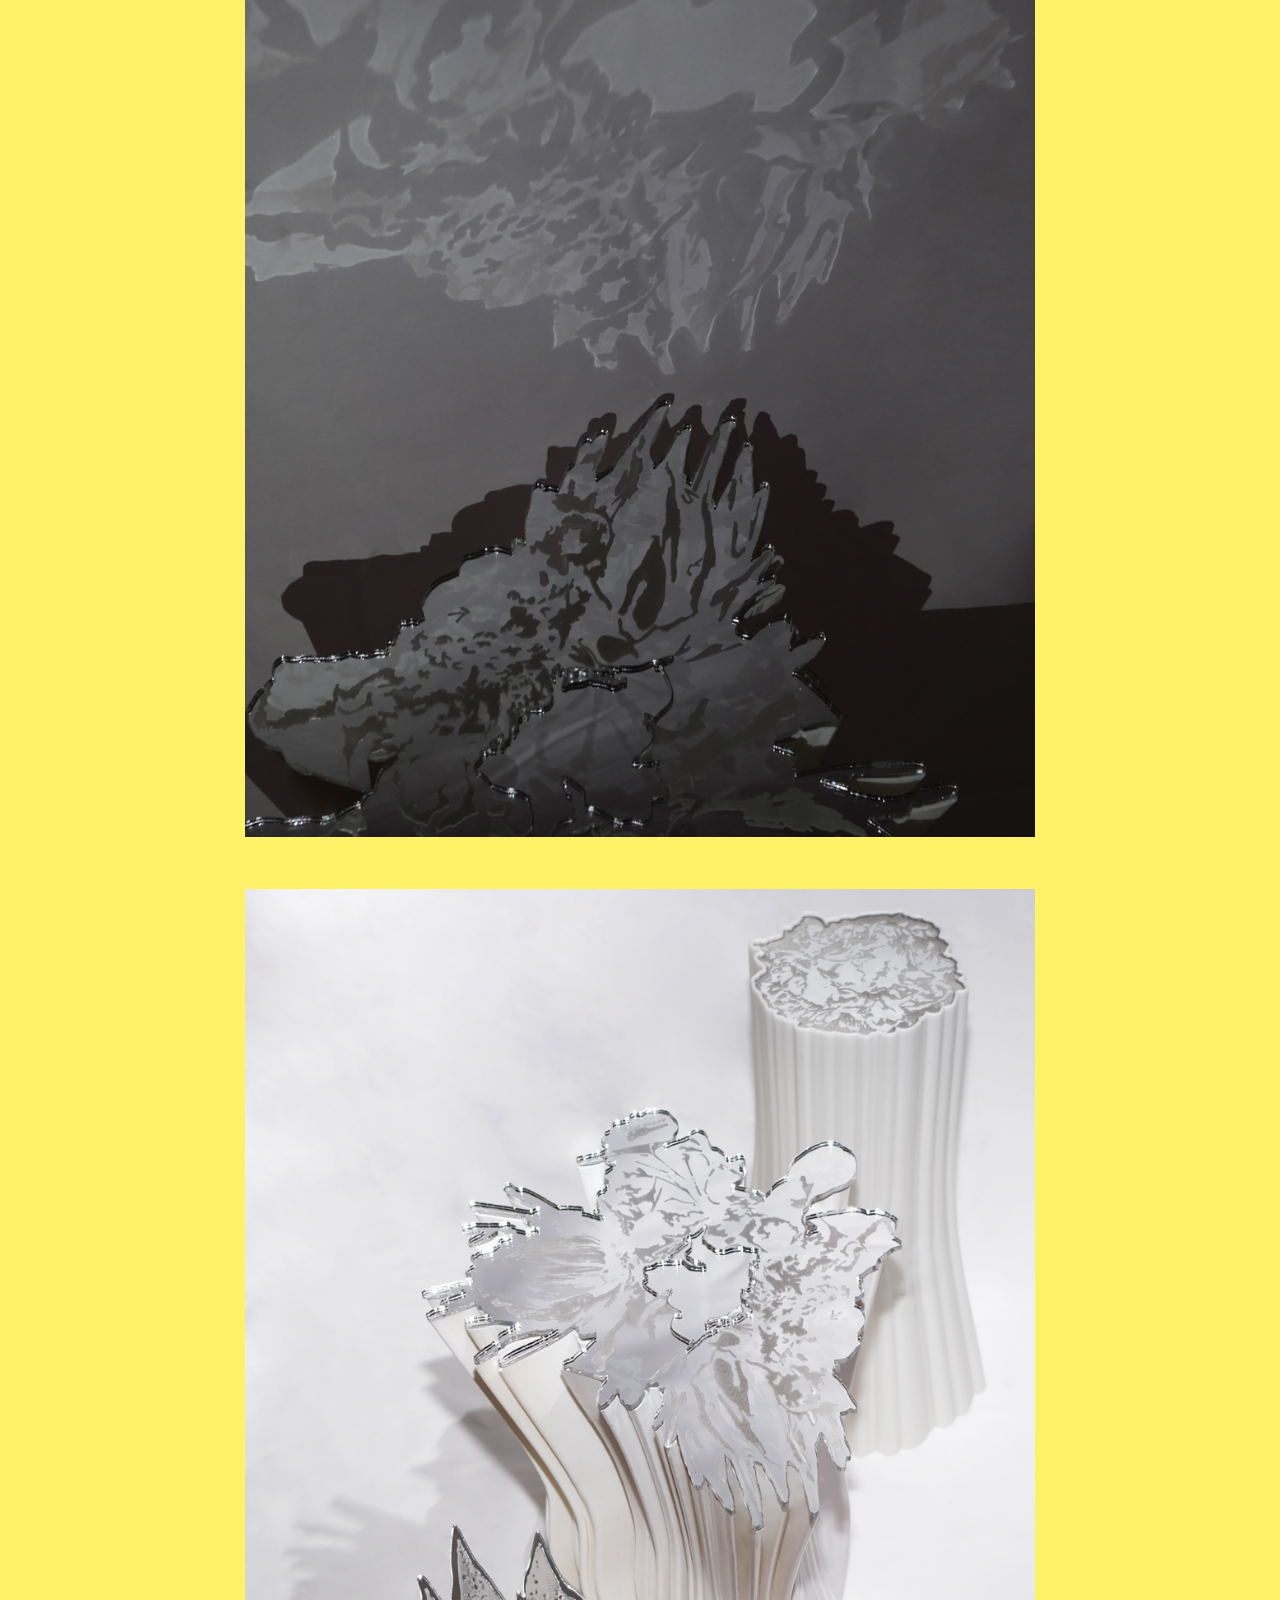
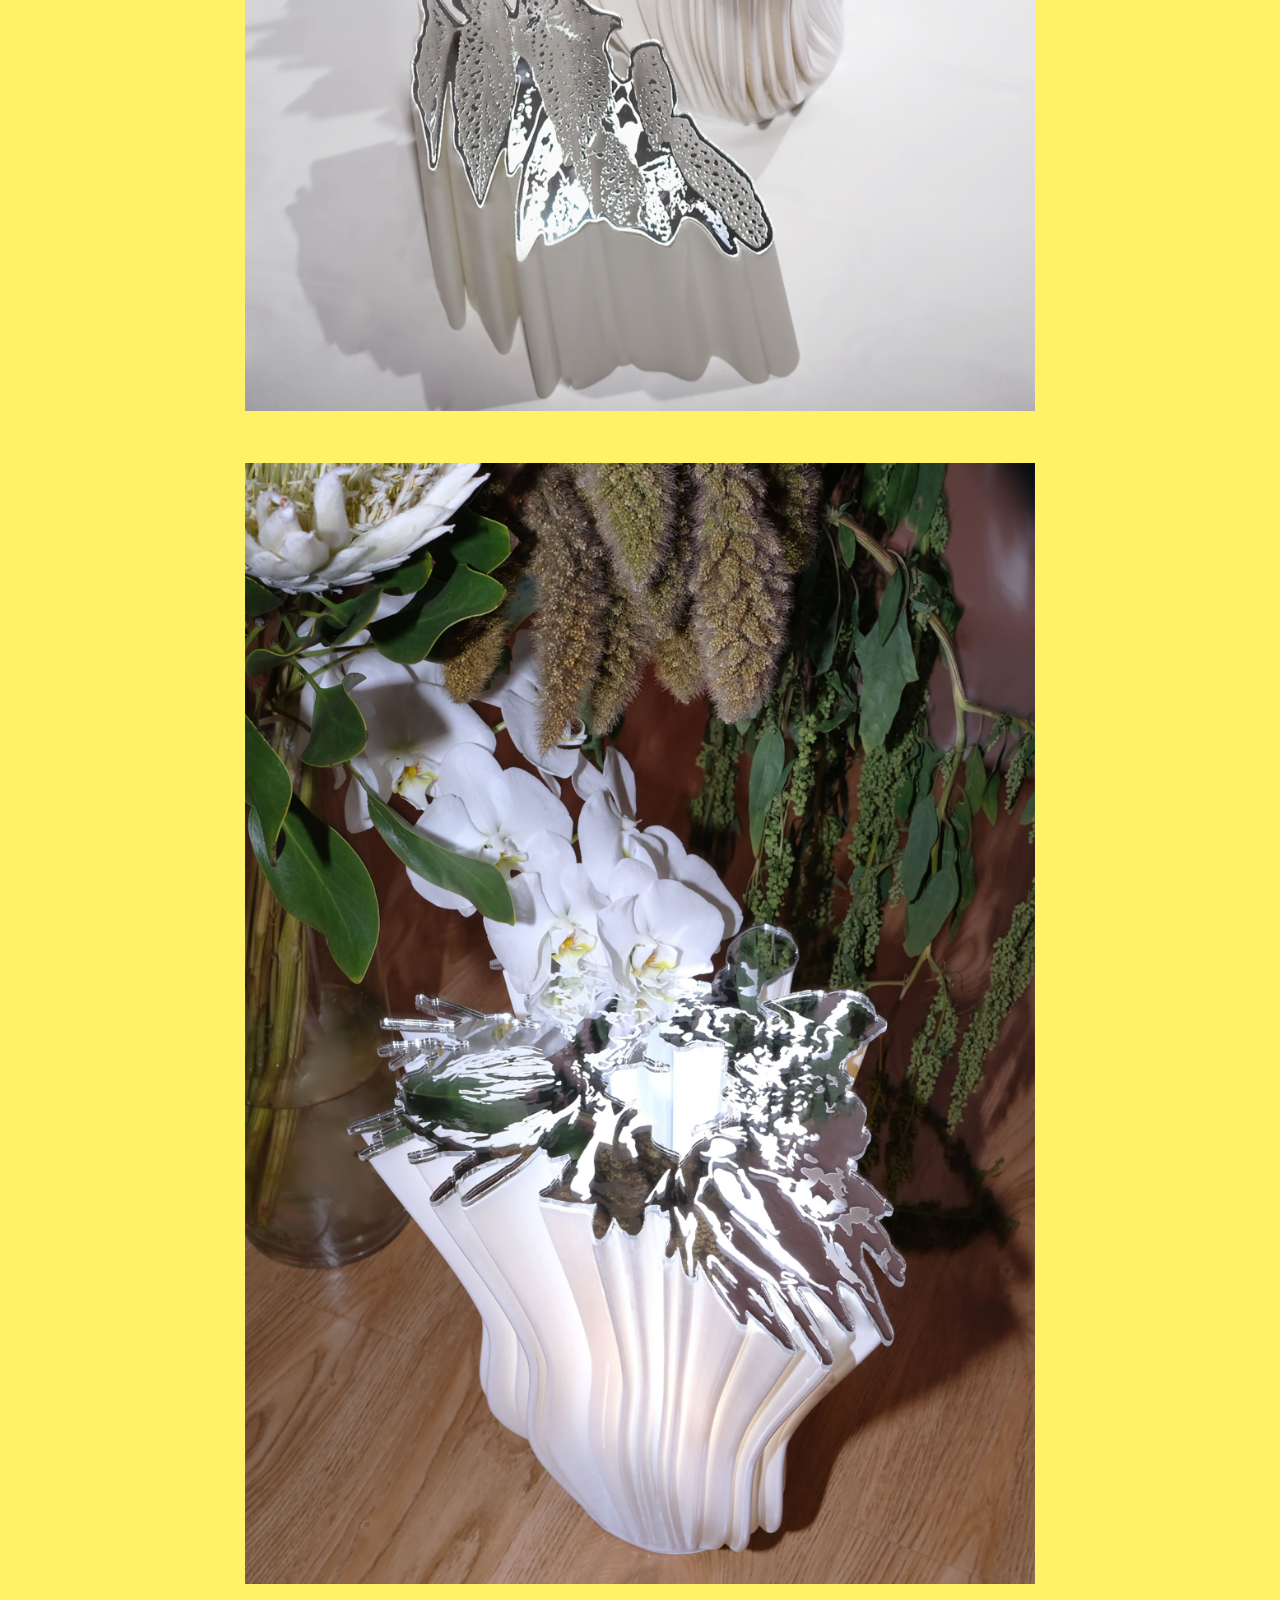
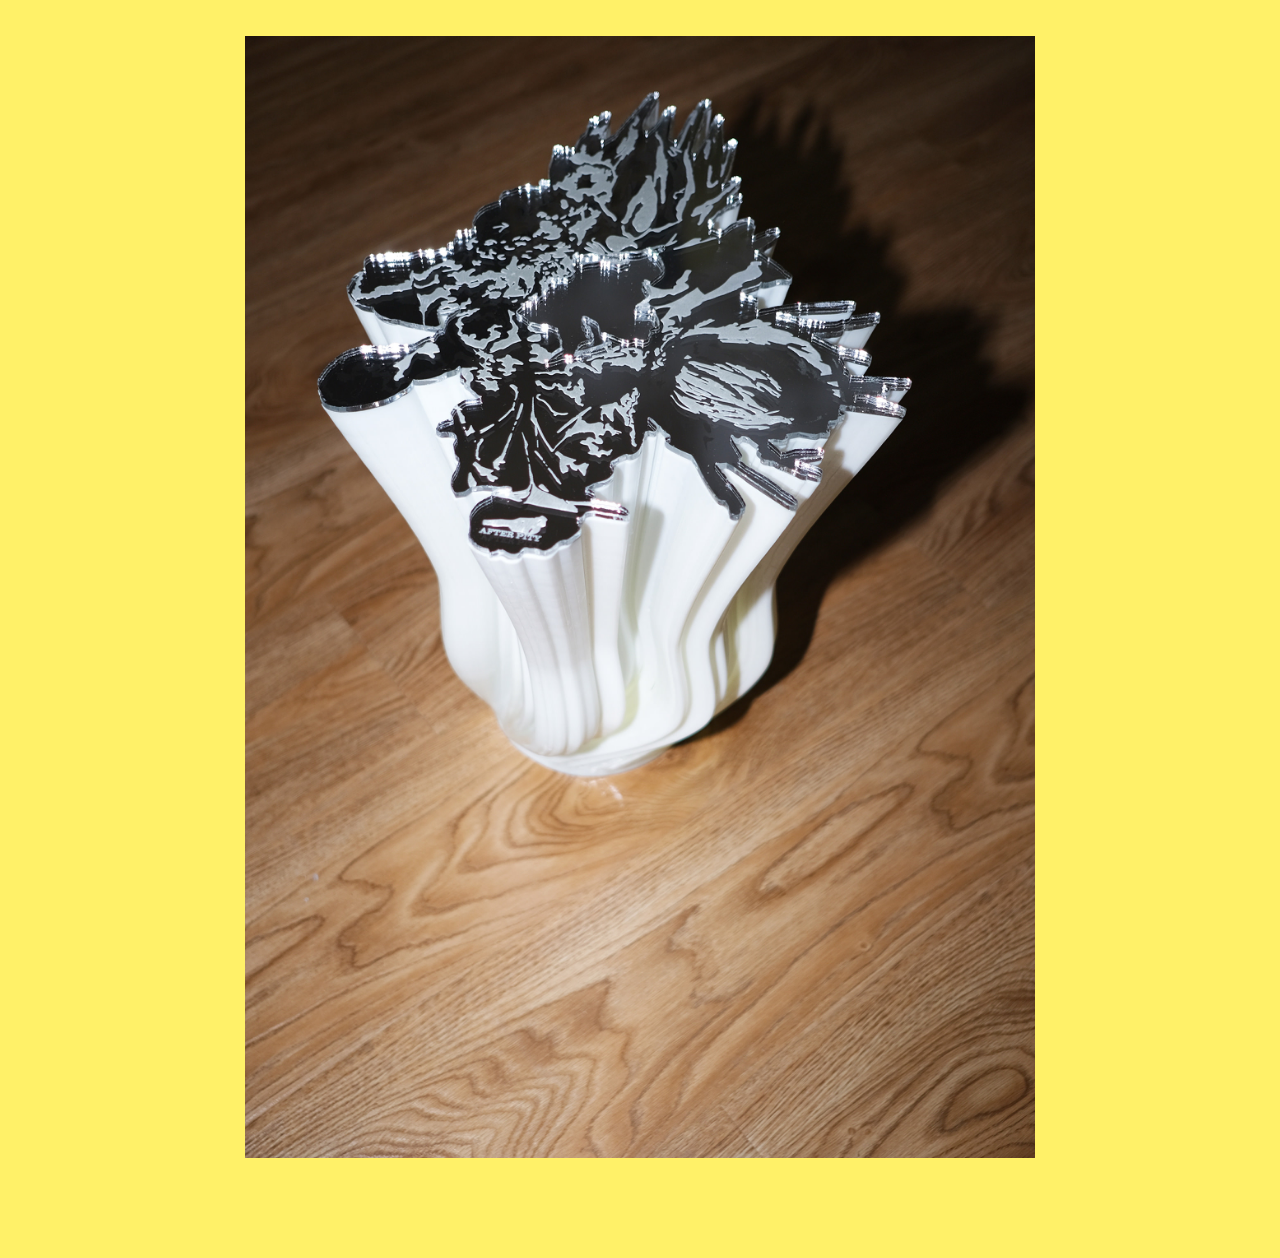
==== commit ce0e8410: "update" ====
--- a/issue-1/after-flash/index.html
+++ b/issue-1/after-flash/index.html
@@ -29,7 +29,7 @@
       </section>
 
       <section class="work-meta">
-        <div class="work-label">work info&ensp;<span class="dot"></span></div>
+        <div class="work-label"><a href="#">work info</a>&ensp;<span class="dot"></span></div>
         <div class="work-details">
           <div><p>作品名称</p><p id="work-title"></p></div>
           <div><p>作者名称</p><p id="author-name"></p></div>
--- a/assets/css/style.css
+++ b/assets/css/style.css
@@ -6,7 +6,6 @@
     font-family: ChillKai;
     src: url("../fonts/ChillKai_AfterPity_HF1500_Site.woff2") format("woff2");
     /* src: url(../fonts/ChillKai_Big5.woff2) format("woff2"); */
-    font-display: fallback;
 }
 /* @font-face {
     font-family: LXGWWenKai;
@@ -21,14 +20,17 @@
     --paddings-1x: 36px;
     --paddings-2x: 72px;
     --paddings-3x: 108px;
-
-    --intro-cn-font-size: 14px;
+    --author-padding-bottom: 42px;
+
+    --intro-cn-font-size: 16px;
     --intro-en-font-size: 16px;
     --intro-line-height: 24px;
+    --dot-size: 12px;
 
     --headline-cn-font-size: 84px;
     --headline-en-font-size: 84px;
-    --headline-line-height: 136px;
+    --headline-line-height: 124px;
+    --author-line-height: 21px;
 
     --body-cn-font-size: 56px;
     --body-en-font-size: 56px;
@@ -118,6 +120,9 @@
     transform: translate(-50%, -50%);
     transition:opacity 0.15s ease,
 }
+.mobile-cover {
+  display: none;
+}
 
 /* =========================
    Idle Pigeons
@@ -167,19 +172,19 @@
 .intro > div {
     min-width:0;
 }
-.intro-cn, .intro-mobile, .author-cn, .work-meta {
+.intro-cn, .intro-mobile, .work-meta {
     font-size: var(--intro-cn-font-size);
     line-height: var(--intro-line-height);
 }
-.intro-en, .intro-meta, .author-en {
+.intro-en, .intro-meta {
     font-size: var(--intro-en-font-size);
     line-height: var(--intro-line-height);
 }
-.intro a {
+.intro a, .work-meta a {
     text-decoration: underline 1px;
     text-underline-offset: 1.5px;
 }
-.intro a:hover {
+.intro a:hover, .work-meta a:hover {
     text-decoration: none;
 }
 .intro-mobile {
@@ -246,26 +251,42 @@
 .headline-en {
     font-size: var(--headline-en-font-size);
     line-height: var(--headline-line-height);
+    -webkit-hyphens: auto;
+    -ms-hyphens: auto;
+    hyphens: auto;
 }
 aside.author {
-    display: inline-block;
+    display: inline-flex;
+    flex-flow: column nowrap;
+    justify-content: center;
+    align-content: center;
+    align-items: center;
+    vertical-align: middle;
+
     padding: 0 var(--paddings-1x);
-    padding-bottom: 18px;
+    padding-bottom: var(--author-padding-bottom);
     height: 0;
-    align-self: center;
-    transform: translateY(-50%);
-
-    font-size: var(--intro-cn-font-size);
-    line-height: var(--intro-line-height);
+    width: max-content;
 }
 aside.author > div {
-    transform: translateY(-50%);
+    /* transform: translateY(-50%); */
     display: flex;
     flex-flow: column nowrap;
     justify-content: center;
     align-content: center;
     align-items: center;
-}
+    vertical-align: middle;
+}
+.author-cn {
+    font-size: var(--intro-cn-font-size);
+    line-height: var(--author-line-height);
+}
+.author-en {
+    font-size: var(--intro-en-font-size);
+    line-height: var(--author-line-height);
+}
+
+
 
 /* =========================
    右下角鸽子
@@ -310,10 +331,44 @@
 }
 .dot {
     display: inline-block;
-    width: 12px;
-    height: 12px;
+    width: var(--dot-size);
+    height: var(--dot-size);
     background-color: var(--text-color);
+    border: var(--text-color) 1px inside;
     transform: translateY(1px);
+}
+.work-meta.is-open .dot {
+  background-color: transparent;
+  border: 1px solid var(--text-color);
+}
+.dot::before, .dot::after {
+  content: "";
+  position: absolute;
+  left: 50%;
+  top: 50%;
+  width: 140%;
+  height: 1px;
+  background-color: var(--text-color);
+  transform-origin: center;
+  opacity: 0;
+}
+.work-meta.is-open .dot::before {
+  opacity: 1;
+  transform:
+    translate(-50%, -50%)
+    rotate(45deg);
+}
+.work-meta.is-open .dot::after {
+  opacity: 1;
+  transform:
+    translate(-50%, -50%)
+    rotate(-45deg);
+}
+.work-details {
+  display: none;
+}
+.work-meta.is-open .work-details {
+  display: block;
 }
 .work-details > div {
     display: grid;
@@ -321,8 +376,6 @@
         minmax(0,1fr)
         minmax(0,3fr);
     column-gap: var(--paddings-1x);
-}
-.work-details > div {
     min-width:0;
 }
 
@@ -371,13 +424,17 @@
 /* Desktop XL */
 @media (min-width:2000px){
     :root {
-        --intro-cn-font-size: 15px;
-        --intro-en-font-size: 16px;
-        --intro-line-height: 25px;
+        --author-padding-bottom: 60px;
+
+        --intro-cn-font-size: 18px;
+        --intro-en-font-size: 18px;
+        --intro-line-height: 27px;
+        --dot-size: 13.5px;
 
         --headline-cn-font-size: 96px;
         --headline-en-font-size: 96px;
-        --headline-line-height: 154px;
+        --headline-line-height: 144px;
+        --author-line-height: 23px;
 
         --body-cn-font-size: 64px;
         --body-en-font-size: 64px;
@@ -386,7 +443,6 @@
         --pigeon-h: 75px;
         --pigeon-w: 190px;
     }
-
 }
 
 /* Tablet Horizontal */
@@ -395,25 +451,25 @@
         --paddings-1x: 24px;
         --paddings-2x: 48px;
         --paddings-3x: 72px;
-
-        --intro-cn-font-size: 13px;
-        --intro-en-font-size: 14px;
-        --intro-line-height: 20px;
+        --author-padding-bottom: 30px;
+
+        --intro-cn-font-size: 15px;
+        --intro-en-font-size: 15px;
+        --intro-line-height: 22px;
+        --dot-size: 11.5px;
 
         --headline-cn-font-size: 64px;
         --headline-en-font-size: 64px;
         --headline-line-height: 96px;
+        --author-line-height: 18px;
 
         --body-cn-font-size: 36px;
         --body-en-font-size: 36px;
-        --body-line-height: 54px;
+        --body-line-height: 64px;
 
         --pigeon-h: 45px;
         --pigeon-w: 114px;
     }
-    aside.author > div {
-        transform: translateY(-46%);
-    }    
 }
 
 /* Tablet Vertical */
@@ -431,11 +487,12 @@
     .intro-cn, .intro-en {
         display: none;
     }
+    aside.author {
+        flex-flow: row nowrap;
+        gap: 0 var(--paddings-1x);
+    }
     aside.author > div {
-        transform: translateY(-40%);
         max-height: 80px;
-        flex-flow: column wrap;
-        gap: 0 var(--paddings-1x);
     }
     .work-meta {
         grid-template-columns: 1fr 2fr;
@@ -451,14 +508,17 @@
         --paddings-1x: 18px;
         --paddings-2x: 36px;
         --paddings-3x: 54px;
-
-        --intro-cn-font-size: 12px;
-        --intro-en-font-size: 12px;
-        --intro-line-height: 20px;
+        --author-padding-bottom: 16px;
+
+        --intro-cn-font-size: 14px;
+        --intro-en-font-size: 14px;
+        --intro-line-height: 21px;
+        --dot-size: 10.5px;
 
         --headline-cn-font-size: 36px;
         --headline-en-font-size: 36px;
-        --headline-line-height: 64px;
+        --headline-line-height: 54px;
+        --author-line-height: 16.5px;
 
         --body-cn-font-size: 24px;
         --body-en-font-size: 24px;
@@ -467,7 +527,17 @@
         --pigeon-h: 30px;
         --pigeon-w: 76px;
     }
-    aside.author > div {
-        transform: translateY(-32%);
+}
+
+@media (hover: none) {
+    .image-cursor {
+        display: none;
+    }
+    img.mobile-cover {
+        display: inline;
+        height: var(--headline-cn-font-size);
+        align-self: center;
+        transform: translateY(20%) scale(1.1);
+        margin-right: 8px;
     }
 }
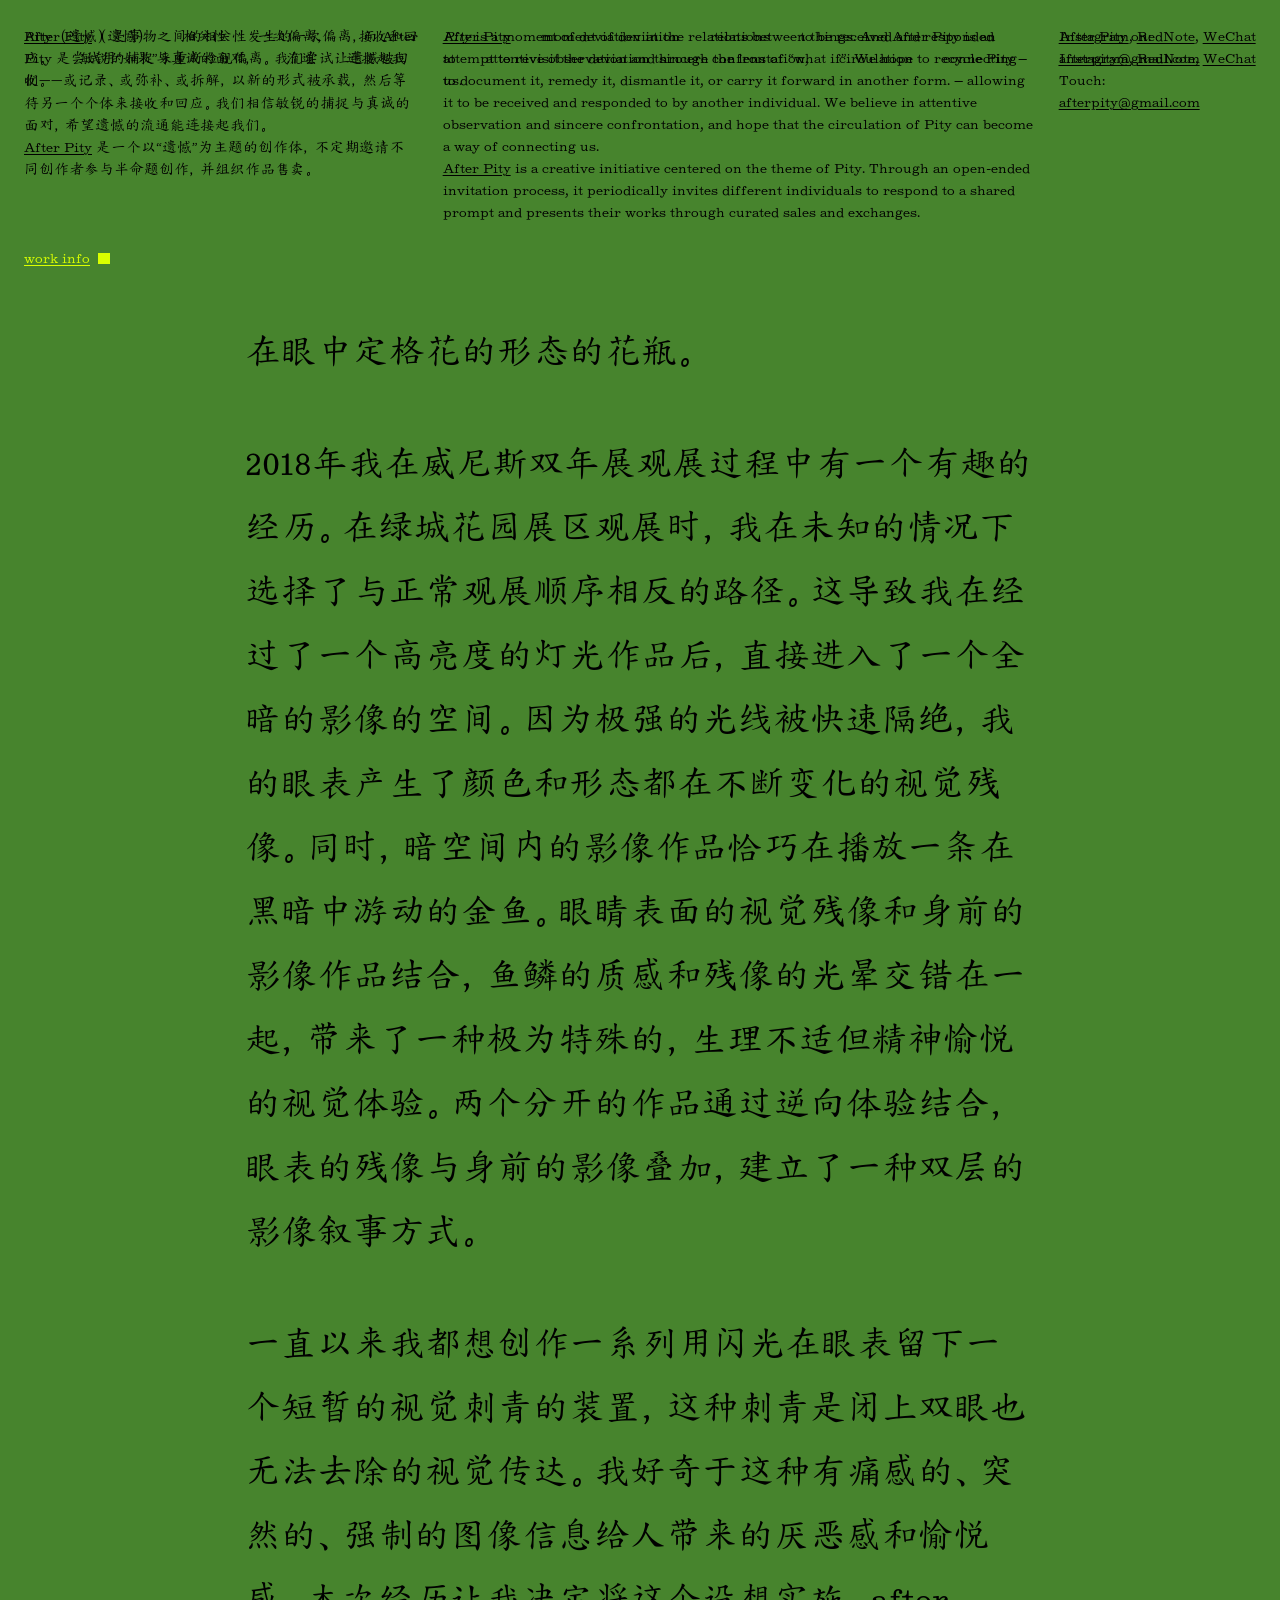
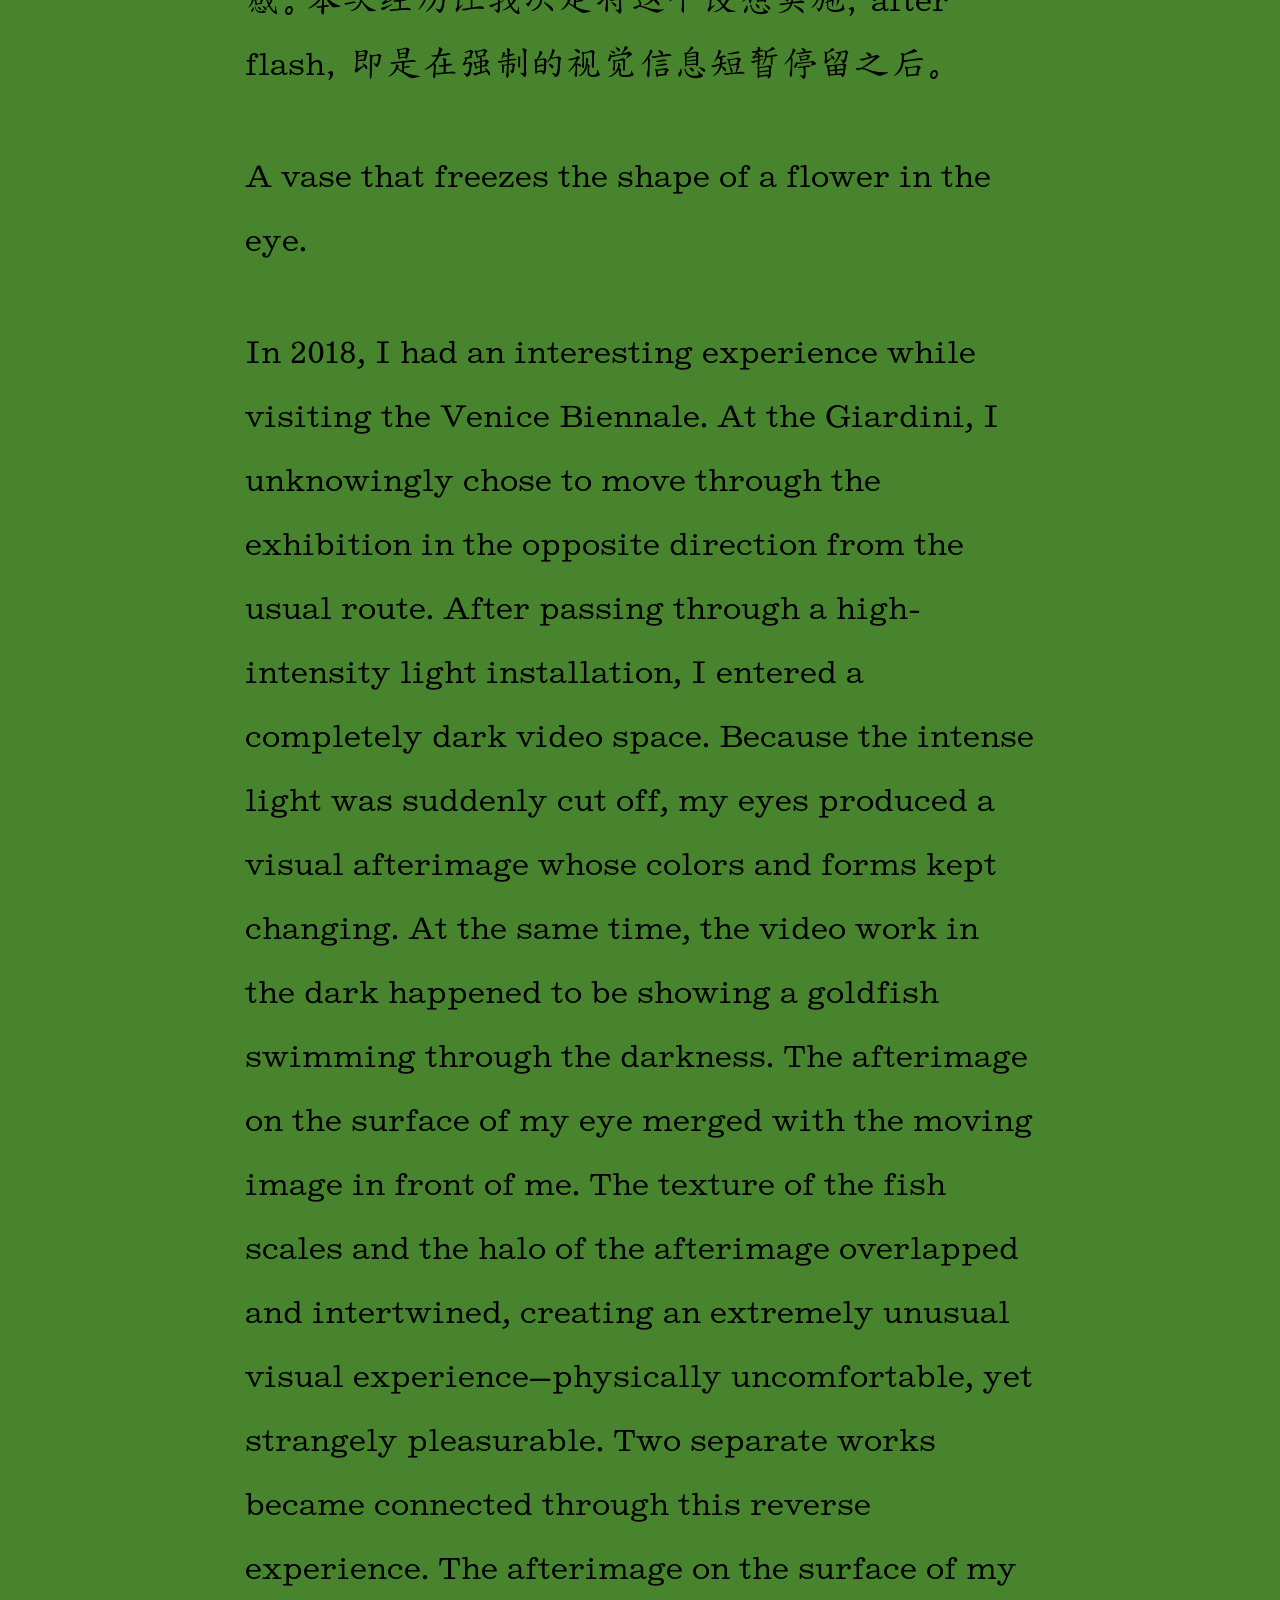
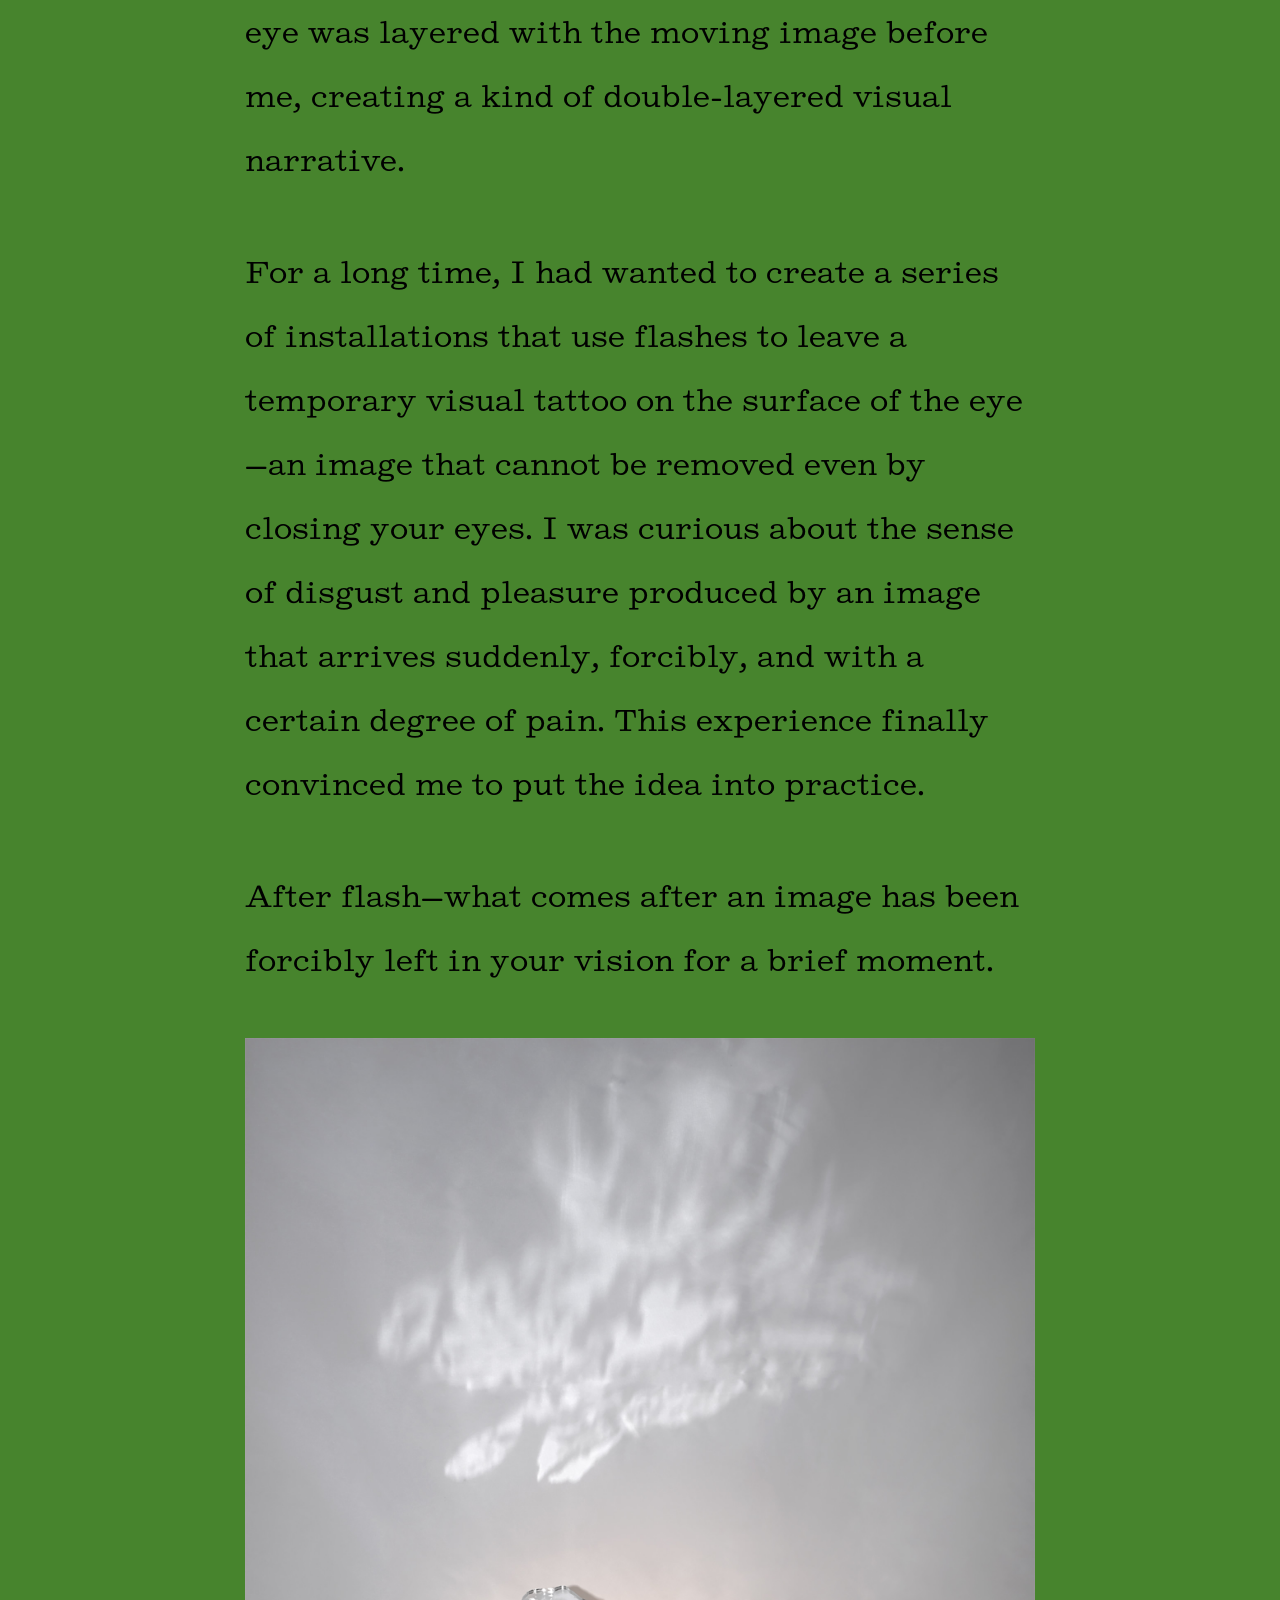
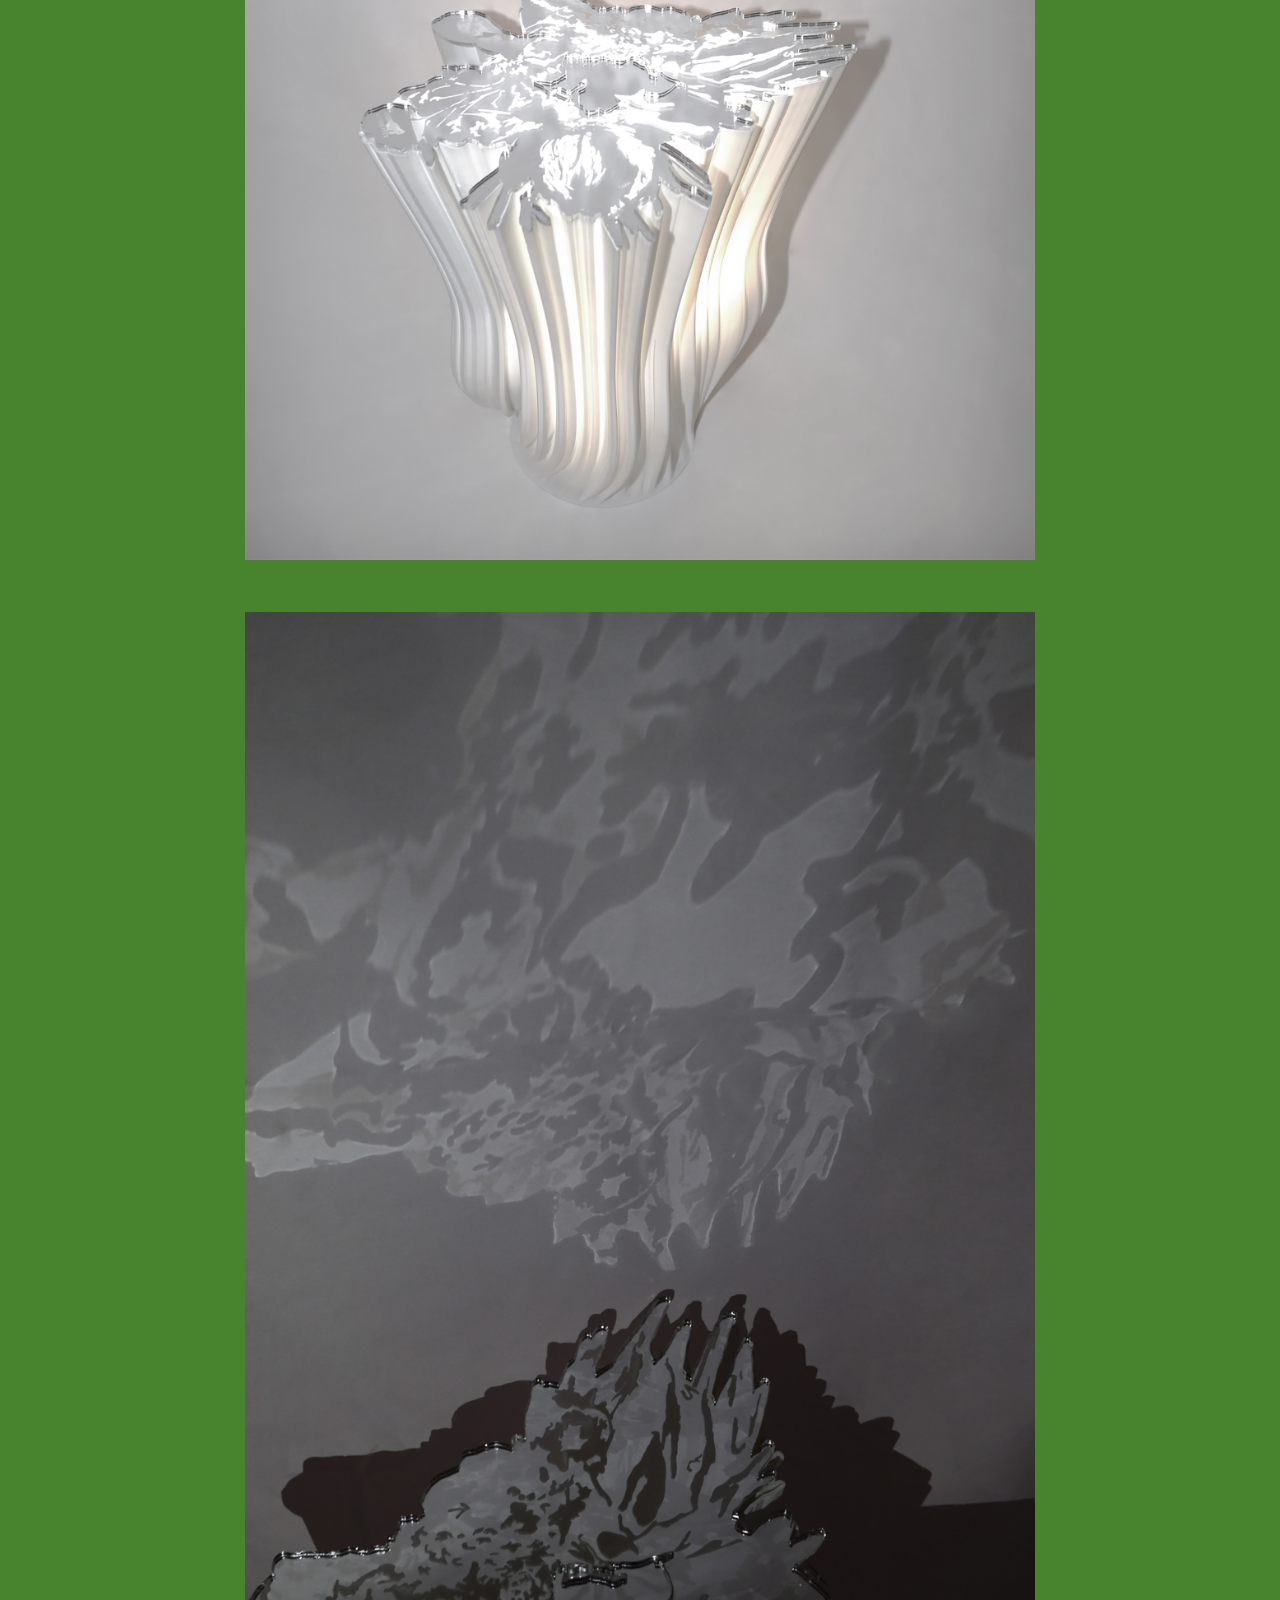
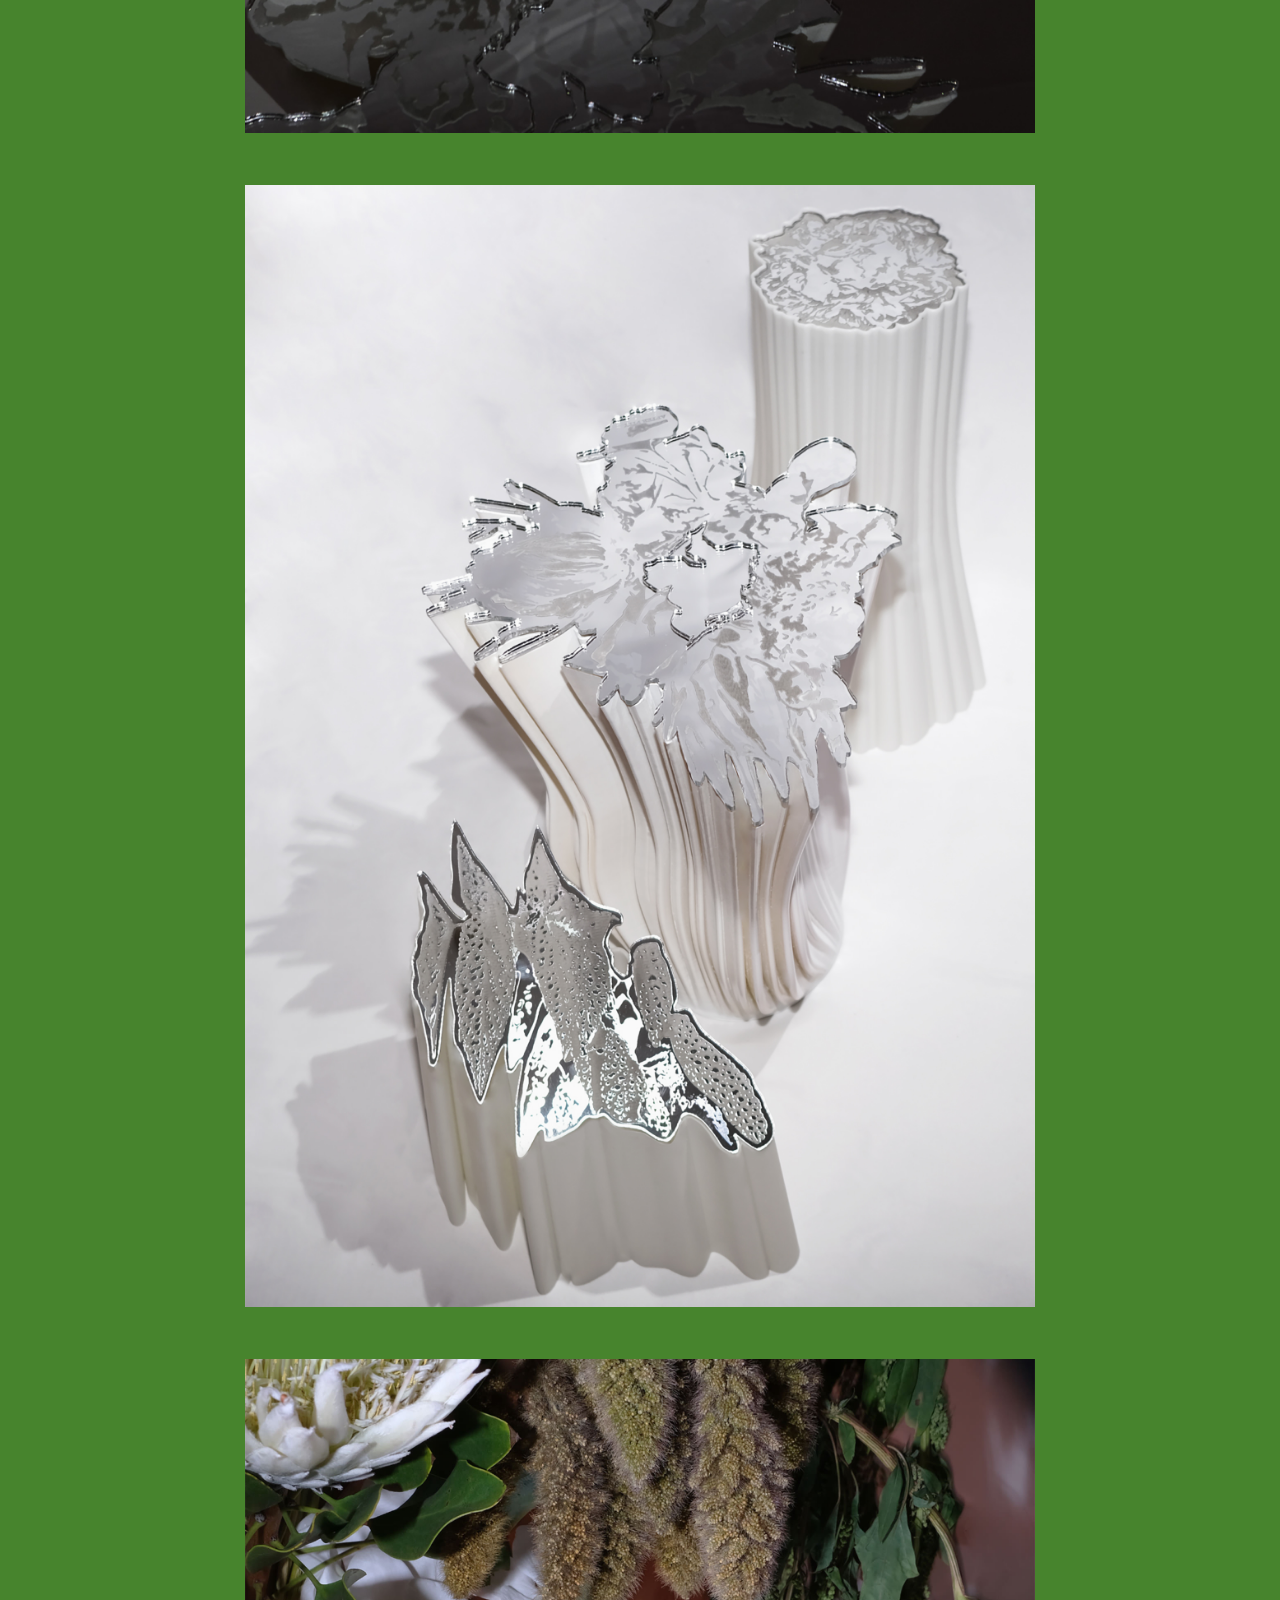
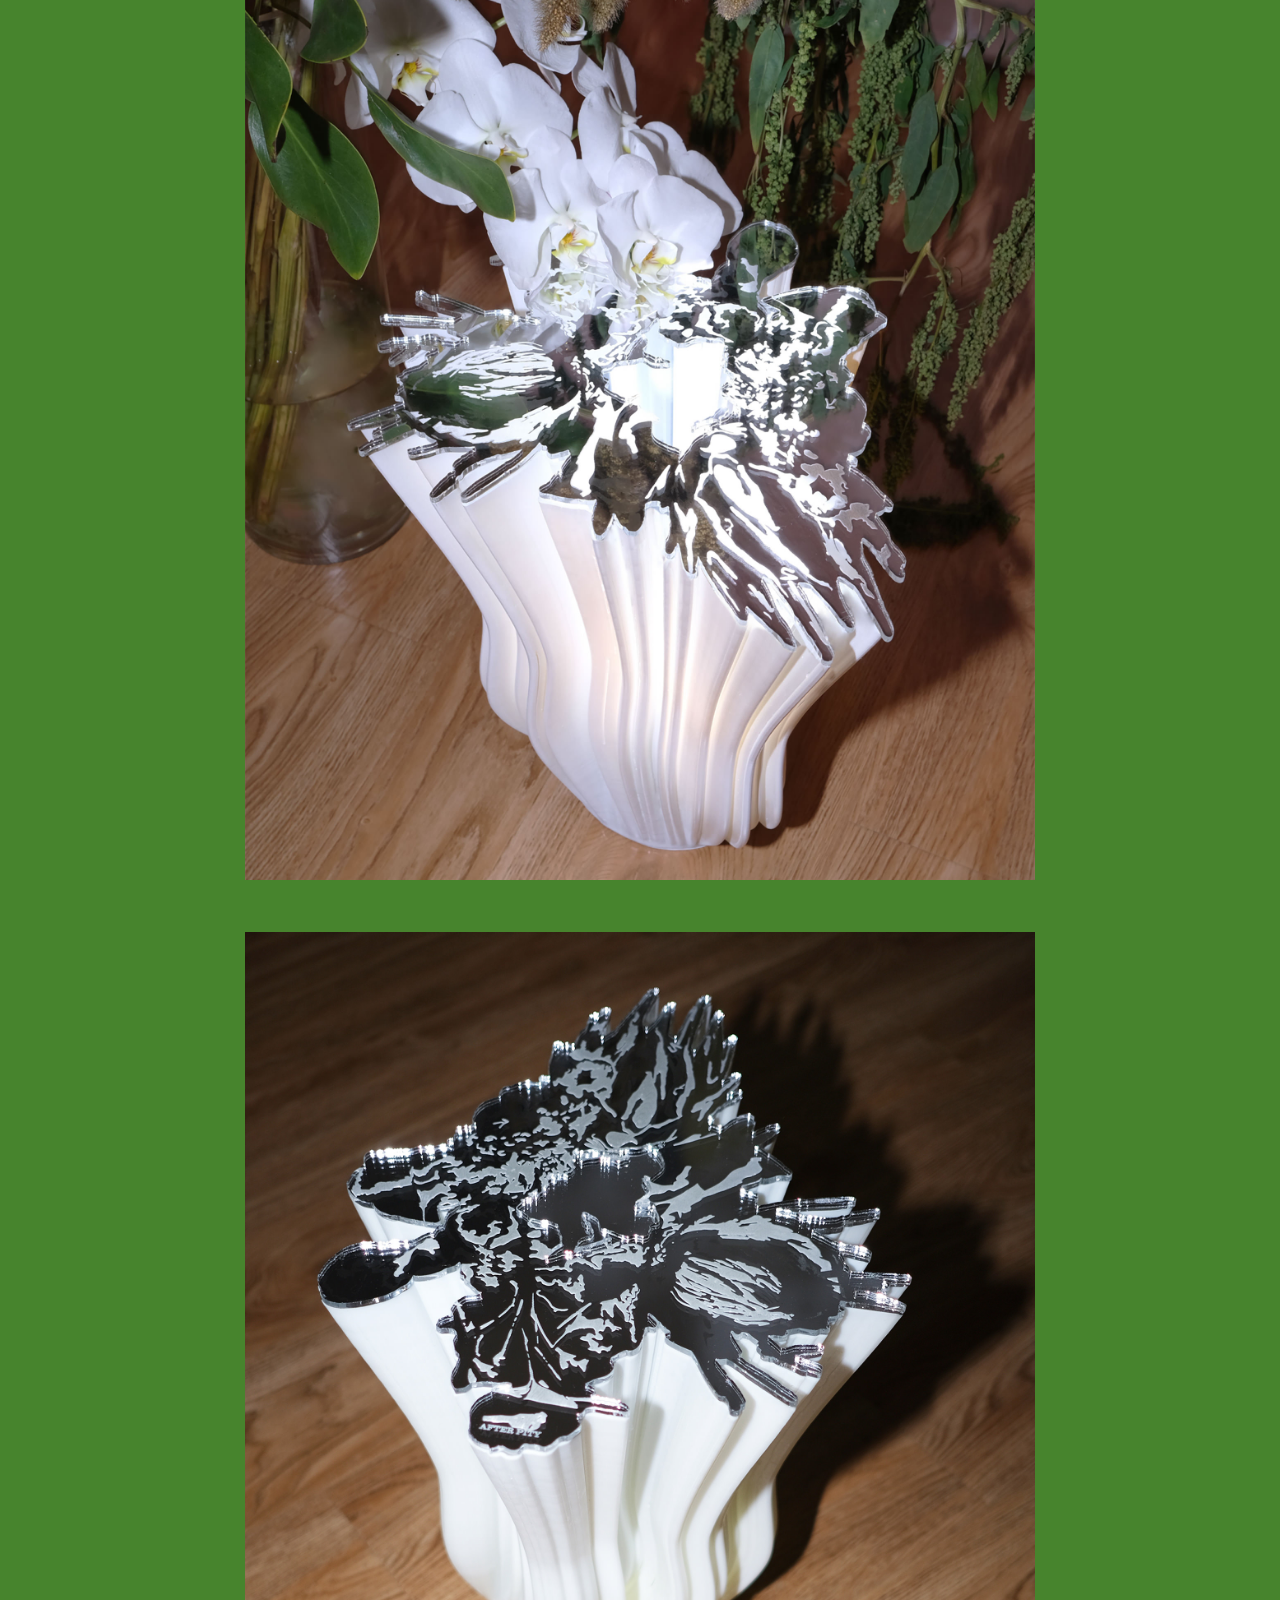
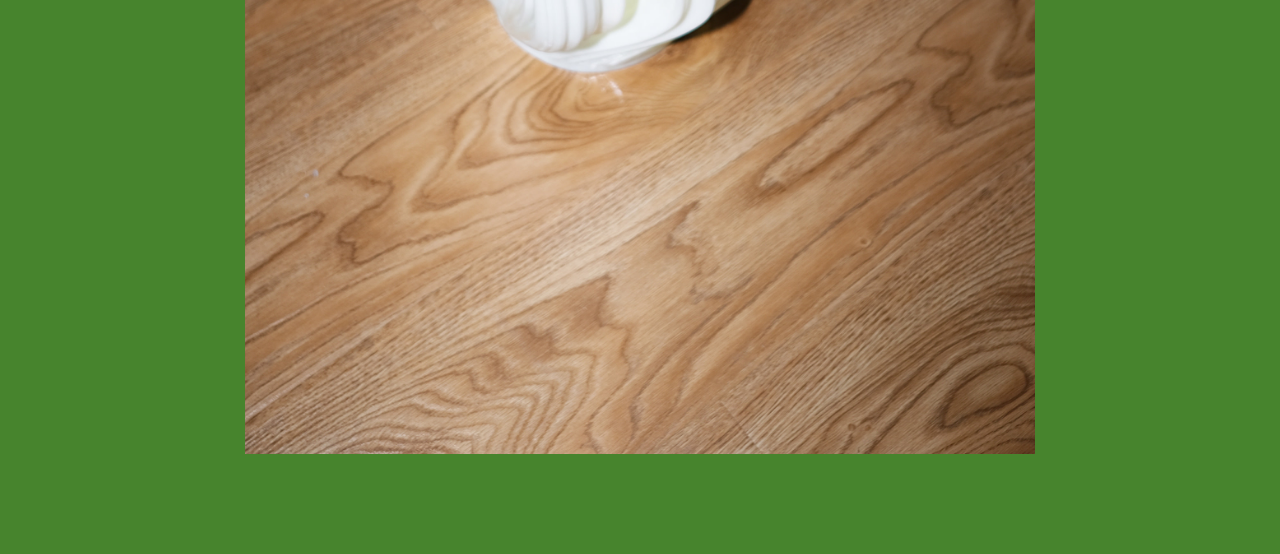
==== commit 02374c75: "update" ====
--- a/issue-1/after-flash/index.html
+++ b/issue-1/after-flash/index.html
@@ -5,8 +5,8 @@
     <meta name="viewport" content="width=device-width, initial-scale=1" />
     <meta http-equiv="Cache-Control" content="no-cache, no-store, must-revalidate" />
     <title></title>
-    <link rel="preload" href="assets/fonts/ChillKai_AfterPity_HF1500_Site.woff2" as="font" type="font/woff2" crossorigin>
-    <link rel="preload" href="assets/fonts/IBMDokument-Regular.otf" as="font" type="font/opentype" crossorigin>
+    <link rel="preload" href="../../assets/fonts/ChillKai_AfterPity_Site.woff2" as="font" type="font/woff2" crossorigin>
+    <link rel="preload" href="../../assets/fonts/IBMDokument-Regular.otf" as="font" type="font/opentype" crossorigin>
     <link rel="icon" type="image/svg+xml" href="../../assets/icons/pigeon-black.svg">
     <link rel="stylesheet" href="../../assets/css/style.css" />
     <script src="content.js" defer></script>
--- a/assets/css/style.css
+++ b/assets/css/style.css
@@ -4,8 +4,256 @@
 }
 @font-face {
     font-family: ChillKai;
-    src: url("../fonts/ChillKai_AfterPity_HF1500_Site.woff2") format("woff2");
-    /* src: url(../fonts/ChillKai_Big5.woff2) format("woff2"); */
+    src: url("../fonts/ChillKai_AfterPity_Site.woff2") format("woff2");
+    font-display: swap;
+    unicode-range:
+        U+2013-2014, U+2018-2019, U+201C-201D, U+2026, U+2300, U+3001-3002,
+        U+4E00, U+4E0A-4E0B, U+4E0D-4E0E, U+4E16, U+4E1C, U+4E24,
+        U+4E2A, U+4E2D, U+4E3A-4E3B, U+4E4B, U+4E5F-4E60, U+4E86,
+        U+4E8B-4E8C, U+4E8E, U+4E94, U+4E9A, U+4EA4, U+4EA7,
+        U+4EAE, U+4EBA, U+4ECA-4ECB, U+4ECE, U+4EE5, U+4EEA,
+        U+4EEC, U+4EF6, U+4EFD, U+4F0F, U+4F17, U+4F1A,
+        U+4F20, U+4F46, U+4F4D, U+4F53, U+4F5C, U+4F73,
+        U+4FA7, U+4FDD, U+4FE1, U+5012, U+504F, U+505A,
+        U+505C, U+50CF, U+5149, U+514B, U+5165, U+5168,
+        U+5170, U+5173, U+5176, U+5185, U+518D, U+5199,
+        U+51B3, U+51B5, U+51FA-51FB, U+5206-5207, U+5217, U+521A-521B,
+        U+521D, U+5224, U+5230, U+5236, U+523A-523B, U+524D,
+        U+529B, U+52A0, U+52A8, U+52B2, U+52BF, U+5305,
+        U+5316, U+533A, U+5343, U+534A, U+5356, U+5373,
+        U+5386, U+538C, U+539F, U+53BB, U+53C2, U+53CA-53CD,
+        U+53D1, U+53D7-53D9, U+53E0, U+53E3, U+53E6, U+53EA,
+        U+53F7, U+5404, U+5408, U+540C-540E, U+5411, U+5417,
+        U+541B, U+5420, U+5426-5427, U+542C, U+542F, U+547D,
+        U+548C, U+54C1, U+54CD, U+54EA, U+552E-552F, U+5668,
+        U+566A, U+56DE, U+56E0, U+56E2, U+56ED, U+56F0,
+        U+56FE, U+5728, U+5730, U+573E, U+5750, U+5783,
+        U+57CE, U+5851, U+58F0, U+590D, U+5916, U+591A,
+        U+591C, U+5927, U+5929-592A, U+5931, U+5947, U+5979,
+        U+597D, U+5982, U+5988, U+59CB, U+59FF, U+5A01,
+        U+5A5A, U+5A92, U+5B50, U+5B57, U+5B83, U+5B8C,
+        U+5B9A-5B9C, U+5B9E, U+5BA1, U+5BA4, U+5BB6, U+5BB9,
+        U+5BF8-5BF9, U+5BFC, U+5C04, U+5C06, U+5C0F, U+5C11,
+        U+5C1D, U+5C31, U+5C3A, U+5C3C-5C3D, U+5C42, U+5C55,
+        U+5C5E, U+5DE5-5DE8, U+5DF1-5DF2, U+5E08, U+5E0C, U+5E26,
+        U+5E38, U+5E73-5E74, U+5E76, U+5E8F, U+5E94, U+5EA6,
+        U+5EFA, U+5F00, U+5F0F, U+5F20, U+5F25, U+5F3A,
+        U+5F55, U+5F62, U+5F71, U+5F84-5F85, U+5F97, U+5FCD,
+        U+5FD8, U+5FEB, U+6001, U+6015, U+6027, U+603B,
+        U+6052, U+606F-6070, U+6076, U+60A6, U+60C5, U+60EF,
+        U+60F3, U+6109, U+611F, U+613F, U+6162, U+61BE,
+        U+6210-6211, U+6216, U+6240, U+624B, U+624E, U+627F,
+        U+6295, U+62C6, U+62CD, U+62D6, U+62DF, U+62E5,
+        U+62E9, U+62EC, U+62FD, U+6301-6302, U+6309, U+6349,
+        U+6355, U+6362, U+636E, U+638F, U+63A5, U+6405,
+        U+6469, U+649E, U+64AD, U+64E6, U+6536, U+653E,
+        U+6548, U+654F, U+6570, U+6587, U+6599, U+65AD,
+        U+65AF-65B0, U+65B9, U+65BD, U+65E0, U+65E2, U+65E5,
+        U+65F6, U+6625, U+662F, U+6655, U+666E, U+6682,
+        U+6697, U+66F4, U+66FE, U+6700, U+6708-6709, U+671B,
+        U+671F, U+672A, U+672C, U+672F, U+6735, U+673A,
+        U+6750, U+6761, U+6765, U+677F, U+6781, U+6784,
+        U+679C, U+67E5, U+6807, U+6811, U+6817, U+6837,
+        U+6839, U+683C, U+6876, U+68A6, U+68C0, U+6B21,
+        U+6B3E, U+6B62-6B63, U+6B65, U+6B86, U+6B8A-6B8B, U+6BB5,
+        U+6BCF, U+6C38, U+6CBB, U+6CD5, U+6D3B, U+6D41,
+        U+6D4F, U+6D88, U+6E05, U+6E10, U+6E38, U+6E90,
+        U+6EE1, U+6F2B, U+706F, U+70B9, U+70C2, U+70C8,
+        U+70DB, U+70E7, U+7126, U+7136, U+7167, U+7199,
+        U+71C3, U+7231, U+7247-7248, U+7269, U+7279, U+72B6,
+        U+72D7, U+7384, U+738B, U+73AF-73B0, U+7406, U+74F6,
+        U+751F, U+7528, U+7531, U+7535, U+753B, U+754C,
+        U+7559, U+7597, U+75AB, U+75DB, U+7684, U+76D1-76D2,
+        U+76F4, U+76F8, U+770B, U+771F, U+773C, U+7740,
+        U+775B, U+77E5, U+77ED, U+77F3, U+7816, U+788E,
+        U+789F, U+795E, U+79A7, U+79BB, U+79CD, U+79D2,
+        U+79F0, U+7A0B, U+7A7A, U+7A81, U+7A97, U+7AA3,
+        U+7AB8, U+7ACB, U+7AD9, U+7ADF, U+7B2C, U+7B49,
+        U+7B51, U+7B80, U+7C7B, U+7CBE, U+7CFB, U+7D27,
+        U+7EAA, U+7EB3, U+7EB5, U+7EB8, U+7EBF, U+7EC4,
+        U+7EC7, U+7ECF, U+7ED3, U+7ED9, U+7EDD, U+7EDF,
+        U+7EED, U+7EFF, U+7F51, U+7F6E, U+8005, U+800C,
+        U+8033, U+8054, U+809A, U+80FD, U+8102, U+8111,
+        U+8150, U+817F, U+81EA, U+81F3-81F4, U+8272, U+827A,
+        U+82B1, U+82F1, U+8377, U+83B7, U+843D, U+85CF,
+        U+8651, U+8721, U+8737, U+884C, U+8857, U+8865,
+        U+8868, U+888B, U+88AB, U+88C5, U+88F9, U+897F,
+        U+8981, U+89C1-89C2, U+89C6, U+89C8-89C9, U+89D2, U+89E3,
+        U+8BA1, U+8BA9, U+8BB0, U+8BB8, U+8BBE, U+8BD5,
+        U+8BDA, U+8BF7, U+8D28, U+8D70, U+8D76-8D77, U+8D8A,
+        U+8DA3, U+8DEF, U+8DF5, U+8EAB, U+8F6C, U+8F7D,
+        U+8FB9, U+8FBE, U+8FC7, U+8FD1, U+8FD8-8FD9, U+8FDB-8FDC,
+        U+8FDE, U+8FEB, U+8FF7, U+9002, U+9006, U+9009,
+        U+9010, U+9017, U+901A, U+901F-9020, U+9057, U+9080,
+        U+90A3, U+90E8, U+90FD, U+9175, U+91CC-91CD, U+91CF,
+        U+91D1, U+94A2, U+94C3, U+94DB-94DC, U+94F6, U+94F8,
+        U+9508, U+9510, U+9519, U+9540, U+95EA, U+95ED-95EE,
+        U+95F4, U+9632, U+9648, U+9664, U+9676, U+968F-9690,
+        U+9694, U+96BE, U+9700, U+9752, U+9759, U+975E,
+        U+9760, U+9762, U+97F3, U+9875-9876, U+987A, U+987E,
+        U+9898, U+989C, U+98DE, U+9A8C, U+9AD8, U+9C7C,
+        U+9CDE, U+9E23, U+9E3D, U+9ED1, U+9F20, U+FF08-FF09,
+        U+FF0C, U+FF1F;
+}
+@font-face {
+    font-family: ChillKai;
+    src: url("../fonts/ChillKai_AfterPity_Common.woff2") format("woff2");
+    font-display: swap;
+    unicode-range:
+        U+00B7, U+00D7, U+3008-300B, U+3010-3011, U+4E01, U+4E03,
+        U+4E07, U+4E09, U+4E13-4E14, U+4E1A, U+4E1D, U+4E22,
+        U+4E25, U+4E30, U+4E39, U+4E3D-4E3E, U+4E43, U+4E45,
+        U+4E48-4E49, U+4E4C, U+4E4E, U+4E50, U+4E52-4E54, U+4E58,
+        U+4E5D, U+4E61, U+4E66, U+4E70-4E71, U+4E88-4E89, U+4E91-4E92,
+        U+4E95, U+4E9B, U+4EA6, U+4EAB-4EAC, U+4EB2, U+4EC0-4EC1,
+        U+4EC5, U+4ECD, U+4ED1, U+4ED4, U+4ED6, U+4ED8-4ED9,
+        U+4EE3-4EE4, U+4EF7, U+4EFB, U+4F01, U+4F0A, U+4F0D,
+        U+4F11, U+4F18-4F19, U+4F1F, U+4F24, U+4F2A, U+4F2F-4F30,
+        U+4F34, U+4F38, U+4F3C, U+4F4E-4F4F, U+4F55, U+4F59,
+        U+4F5B, U+4F60, U+4F7F, U+4F8B, U+4F9B, U+4F9D,
+        U+4FA0, U+4FAF, U+4FB5, U+4FBF, U+4FC3-4FC4, U+4FDE,
+        U+4FE9, U+4FEE, U+500D, U+5019, U+501F, U+502A,
+        U+503A, U+503C, U+503E, U+5047, U+5065, U+5076-5077,
+        U+5085, U+50B2, U+513F, U+5141, U+5143-5145, U+5148,
+        U+514D, U+5154, U+516B-516D, U+5171, U+5174-5175, U+5177-5178,
+        U+517B, U+5192, U+519B-519C, U+51AC, U+51AF-51B0, U+51B2,
+        U+51B7, U+51C0, U+51C6, U+51C9, U+51CF, U+51E0-51E1,
+        U+51E4, U+51EF, U+51F6, U+5200, U+5211-5212, U+5218-5219,
+        U+5229, U+522B, U+5267, U+5269, U+526F, U+529E-529F,
+        U+52A1, U+52A9-52AA, U+52B1, U+52B3, U+52C7, U+52E4,
+        U+52FA, U+5317, U+5319, U+533B, U+5341, U+5348,
+        U+534E, U+5355, U+5357, U+535A, U+535C, U+535E,
+        U+5360-5362, U+536B, U+5370-5371, U+5374, U+5377, U+5382,
+        U+5385, U+5389, U+538B, U+5395, U+539A, U+53A8,
+        U+53C8, U+53D4, U+53D6, U+53E4-53E5, U+53EB-53EC, U+53EF-53F0,
+        U+53F2-53F3, U+53F6, U+53F8-53F9, U+5403, U+5415-5416, U+542B,
+        U+5434, U+5438-5439, U+5440, U+544A, U+5458, U+5462,
+        U+5468, U+5473, U+547C, U+54B1, U+54B3, U+54B8,
+        U+54C8, U+54CE, U+54E5, U+54ED, U+54F2, U+5510,
+        U+5531, U+5546, U+554A, U+5566, U+5584, U+559C-559D,
+        U+55BB, U+55FD, U+5634, U+56DB, U+56F4, U+56FA,
+        U+56FD, U+5706, U+5723, U+573A, U+5740, U+5747,
+        U+5757, U+575A, U+5766, U+578B, U+57F9-57FA, U+5802,
+        U+5835, U+5854, U+586B, U+5883, U+5899, U+589E,
+        U+58C1, U+58EB, U+58EE, U+5904, U+5907, U+590F,
+        U+591F, U+592B, U+592E, U+5934, U+5937-5938, U+5949,
+        U+594B, U+5954, U+5956-5957, U+595A, U+5965, U+5973,
+        U+5987, U+5999, U+59B9, U+59BB, U+59D1, U+59D3-59D4,
+        U+59DA, U+59DC, U+5B54, U+5B58-5B59, U+5B5F, U+5B63-5B64,
+        U+5B66, U+5B69, U+5B81, U+5B87-5B89, U+5B8B, U+5B97-5B98,
+        U+5BA2-5BA3, U+5BAB, U+5BB3, U+5BBD, U+5BC4, U+5BC6,
+        U+5BCC, U+5BD2, U+5BDF, U+5BFB, U+5C01, U+5C09-5C0A,
+        U+5C14, U+5C24, U+5C39, U+5C3E, U+5C40, U+5C45,
+        U+5C71, U+5C81, U+5C91, U+5C9B, U+5CA9, U+5CB8,
+        U+5D14, U+5DDE, U+5DEE, U+5DF4, U+5DFE, U+5E02-5E03,
+        U+5E05, U+5E1D, U+5E2D-5E2E, U+5E45, U+5E72, U+5E78,
+        U+5E7D, U+5E7F, U+5E84, U+5E86, U+5E8A, U+5E93,
+        U+5E95, U+5E97, U+5E9C, U+5EA7, U+5EB7, U+5EC9,
+        U+5ED6, U+5EF6, U+5F03-5F04, U+5F15, U+5F1F, U+5F31,
+        U+5F39, U+5F52-5F53, U+5F69, U+5F6D, U+5F79, U+5F7B,
+        U+5F80-5F81, U+5F88, U+5F8B, U+5F90, U+5F92, U+5FA1,
+        U+5FAE, U+5FB7, U+5FC3, U+5FC5-5FC6, U+5FD7, U+5FD9,
+        U+5FE7, U+5FF5, U+5FFD, U+6000, U+600E, U+6012,
+        U+601C-601D, U+6021, U+6025, U+602A, U+6050, U+6062,
+        U+6068-6069, U+607C, U+6084, U+6089, U+6094, U+60A3,
+        U+60A8, U+60B2, U+60CA, U+60DC, U+6101, U+610F,
+        U+6155, U+61C2, U+61D2, U+620F, U+6218, U+621A,
+        U+6234, U+6237, U+623F, U+624D, U+6253-6254, U+6258,
+        U+6267, U+626C, U+626E, U+6270, U+6279, U+627E,
+        U+6280, U+628A, U+6293, U+6297-6298, U+62A2, U+62A4-62A5,
+        U+62AC, U+62B1, U+62B5, U+62BD, U+62C5, U+62C9,
+        U+62D2, U+62DB-62DC, U+62FE-62FF, U+6307, U+6311, U+6325,
+        U+632F, U+633A, U+635F, U+6388-6389, U+638C, U+6392,
+        U+63A2, U+63A7-63A8, U+63CF-63D0, U+63E1, U+641E, U+642D,
+        U+6444, U+6447, U+6492, U+64CD, U+652F, U+6539,
+        U+653F, U+6545, U+6559, U+6562-6563, U+656C, U+6572,
+        U+6574, U+6597, U+659C, U+65A7, U+65C1, U+65C5,
+        U+65CB, U+65CF, U+65D7, U+65E6-65E7, U+65E9, U+660C,
+        U+660E, U+6613, U+661F-6620, U+663E, U+665A, U+6668,
+        U+666F, U+6674, U+667A, U+6691, U+6696, U+66B4,
+        U+66F2, U+66F9, U+66FF, U+670D, U+6717, U+671D,
+        U+6728, U+672B, U+6731, U+6742-6743, U+674E, U+6751,
+        U+675C, U+675F, U+6768, U+676F-6770, U+677E, U+6797,
+        U+67CF-67D0, U+67D3, U+67F3, U+67FF, U+6821, U+6848,
+        U+684C, U+6865, U+6881, U+6885, U+68D2, U+68EE,
+        U+68F5, U+690D, U+6982, U+6A0A, U+6A21, U+6A2A,
+        U+6A61, U+6B22, U+6B27, U+6B32, U+6B49, U+6B4C,
+        U+6B64, U+6B66, U+6B7B, U+6B96, U+6BB7, U+6BCD,
+        U+6BD2, U+6BD4-6BD5, U+6BDB, U+6C11, U+6C14, U+6C34,
+        U+6C41-6C42, U+6C47, U+6C49, U+6C57, U+6C5F, U+6C61,
+        U+6C64, U+6C6A, U+6C7D, U+6C88-6C89, U+6C99, U+6CA1,
+        U+6CB3, U+6CB9, U+6CC9, U+6CDB, U+6CE2, U+6CE5,
+        U+6CE8, U+6CFC-6CFD, U+6D0B, U+6D17, U+6D1B, U+6D1E,
+        U+6D2A, U+6D32, U+6D3E, U+6D4E, U+6D6A, U+6D6E,
+        U+6D77, U+6D89, U+6DA6, U+6DB2, U+6DE1, U+6DF1,
+        U+6E21, U+6E29, U+6E2F, U+6E56, U+6E5B, U+6ED5,
+        U+6F14, U+6F58, U+6F6E, U+6FC0, U+706B, U+706D,
+        U+7070, U+7075, U+70AE, U+70B8, U+70DF, U+70E4,
+        U+70E6, U+70ED, U+718A, U+719F, U+7206, U+722C,
+        U+7236, U+7238, U+724C, U+7259, U+725B, U+72AF,
+        U+72B9, U+72C2, U+72EC, U+731B-731C, U+7387, U+7389,
+        U+739B, U+73A9, U+73E0, U+73ED, U+7403, U+7434,
+        U+745E, U+74E6, U+7518, U+751A, U+752B, U+7530,
+        U+7532-7533, U+7537, U+754F, U+7565, U+756A, U+7591,
+        U+75C5, U+767B, U+767D-767E, U+7687, U+76AE, U+76CA,
+        U+76D0, U+76D6, U+76D8, U+76DB, U+76EE, U+7701,
+        U+7709, U+7761, U+7763, U+77FF, U+7801, U+7814,
+        U+7834, U+7838, U+7840, U+7855, U+786C, U+786E,
+        U+793A, U+793C, U+793E, U+7941, U+7948, U+795D,
+        U+7968, U+7981, U+798F, U+79B9, U+79C0-79C1, U+79CB,
+        U+79D1, U+79D8, U+79DF, U+79E6, U+79EF, U+7A0D-7A0E,
+        U+7A33, U+7A46, U+7A76-7A77, U+7A7F, U+7AA6, U+7ADE,
+        U+7AE0, U+7AE5, U+7AEF, U+7B11, U+7B14, U+7B26,
+        U+7B28, U+7B54, U+7B56, U+7B7E, U+7B97, U+7BA1,
+        U+7BB1, U+7BC7, U+7C4D, U+7C73, U+7C97, U+7CAE,
+        U+7CCA, U+7CD6, U+7D20, U+7D22, U+7E41, U+7EA2,
+        U+7EA6-7EA7, U+7EB7, U+7EC3, U+7EC6, U+7EC8, U+7ECD,
+        U+7ED5, U+7EE7, U+7EF4, U+7EFC, U+7F13, U+7F29,
+        U+7F3A, U+7F57, U+7F5A, U+7F6A, U+7F72, U+7F8A,
+        U+7F8E, U+7F9E, U+7FA1, U+7FA4, U+7FBD, U+7FDF,
+        U+7FFB-7FFC, U+8001, U+8003, U+8010, U+8036, U+804C,
+        U+8058, U+805A, U+8089, U+80A1, U+80A4-80A5, U+80A9,
+        U+80AF, U+80B2, U+80CC, U+80DC, U+80E1, U+80F3,
+        U+810F, U+811A, U+8131, U+8138, U+813E, U+8170,
+        U+818A, U+818F, U+820D, U+8212, U+821E, U+822A,
+        U+822C, U+8231, U+8239, U+827E, U+8282, U+82CF,
+        U+82D7, U+82E5-82E6, U+8303, U+8336, U+8349, U+8352,
+        U+8363, U+836F, U+83AB, U+83B1, U+83DC, U+8404,
+        U+8425, U+8427-8428, U+8457, U+845B, U+8461, U+8463,
+        U+848B, U+8499, U+84DD, U+8521, U+8584, U+859B,
+        U+864E, U+865A, U+867D, U+86CB, U+8840, U+8861,
+        U+8863, U+8881, U+889C, U+88C1-88C2, U+891A, U+89C4,
+        U+89E6, U+8A00, U+8B66, U+8BA4, U+8BA8, U+8BAD-8BAF,
+        U+8BB2, U+8BBA, U+8BBF, U+8BC1, U+8BC4, U+8BC6,
+        U+8BC9-8BCA, U+8BCD, U+8BD1, U+8BD7, U+8BDD, U+8BE5-8BE6,
+        U+8BED, U+8BEF, U+8BF4, U+8BF8, U+8BFA-8BFB, U+8BFE,
+        U+8C01, U+8C03, U+8C05, U+8C08, U+8C0A-8C0B, U+8C22,
+        U+8C2D, U+8C37, U+8C61, U+8C8C, U+8D1D, U+8D1F,
+        U+8D22-8D23, U+8D25, U+8D27, U+8D2B, U+8D2D, U+8D34-8D35,
+        U+8D38-8D3A, U+8D3E, U+8D44, U+8D56, U+8D5A-8D5B, U+8D5E,
+        U+8D62, U+8D75, U+8D85, U+8D9F, U+8DB3, U+8DDD,
+        U+8DDF, U+8DF3, U+8EBA, U+8F66, U+8F6E-8F6F, U+8F7B,
+        U+8F83, U+8F93, U+8F9B, U+8FA3, U+8FA9, U+8FCE,
+        U+8FD0, U+8FD4, U+8FDD, U+8FDF, U+8FF0, U+8FF9,
+        U+8FFD, U+9000-9001, U+9003, U+900F, U+9014, U+901B,
+        U+9047, U+904D, U+9053, U+906D, U+907F, U+9093,
+        U+90A2, U+90A6, U+90AC, U+90B1, U+90B5, U+90B9,
+        U+90CA, U+90CE, U+90D1, U+90DD, U+90ED, U+9146,
+        U+914D, U+9152, U+9178, U+9192, U+91C7, U+91CA,
+        U+9488, U+949F, U+94A5, U+94B1, U+94C1, U+9500,
+        U+952E, U+9547, U+955C, U+957F, U+95E8, U+95F9,
+        U+95FB, U+9605, U+960E, U+961F, U+9633-9636, U+963B,
+        U+963F, U+9644-9646, U+964D, U+9650, U+9662, U+9669-966A,
+        U+9677, U+9686, U+969C, U+96C4-96C6, U+96E8, U+96EA,
+        U+96F6-96F7, U+9707, U+9769, U+97E6, U+97E9, U+9879,
+        U+987B, U+987F, U+9884, U+9886-9887, U+9896-9897, U+989D,
+        U+98CE, U+98DF, U+9910, U+996D, U+997A, U+997C,
+        U+9986, U+9996, U+9999, U+9A6C, U+9A7B, U+9A7E,
+        U+9A84, U+9A86, U+9A91, U+9A97, U+9AA8, U+9B3C,
+        U+9B42, U+9B4F, U+9B54, U+9C81, U+9C8D, U+9C9C,
+        U+9E1F, U+9E21, U+9E2D, U+9EA6, U+9EBB, U+9EC4,
+        U+9ECE, U+9ED8, U+9F13, U+9F3B, U+9F50, U+9F84,
+        U+9F99-9F9A, U+FF01, U+FF1A-FF1B;
 }
 /* @font-face {
     font-family: LXGWWenKai;
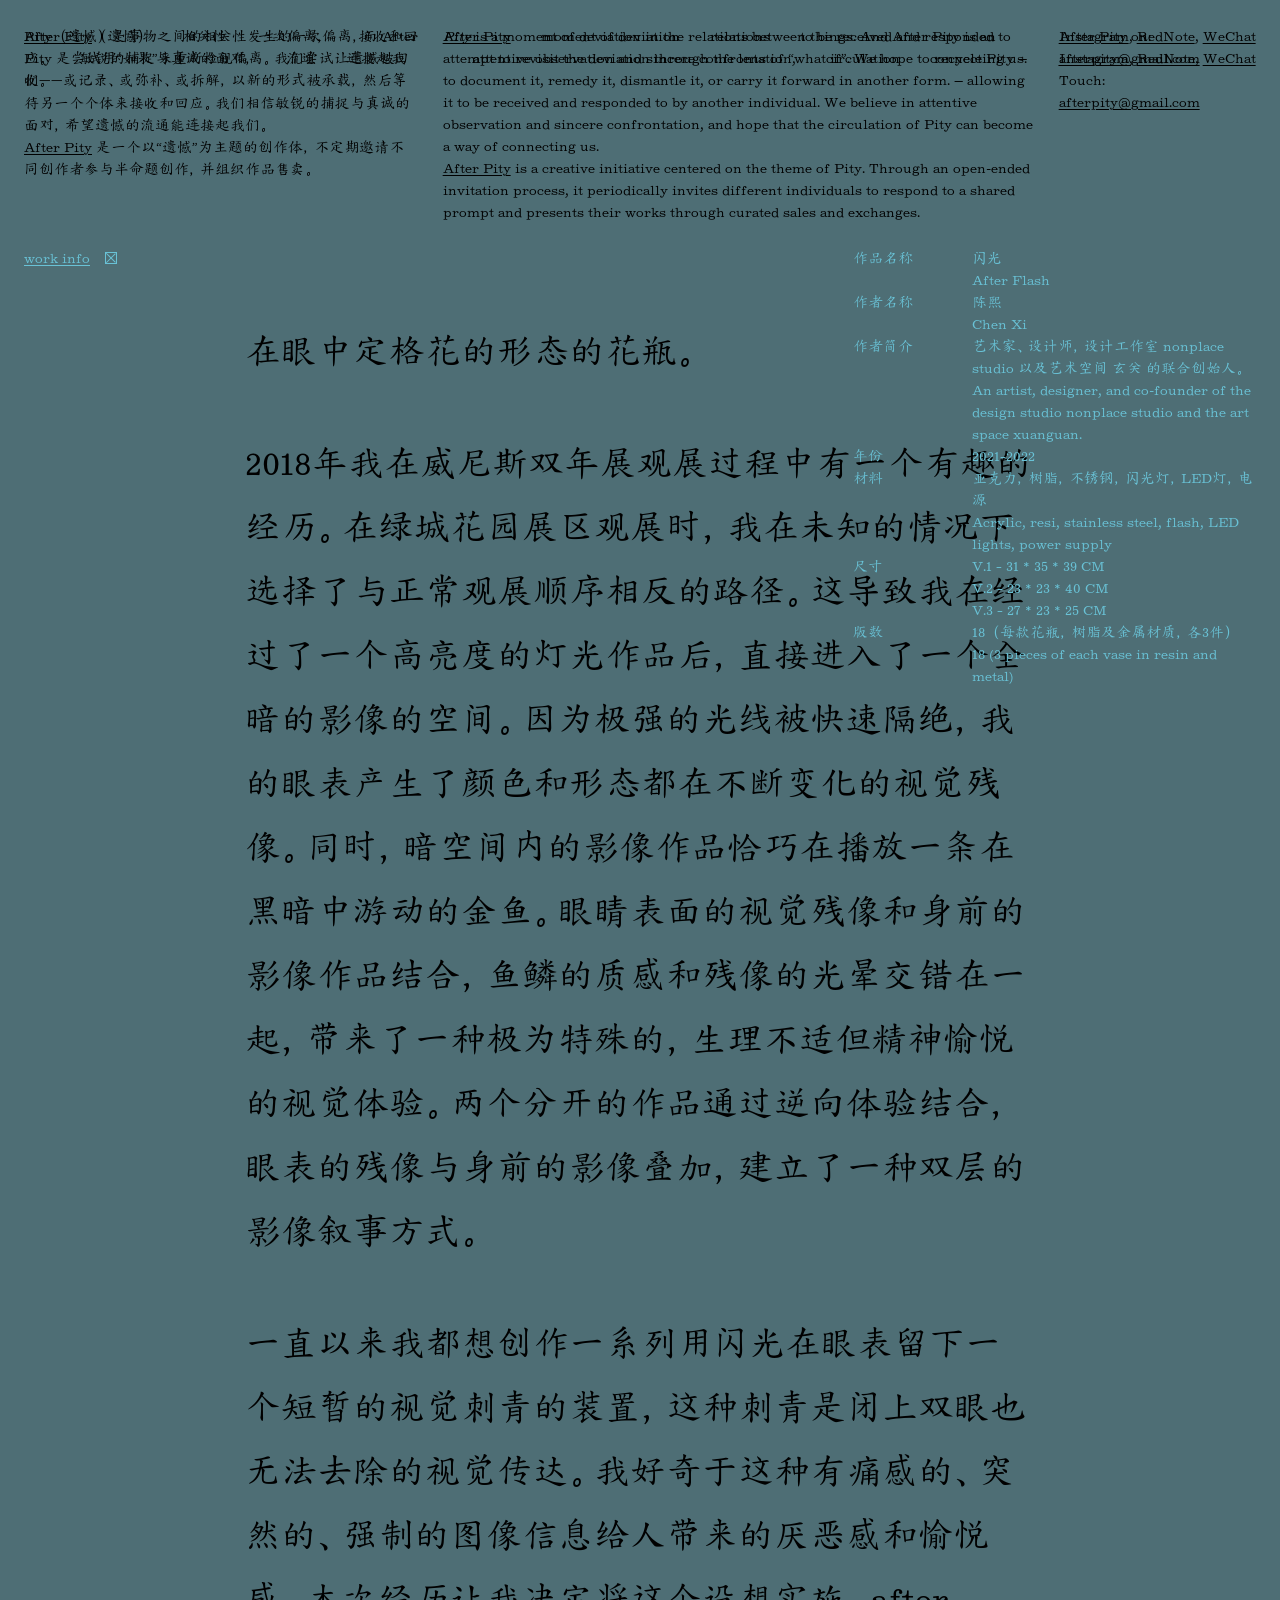
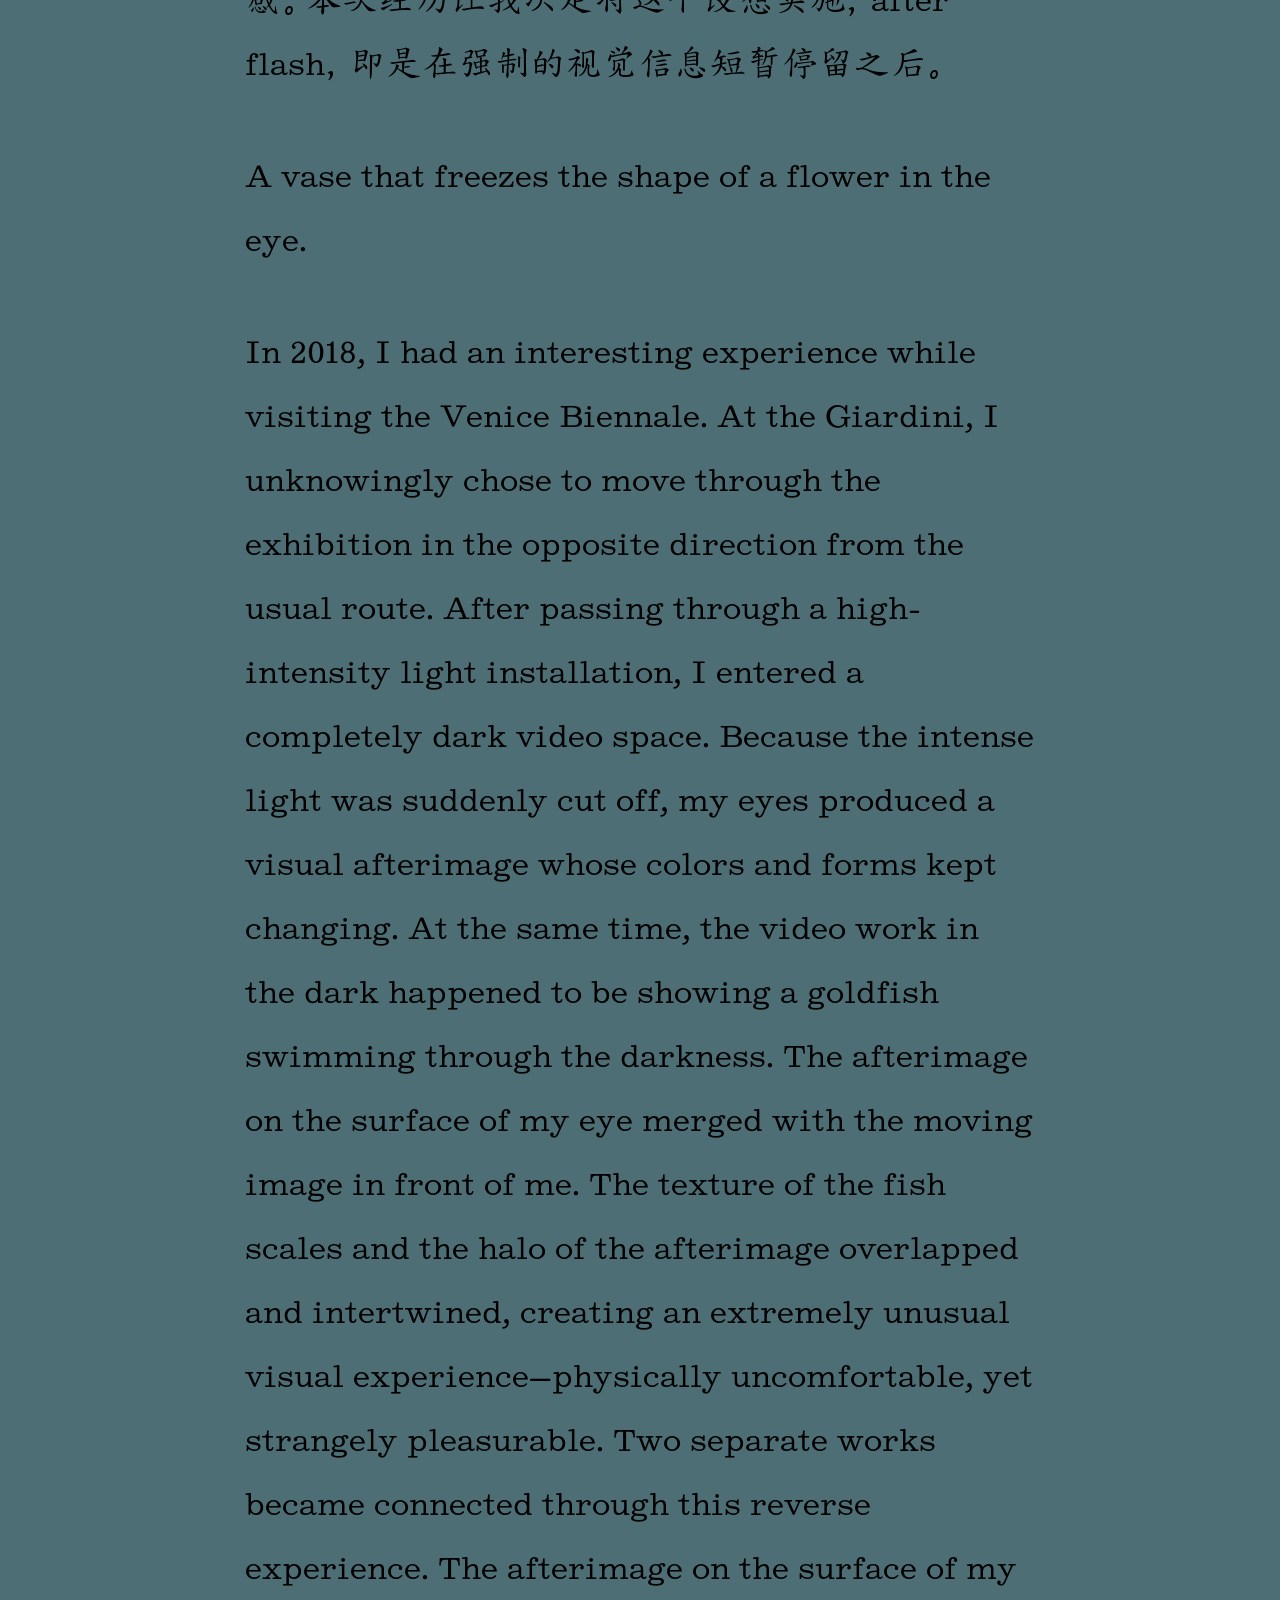
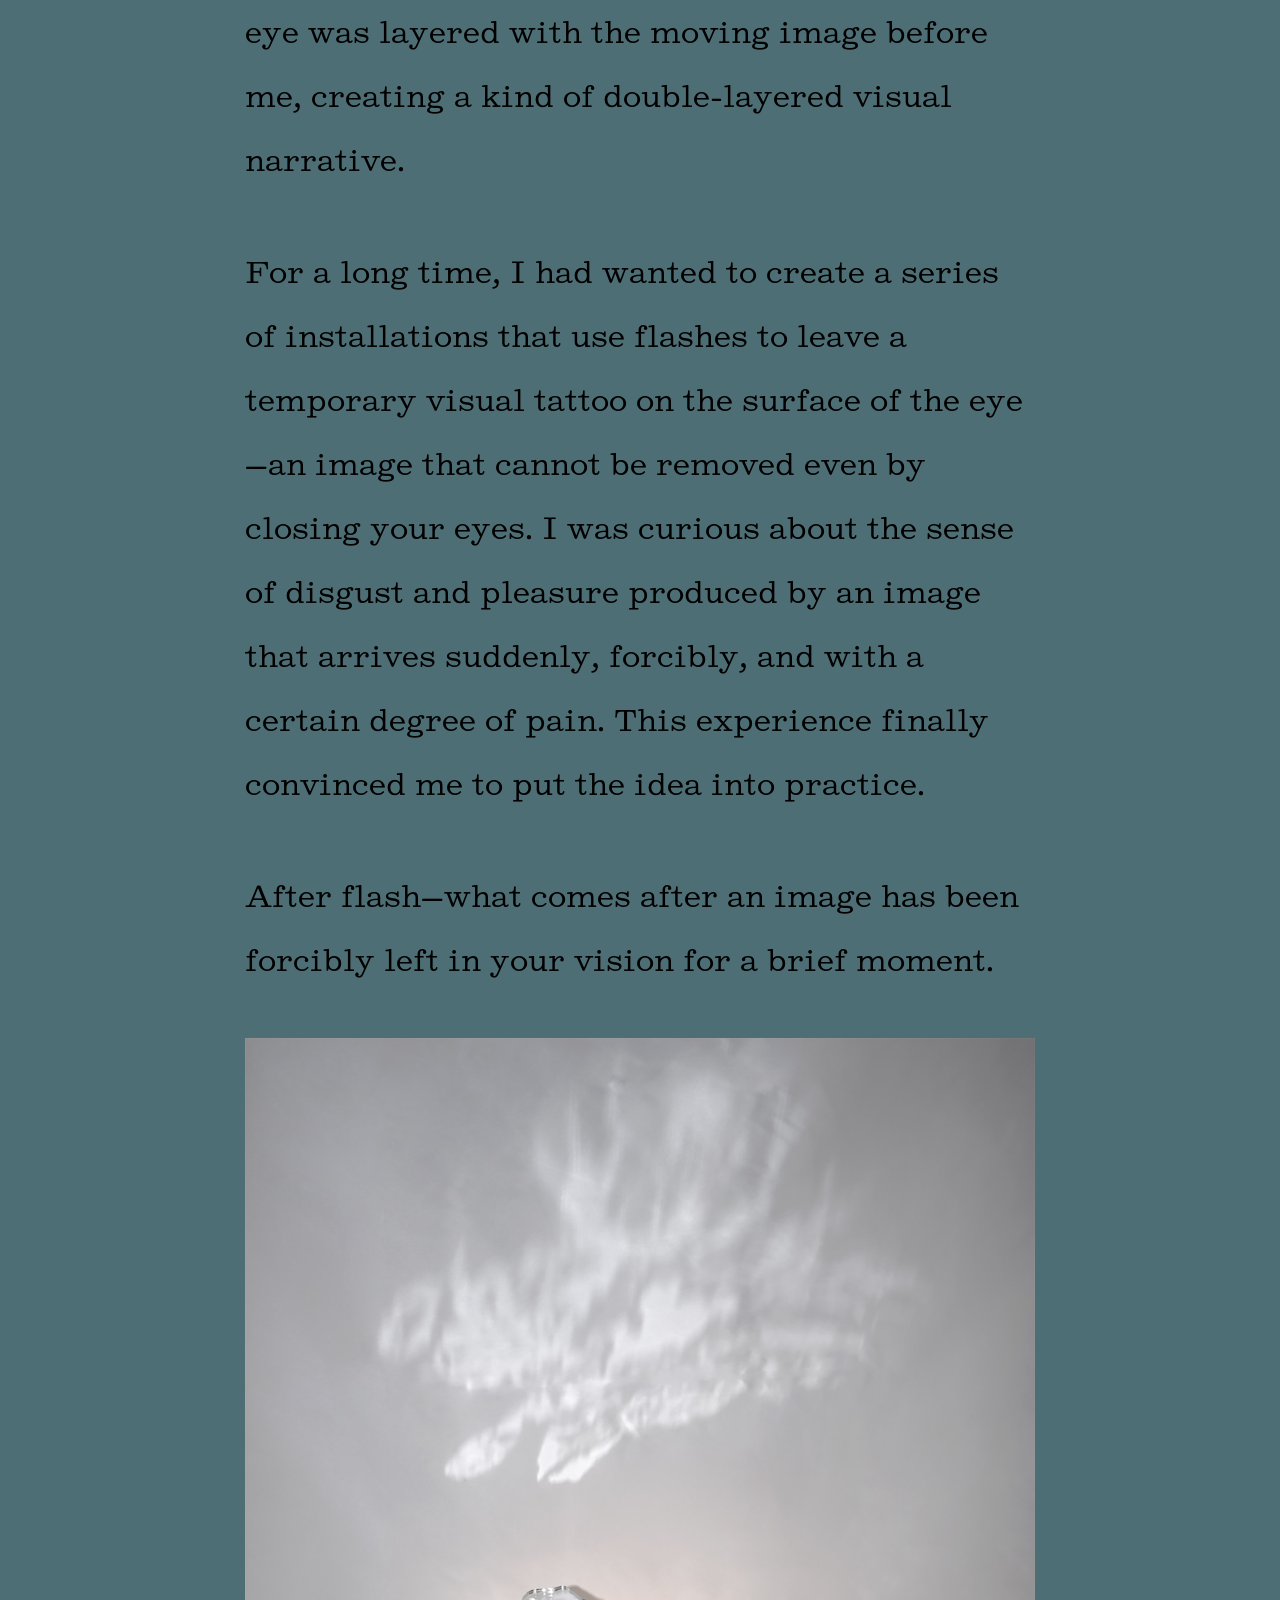
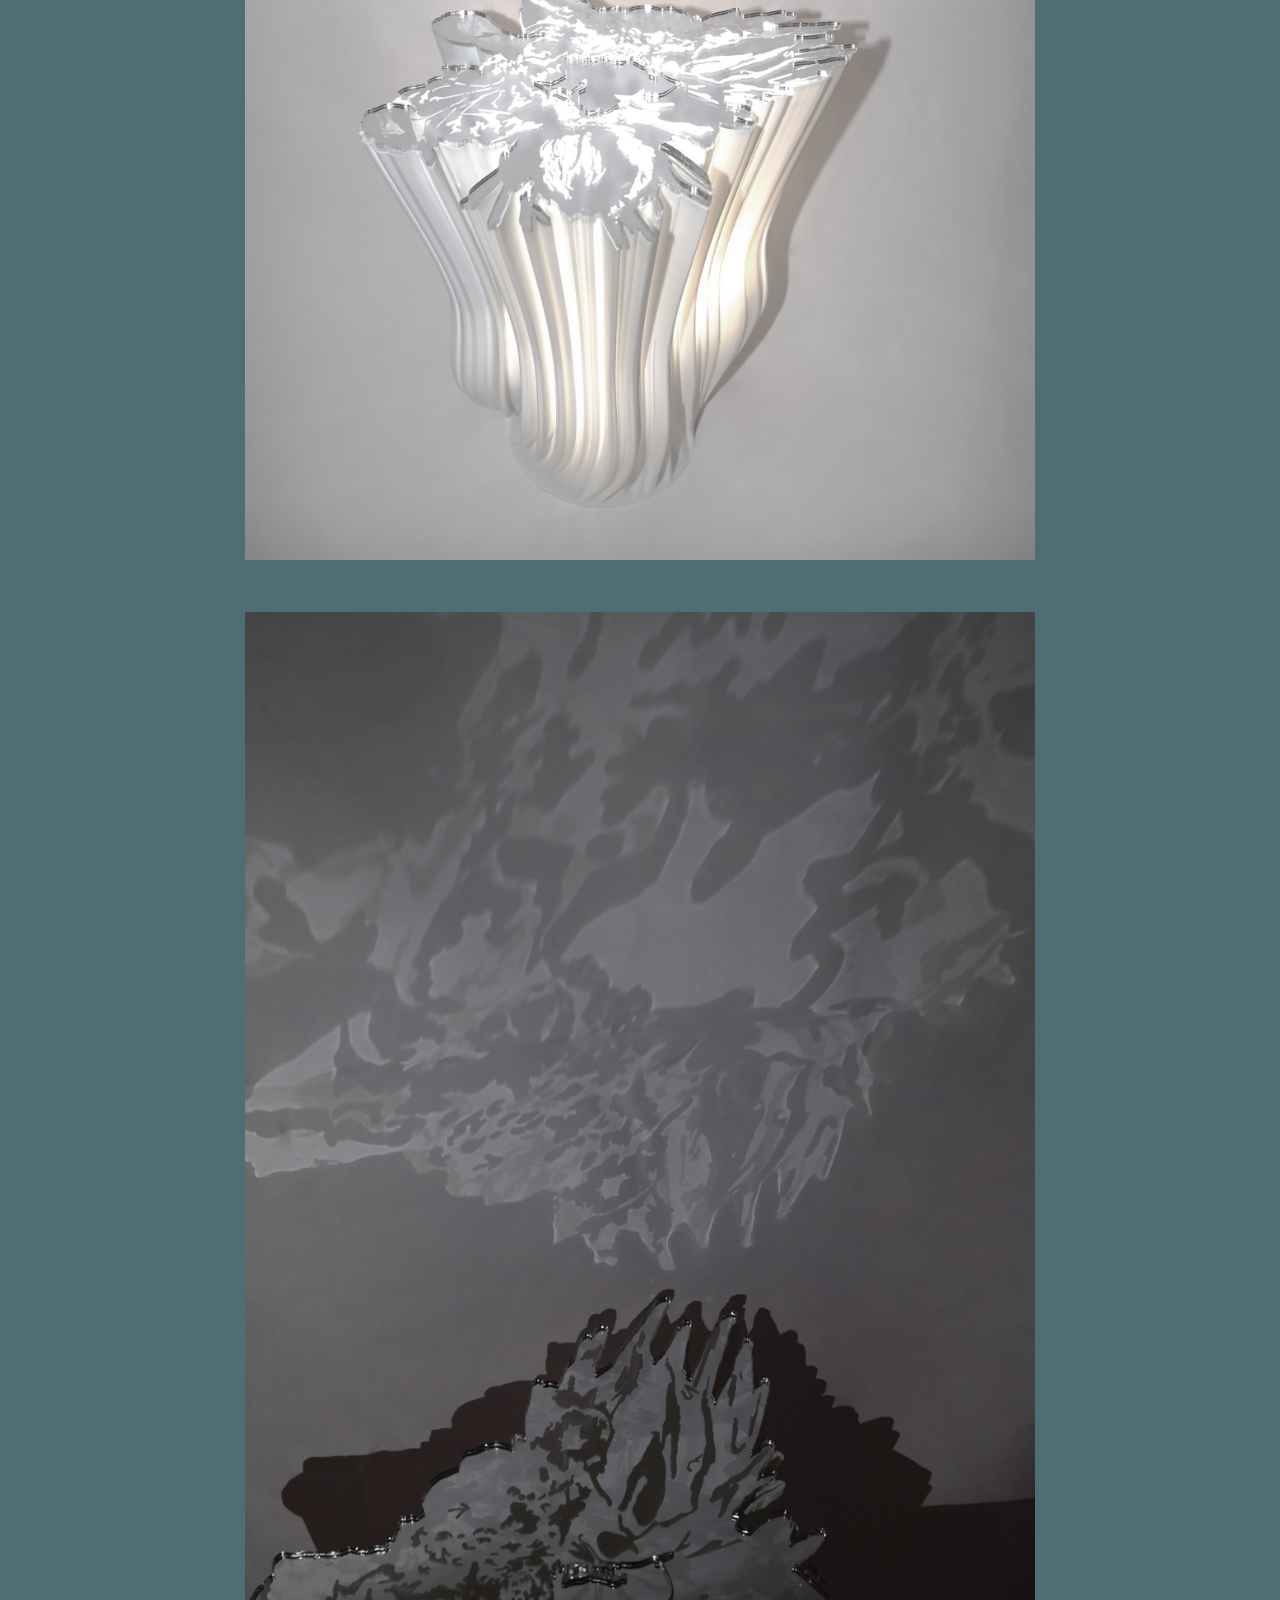
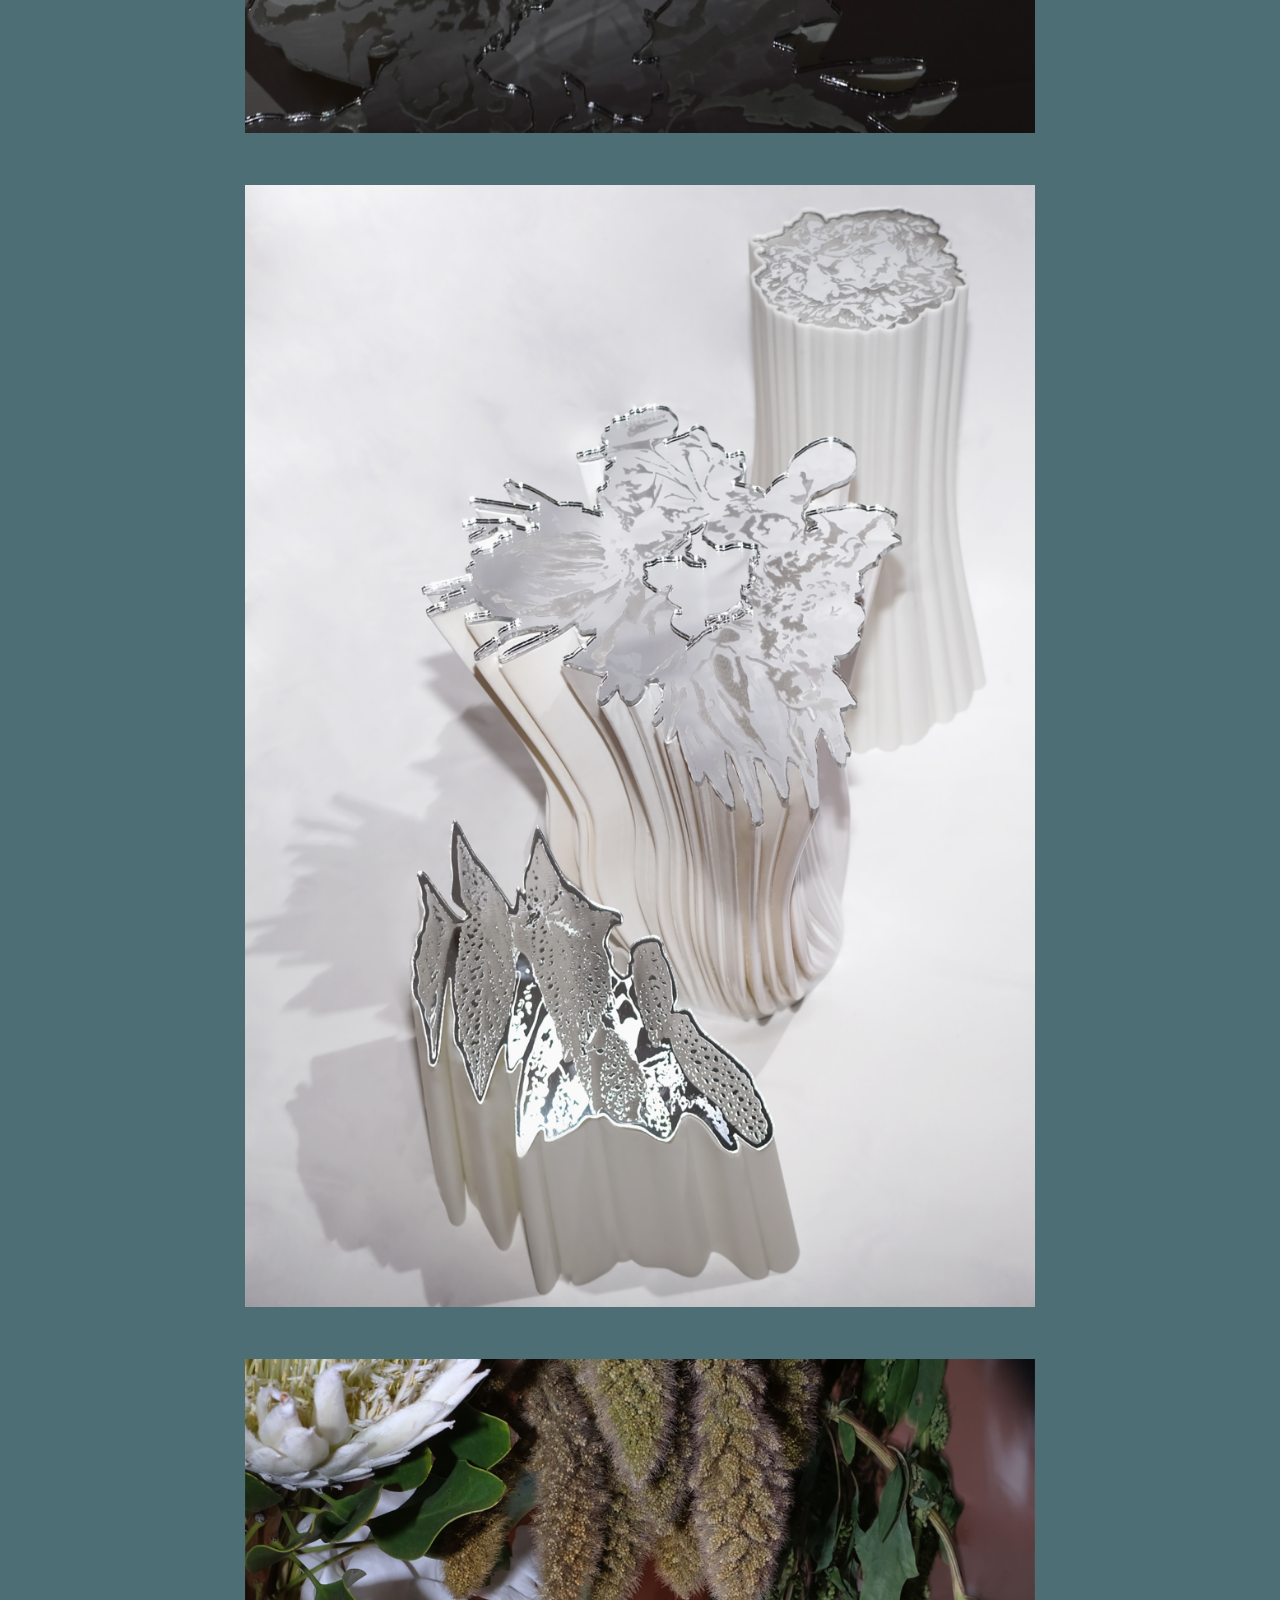
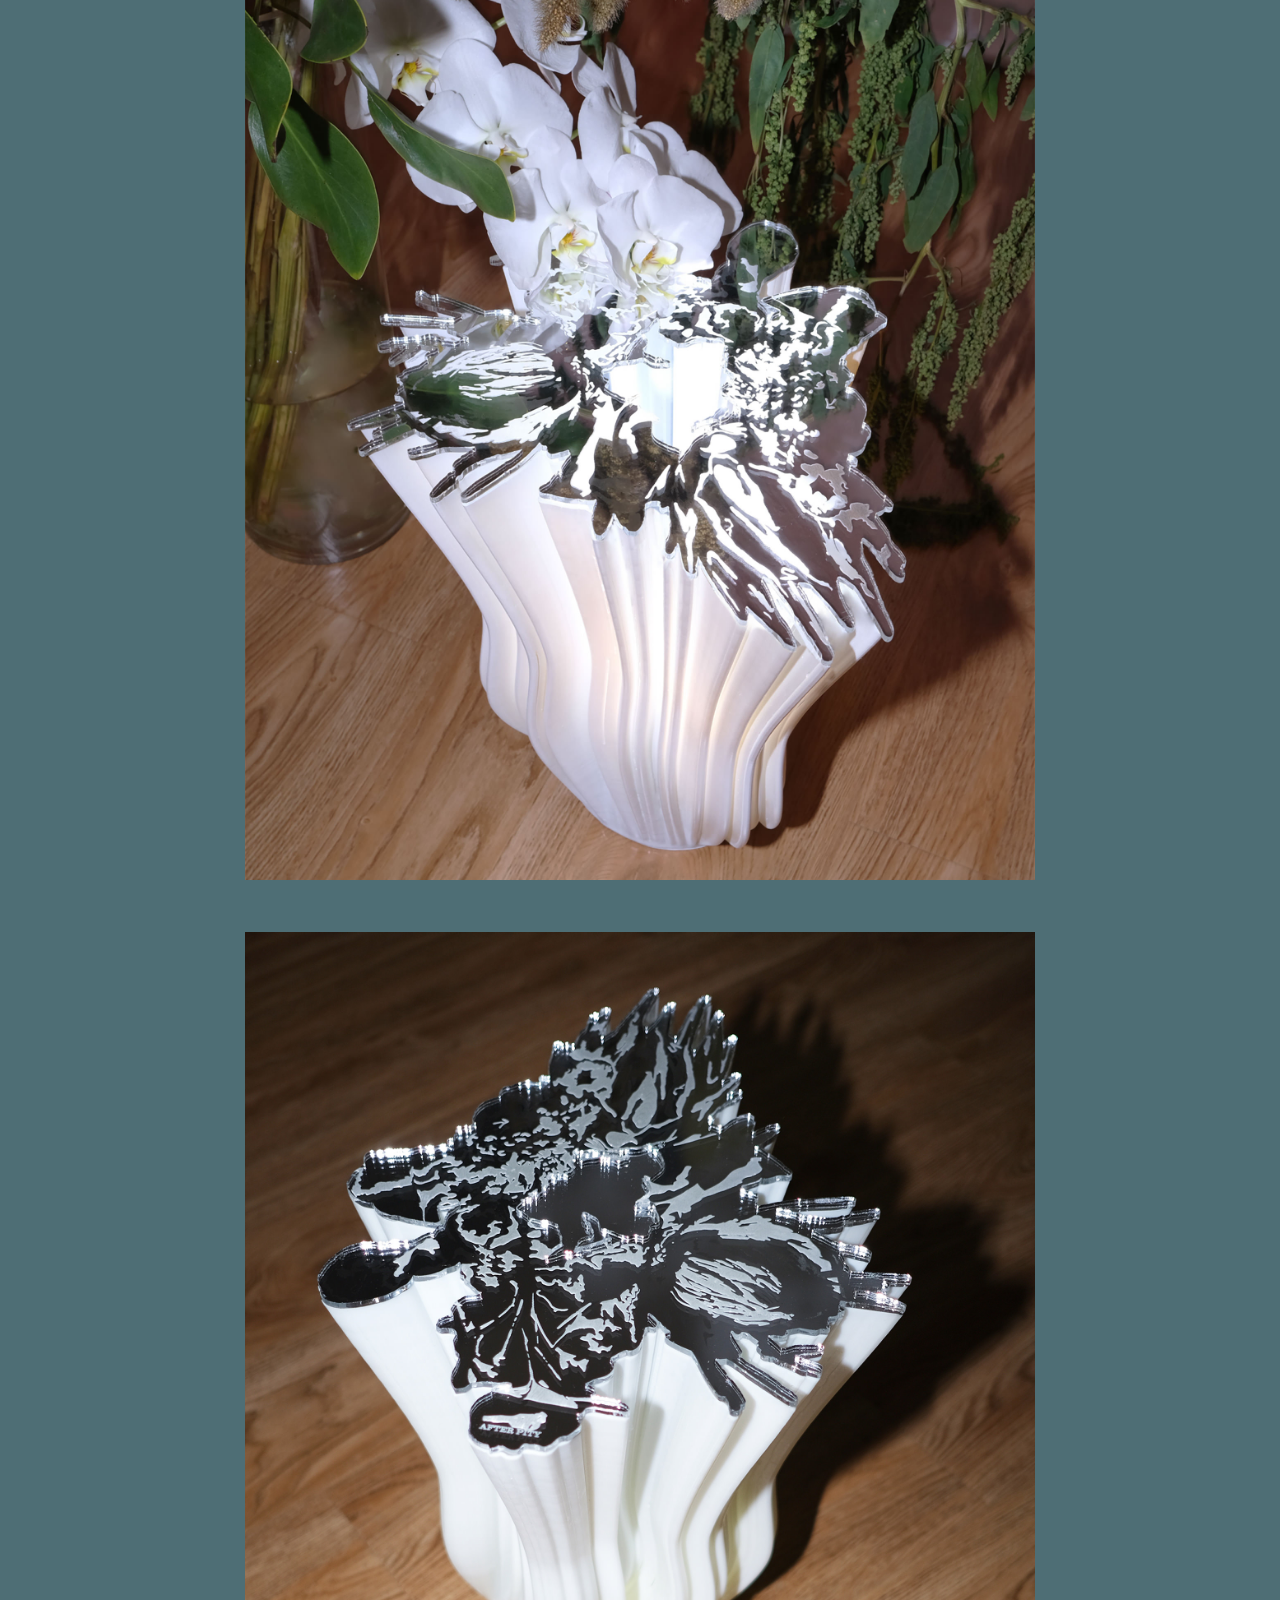
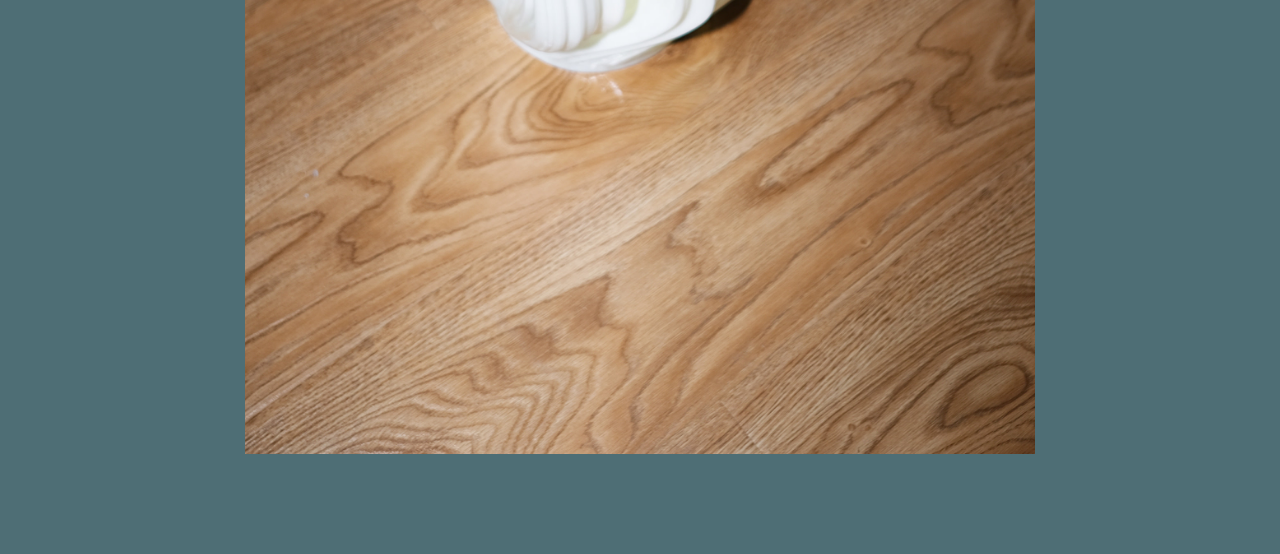
==== commit b7c4eec0: "update" ====
--- a/issue-1/after-flash/index.html
+++ b/issue-1/after-flash/index.html
@@ -28,8 +28,8 @@
         <div class="intro-meta"></div>
       </section>
 
-      <section class="work-meta">
-        <div class="work-label"><a href="#">work info</a>&ensp;<span class="dot"></span></div>
+      <section class="work-meta is-open">
+        <div class="work-label"><a href="#">work info</a><span class="dot"></span></div>
         <div class="work-details">
           <div><p>作品名称</p><p id="work-title"></p></div>
           <div><p>作者名称</p><p id="author-name"></p></div>
--- a/assets/css/style.css
+++ b/assets/css/style.css
@@ -439,42 +439,50 @@
     display: none;
 }
 .intro-cn, .intro-en, .intro-meta {
-  display: grid;
+    display: grid;
 }
 .intro-state {
-  grid-area: 1 / 1;
+    grid-area: 1 / 1;
 }
 .intro-full {
-  visibility: visible;
-  opacity: 1;
-  pointer-events: auto;
+    visibility: visible;
+    opacity: 1;
+    pointer-events: auto;
 }
 .intro-collapsed {
-  visibility: hidden;
-  opacity: 0;
-  pointer-events: none;
+    visibility: hidden;
+    opacity: 0;
+    pointer-events: none;
 }
 .intro.is-collapsed .intro-full {
-  visibility: hidden;
-  opacity: 0;
-  pointer-events: none;
+    visibility: hidden;
+    opacity: 0;
+    pointer-events: none;
 }
 .intro.is-collapsed .intro-collapsed {
-  visibility: visible;
-  opacity: 1;
-  pointer-events: auto;
+    visibility: visible;
+    opacity: 1;
+    pointer-events: auto;
+}
+.intro-gap {
+    display: inline-block;
+    width: 2em;
 }
 .mobile-intro-default {
-  display: block;
+    display: block;
 }
 .mobile-intro-expanded {
-  display: none;
+    display: none;
 }
 .intro.mobile-expanded .mobile-intro-default {
-  display: none;
+    display: none;
 }
 .intro.mobile-expanded .mobile-intro-expanded {
-  display: block;
+    display: block;
+}
+.single-column-meta {
+    display: none;
+    margin-top: var(--paddings-1x);
 }
 
 .news {
@@ -578,39 +586,40 @@
     color: var(--text-color);
 }
 .dot {
+    position: relative;
     display: inline-block;
     width: var(--dot-size);
     height: var(--dot-size);
     background-color: var(--text-color);
-    border: var(--text-color) 1px inside;
+    border: 1px solid var(--text-color);
+    box-sizing: border-box;
     transform: translateY(1px);
 }
 .work-meta.is-open .dot {
-  background-color: transparent;
-  border: 1px solid var(--text-color);
+    background-color: transparent;
 }
 .dot::before, .dot::after {
-  content: "";
-  position: absolute;
-  left: 50%;
-  top: 50%;
-  width: 140%;
-  height: 1px;
-  background-color: var(--text-color);
-  transform-origin: center;
-  opacity: 0;
+    content: "";
+    position: absolute;
+    left: 50%;
+    top: 50%;
+    width: 141.42%;
+    height: 1px;
+    background-color: var(--text-color);
+    transform-origin: center;
+    opacity: 0;
 }
 .work-meta.is-open .dot::before {
-  opacity: 1;
-  transform:
-    translate(-50%, -50%)
-    rotate(45deg);
+    opacity: 1;
+    transform:
+        translate(-50%, -50%)
+        rotate(45deg);
 }
 .work-meta.is-open .dot::after {
-  opacity: 1;
-  transform:
-    translate(-50%, -50%)
-    rotate(-45deg);
+    opacity: 1;
+    transform:
+        translate(-50%, -50%)
+        rotate(-45deg);
 }
 .work-details {
   display: none;
@@ -625,6 +634,15 @@
         minmax(0,3fr);
     column-gap: var(--paddings-1x);
     min-width:0;
+}
+.work-label {
+    display: inline-flex;
+    align-items: center;
+    width: fit-content;
+    justify-self: start;
+    align-self: start;
+    gap: 1em;
+    cursor: pointer;
 }
 
 /* =========================
@@ -777,6 +795,19 @@
     }
 }
 
+@media (max-width:458px){
+    .intro {
+        grid-template-columns: 1fr;
+        gap: var(--paddings-1x);
+    }
+    .intro-meta {
+        display: none;
+    }
+    .single-column-meta {
+        display: block;
+    }
+}
+
 @media (hover: none) {
     .image-cursor {
         display: none;
